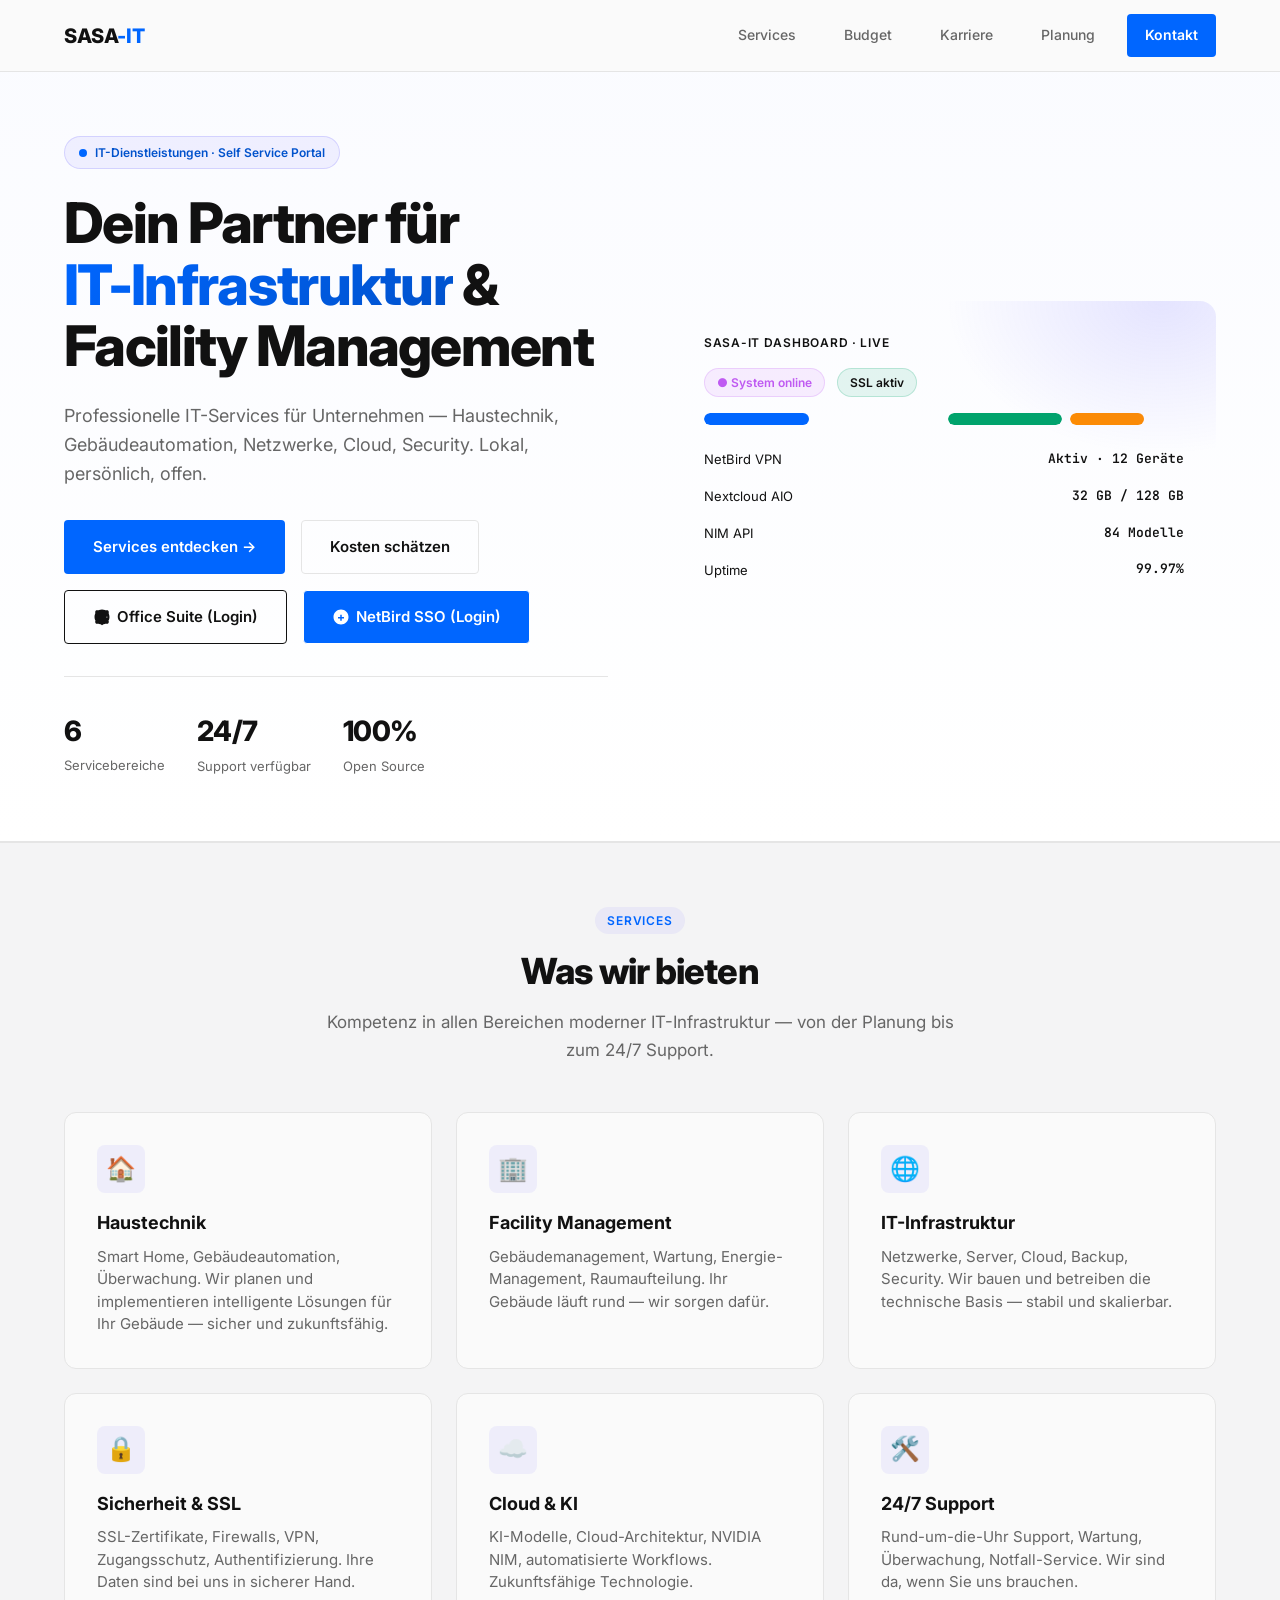
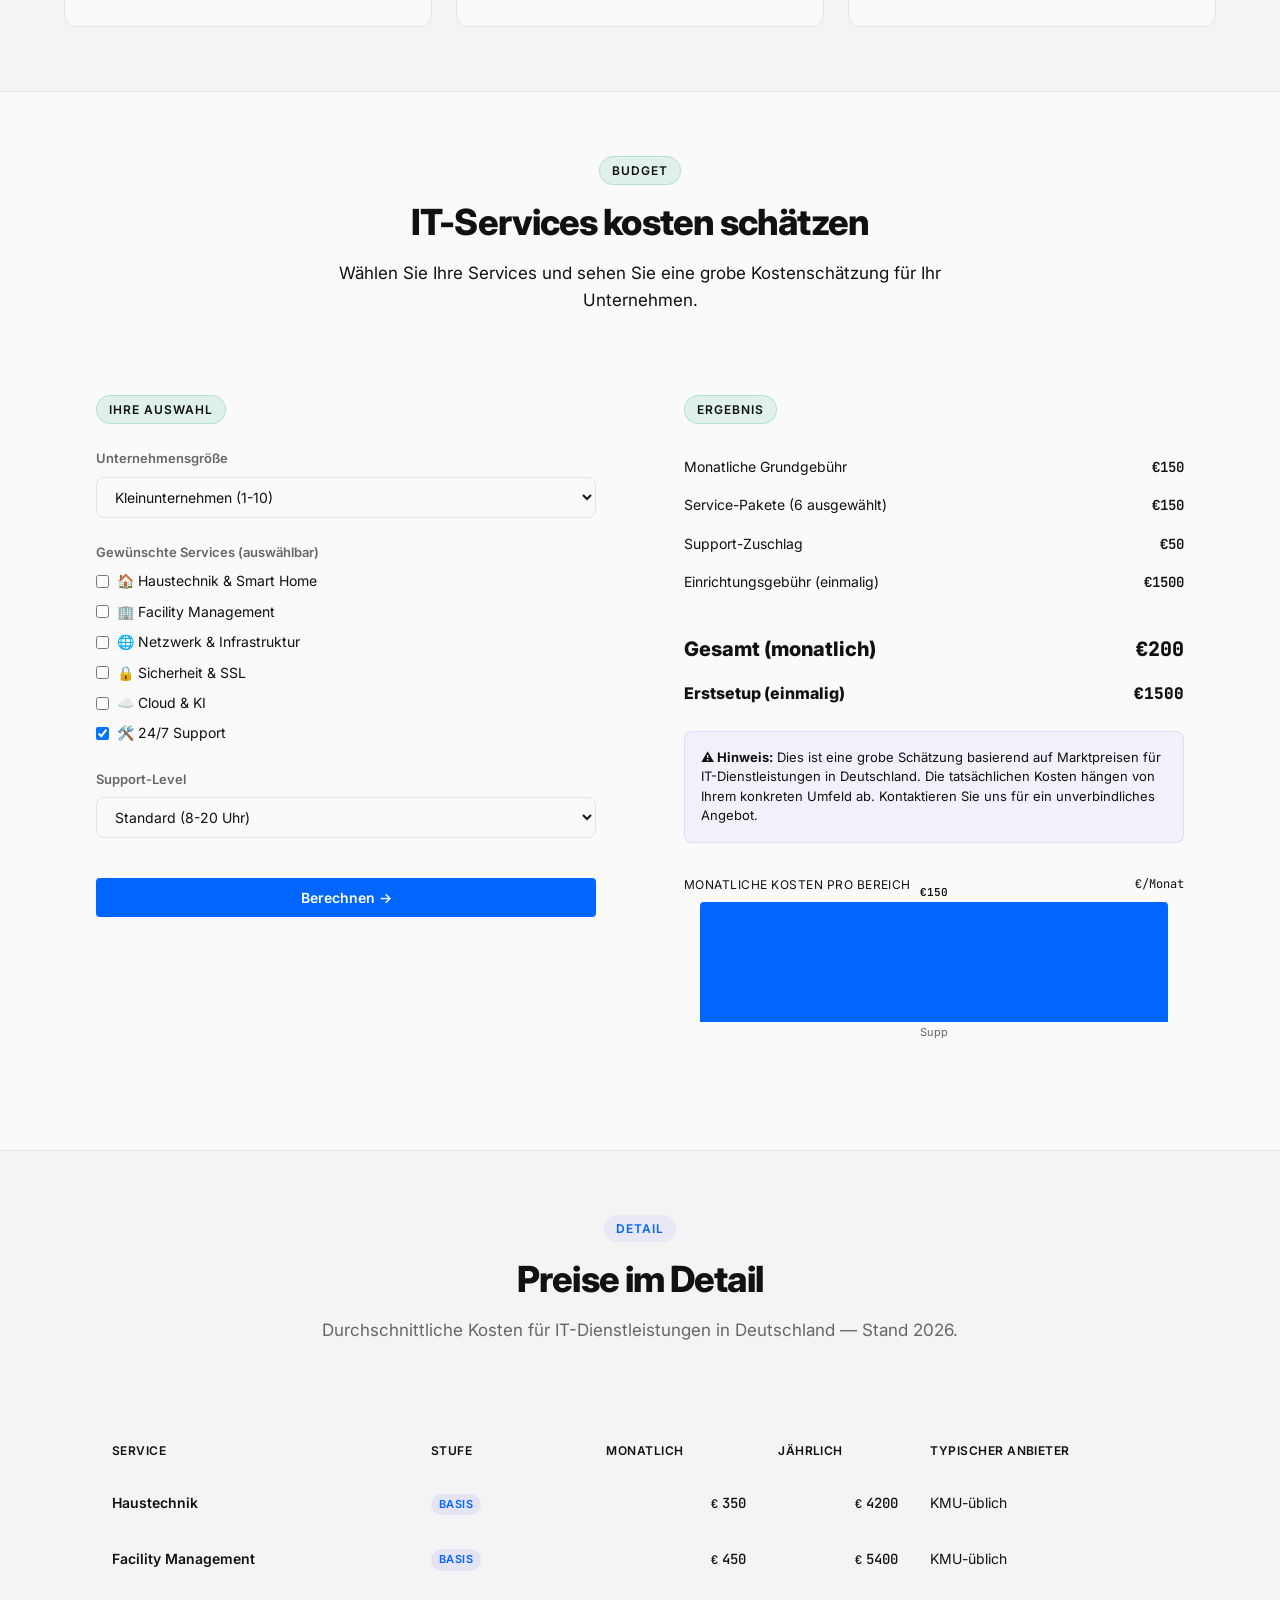
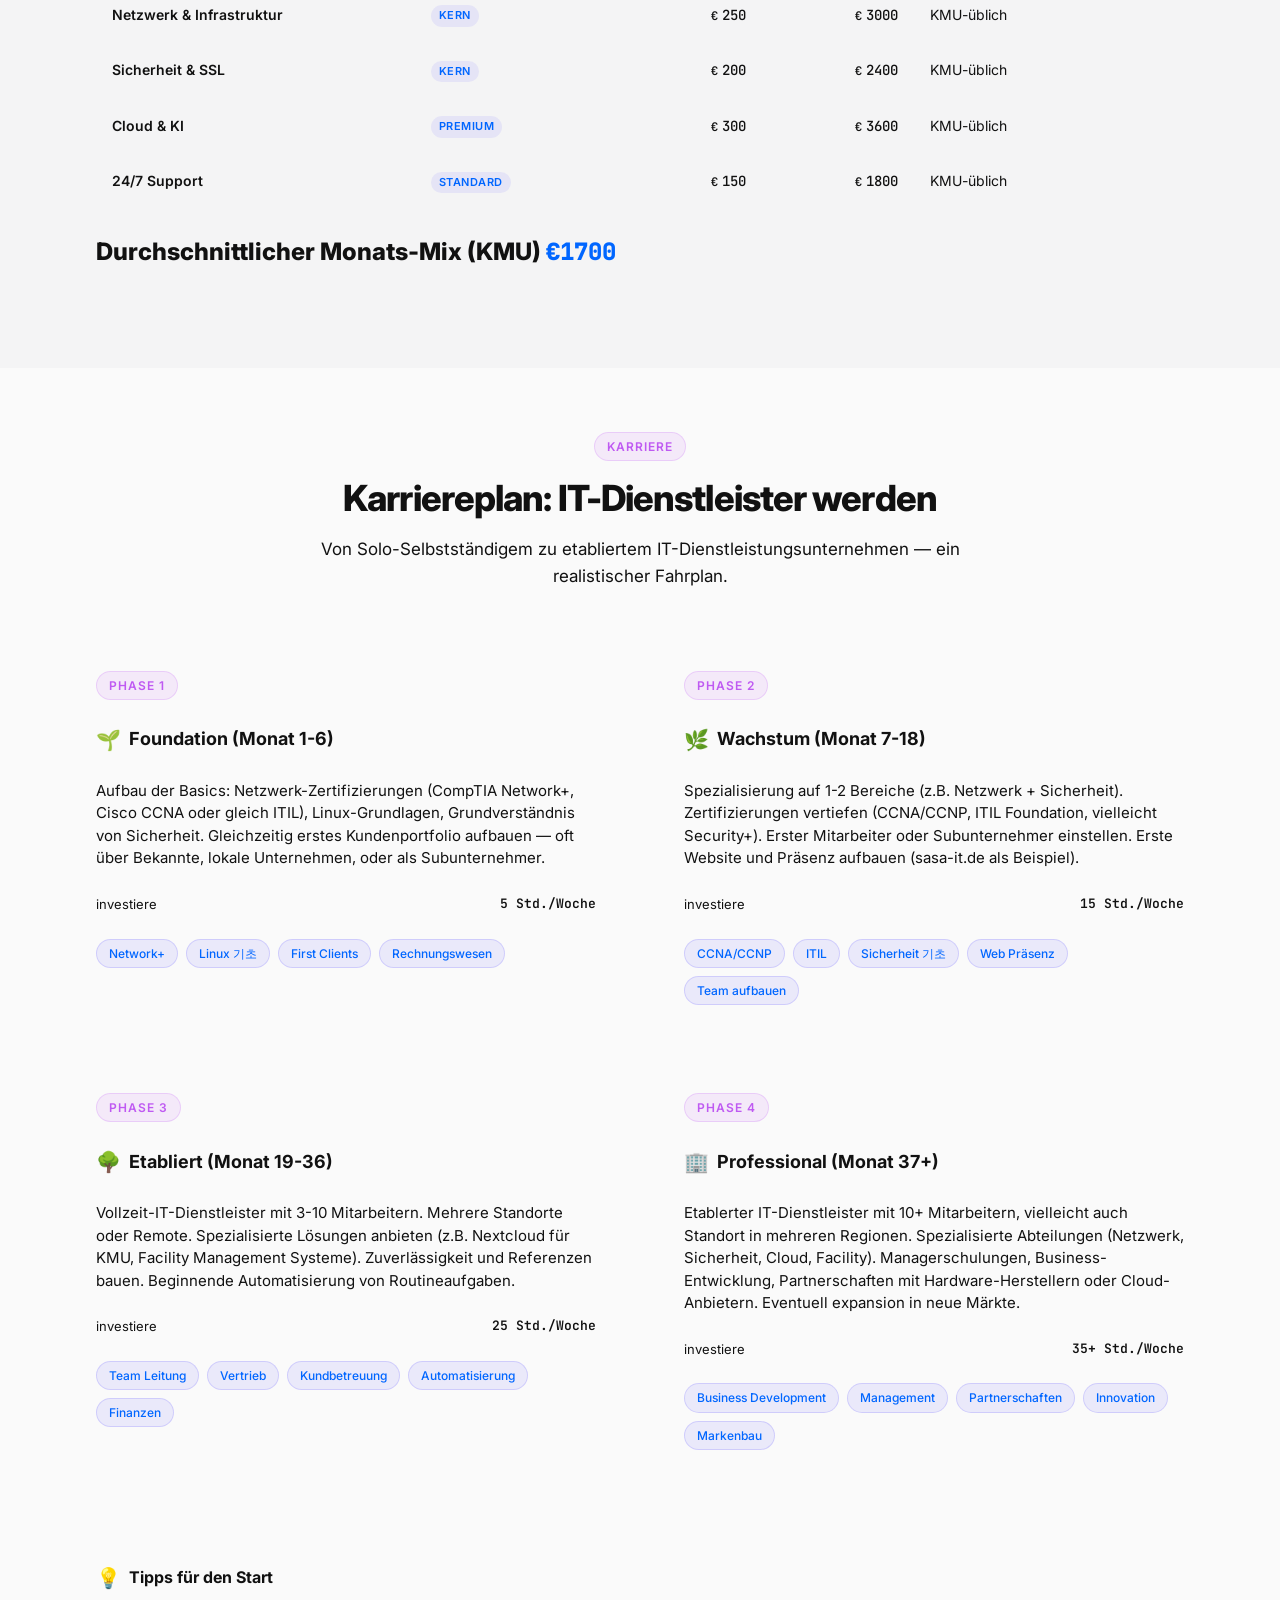
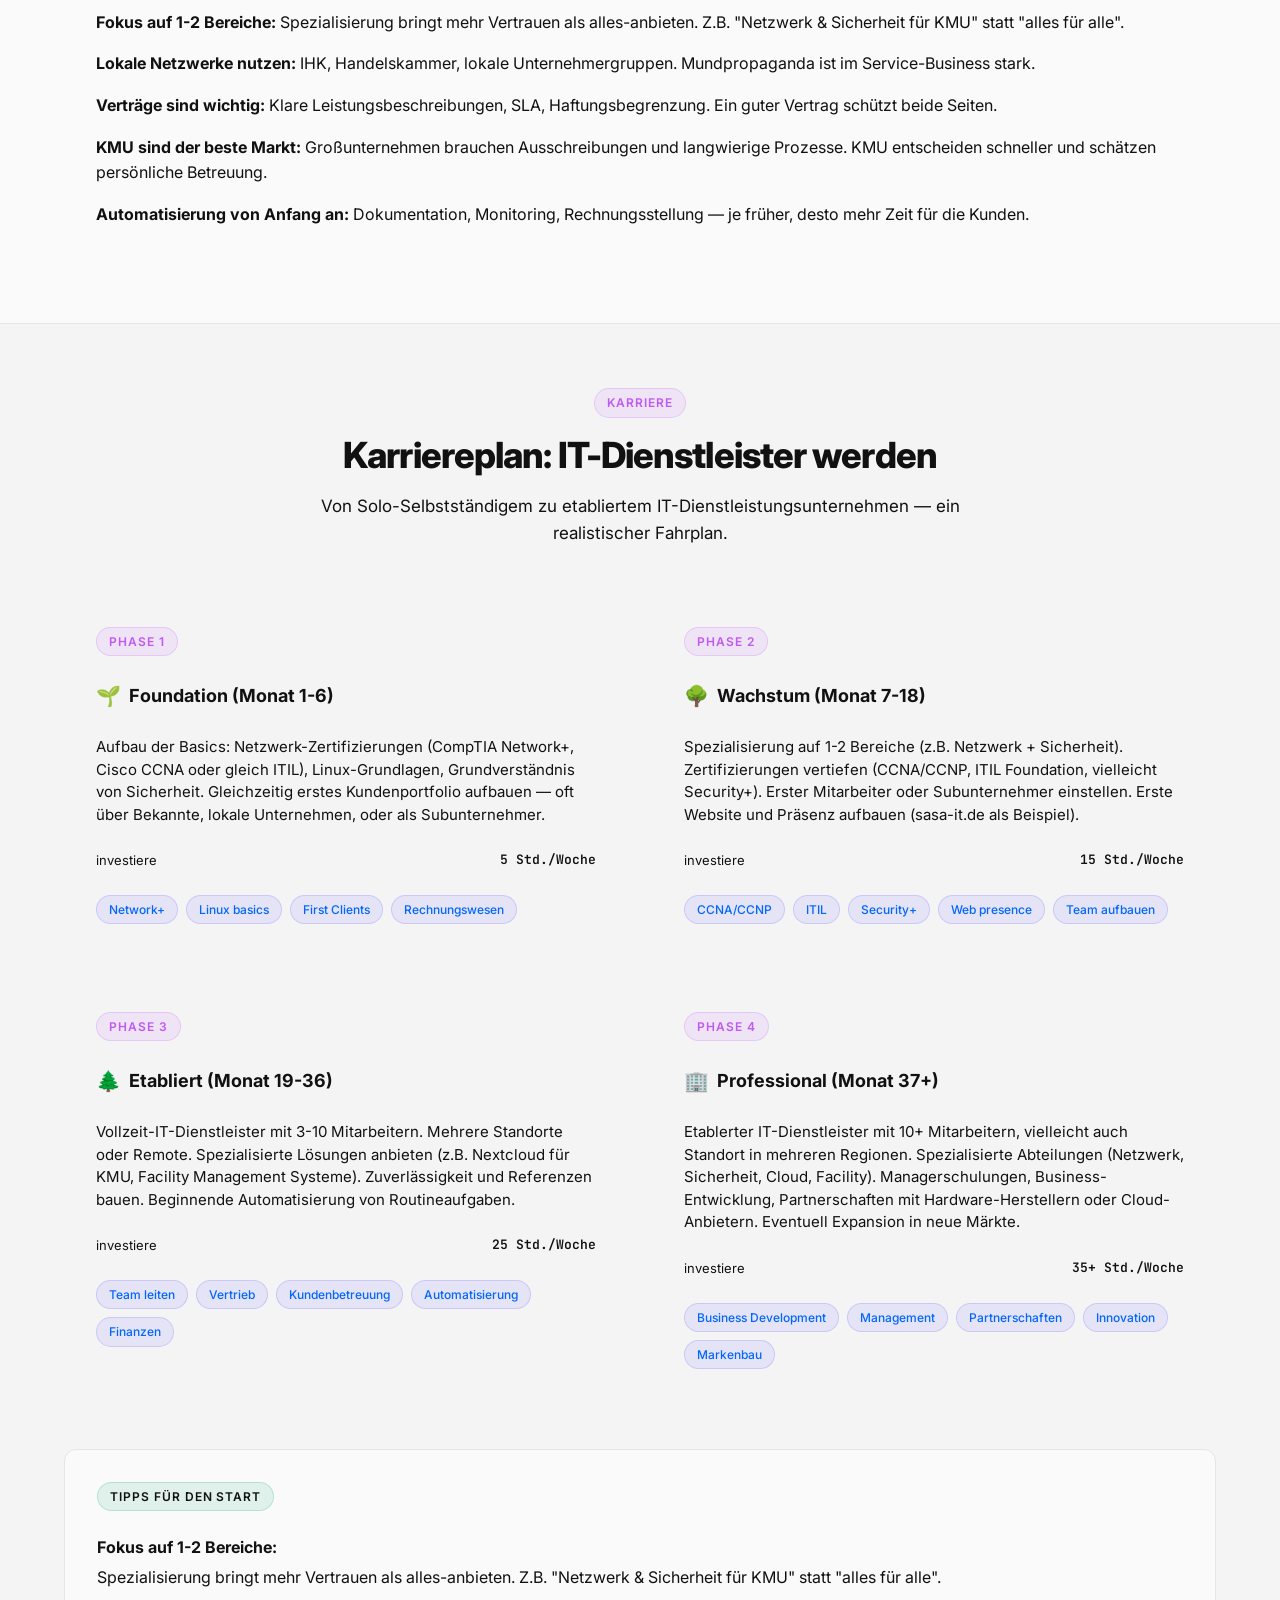
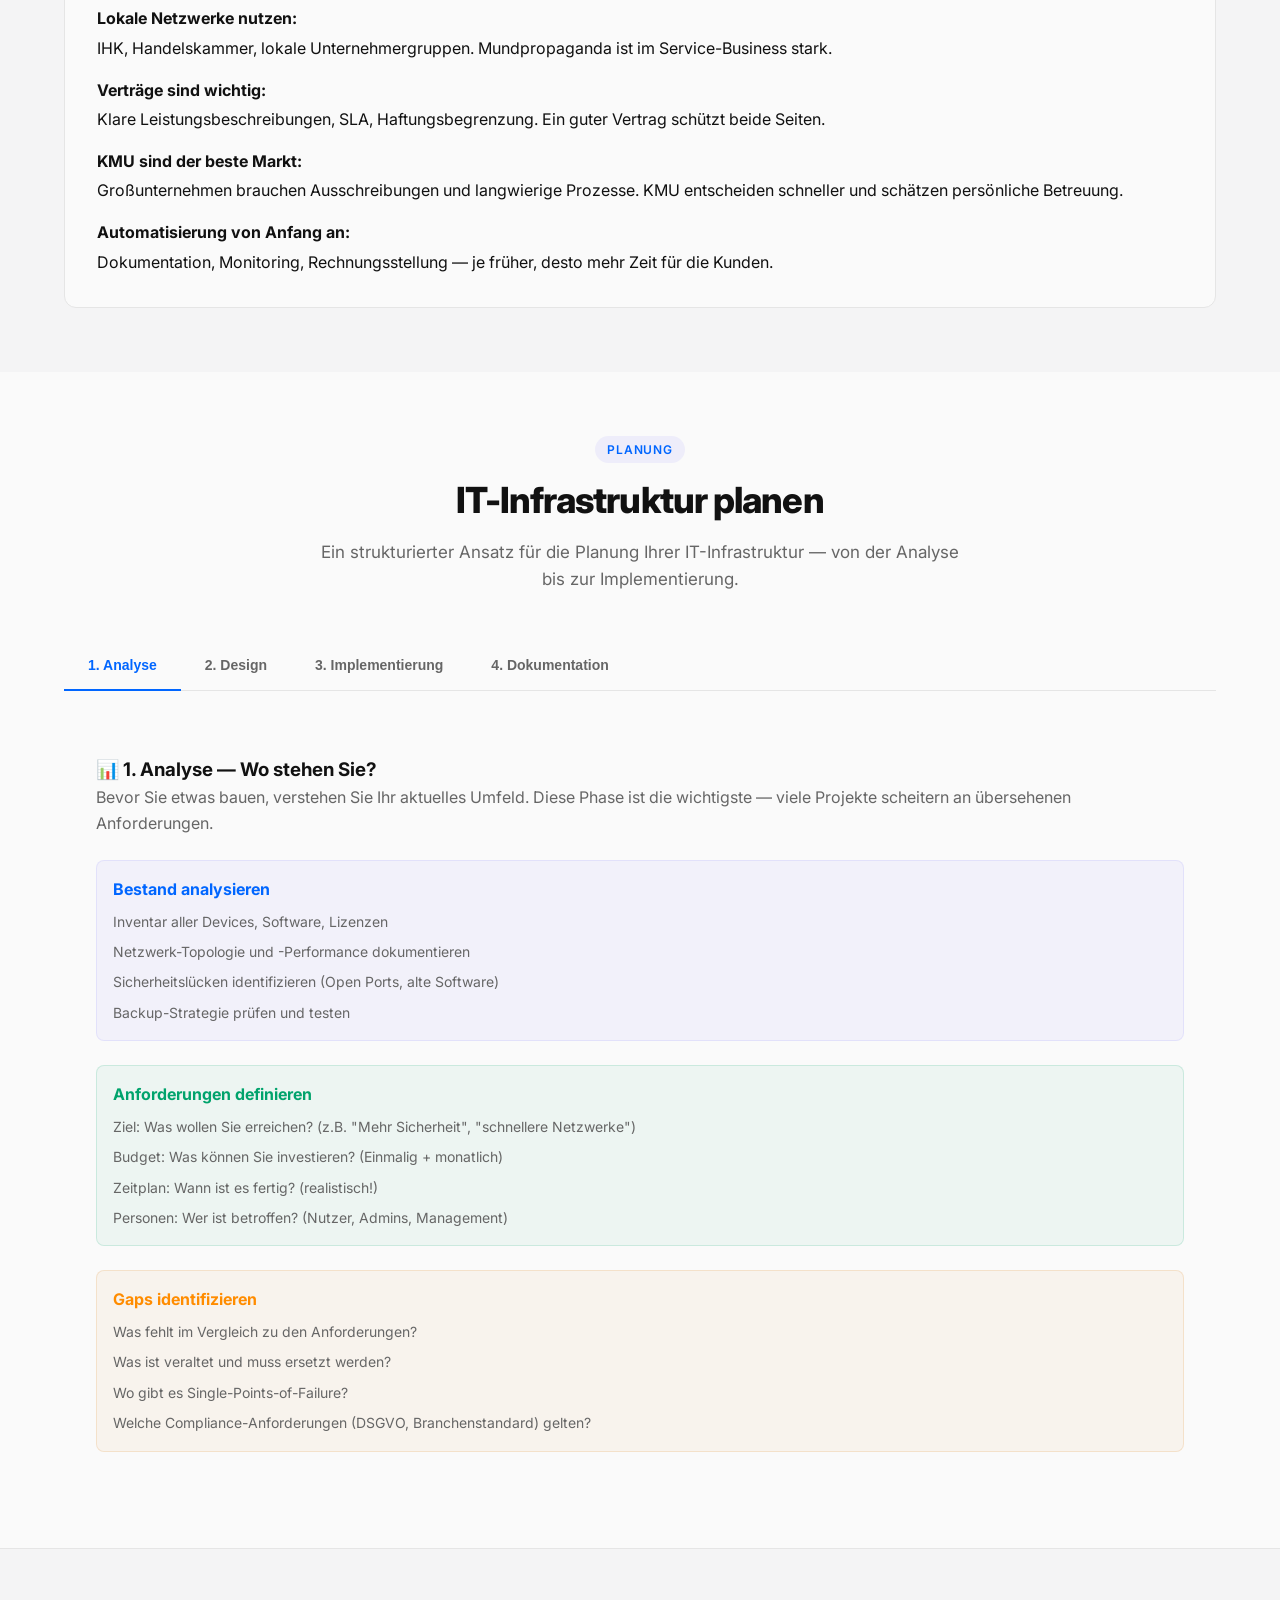
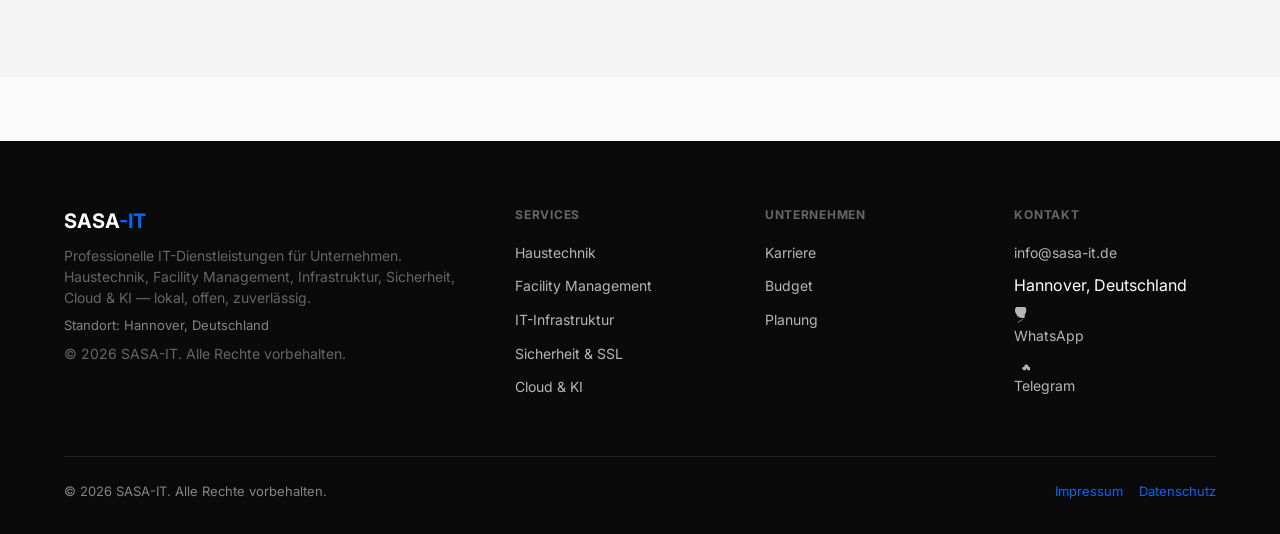
==== landing-page/index.html @ 112cd2dc "refactor: unify design tokens across all HTML pages, add wiki docs - Extract :root tokens into landi" ====
<!DOCTYPE html>
<html lang="de">
<head>
  <meta charset="UTF-8">
  <meta name="viewport" content="width=device-width, initial-scale=1.0">
  <title>SASA-IT — IT-Dienstleistungen, Budget & Karriere</title>
  <link rel="preconnect" href="https://fonts.googleapis.com">
  <link rel="preconnect" href="https://fonts.gstatic.com" crossorigin>
  <link href="https://fonts.googleapis.com/css2?family=Inter:wght@400;500;600;700;800&family=JetBrains+Mono:wght@400;500&display=swap" rel="stylesheet">
  <link rel="stylesheet" href="tokens.css">
  <style>

    /* === Reset === */
    *, *::before, *::after { box-sizing: border-box; margin: 0; padding: 0; }
    html { scroll-behavior: smooth; }
    body {
      font-family: var(--font-sans);
      font-size: 16px;
      line-height: 1.6;
      color: var(--color-text);
      background: var(--color-surface);
      -webkit-font-smoothing: antialiased;
      -moz-osx-font-smoothing: grayscale;
    }
    a { color: var(--color-accent); text-decoration: none; }
    a:hover { text-decoration: underline; }
    img, svg { max-width: 100%; display: block; }

    /* === Layout Utilities === */
    .container {
      max-width: var(--max-width);
      margin: 0 auto;
      padding: 0 var(--space-lg);
    }
    .flex { display: flex; }
    .flex-center { display: flex; align-items: center; justify-content: center; }
    .flex-between { display: flex; align-items: center; justify-content: space-between; }
    .gap-sm { gap: var(--space-sm); }
    .gap-md { gap: var(--space-md); }
    .gap-lg { gap: var(--space-lg); }
    .grid { display: grid; }
    .grid-2 { grid-template-columns: repeat(2, 1fr); }
    .grid-3 { grid-template-columns: repeat(3, 1fr); }
    .grid-4 { grid-template-columns: repeat(4, 1fr); }
    @media (max-width: 900px) {
      .grid-2, .grid-3, .grid-4 { grid-template-columns: 1fr; }
    }
    @media (max-width: 768px) {
      .nav-links { display: none; }
    }
    @media (max-width: 600px) {
      .footer-grid { grid-template-columns: 1fr; }
      .footer-bottom { flex-direction: column; gap: var(--space-sm); text-align: center; }
    }
    .nav {
      position: fixed;
      top: 0;
      left: 0;
      right: 0;
      height: var(--nav-height);
      background: var(--color-surface);
      border-bottom: 1px solid var(--color-border);
      z-index: 1000;
    }
    .nav-inner {
      max-width: var(--max-width);
      margin: 0 auto;
      padding: 0 var(--space-lg);
      height: 100%;
      display: flex;
      align-items: center;
      justify-content: space-between;
    }
    .nav-logo {
      font-size: 1.25rem;
      font-weight: 800;
      color: var(--color-text);
      letter-spacing: -0.02em;
    }
    .nav-logo span { color: var(--color-accent); }
    .nav-links {
      display: flex;
      align-items: center;
      gap: var(--space-md);
    }
    .nav-link {
      font-size: 0.875rem;
      font-weight: 500;
      color: var(--color-text-muted);
      padding: var(--space-sm) var(--space-md);
      border-radius: var(--radius-sm);
      transition: background 0.15s ease, color 0.15s ease;
    }
    .nav-link:hover {
      background: var(--color-surface-alt);
      color: var(--color-text);
      text-decoration: none;
    }
    .nav-cta {
      background: var(--color-accent);
      color: var(--color-text-inverse);
      font-size: 0.875rem;
      font-weight: 600;
      padding: 10px 18px;
      border-radius: var(--radius-sm);
      transition: background 0.15s ease, transform 0.15s ease;
    }
    .nav-cta:hover {
      background: var(--color-accent-dark);
      transform: translateY(-1px);
      text-decoration: none;
    }
    @media (max-width: 768px) {
      .nav-links { display: none; }
    }

    /* === Button Base === */
    .btn {
      display: inline-flex;
      align-items: center;
      justify-content: center;
      font-family: var(--font-sans);
      font-size: 0.875rem;
      font-weight: 600;
      padding: 10px 20px;
      border-radius: var(--radius-sm);
      border: 1px solid transparent;
      cursor: pointer;
      transition: all 0.15s ease;
      text-decoration: none;
    }
    .btn-primary {
      background: var(--color-accent);
      color: var(--color-text-inverse);
    }
    .btn-primary:hover {
      background: var(--color-accent-dark);
      text-decoration: none;
      transform: translateY(-1px);
    }
    .btn-secondary {
      background: transparent;
      color: var(--color-text);
      border-color: var(--color-border);
    }
    .btn-secondary:hover {
      background: var(--color-surface-alt);
      border-color: var(--color-text-muted);
      text-decoration: none;
    }
    .btn-dark {
      background: var(--color-dashboard-bg);
      color: var(--color-dashboard-text);
      border-color: var(--color-dashboard-border);
    }
    .btn-dark:hover {
      background: var(--color-dashboard-card);
      text-decoration: none;
    }
    .btn-sm { padding: 6px 14px; font-size: 0.8125rem; }
    .btn-lg { padding: 14px 28px; font-size: 0.9375rem; }

    /* === Section === */
    .section {
      padding: var(--space-3xl) 0;
    }
    .section-header {
      text-align: center;
      margin-bottom: var(--space-2xl);
    }
    .section-label {
      display: inline-block;
      font-size: 0.75rem;
      font-weight: 600;
      text-transform: uppercase;
      letter-spacing: 0.08em;
      color: var(--color-accent);
      background: rgba(99,91,255,0.08);
      padding: 4px 12px;
      border-radius: var(--radius-full);
      margin-bottom: var(--space-md);
    }
    .section-title {
      font-size: 2.25rem;
      font-weight: 800;
      letter-spacing: -0.025em;
      line-height: 1.2;
      margin-bottom: var(--space-md);
    }
    .section-desc {
      font-size: 1.0625rem;
      color: var(--color-text-muted);
      max-width: 640px;
      margin: 0 auto;
    }

    /* === Cards === */
    .card {
      background: var(--color-surface);
      border: 1px solid var(--color-border);
      border-radius: var(--radius-lg);
      padding: var(--space-xl);
      transition: transform 0.2s ease, box-shadow 0.2s ease;
    }
    .card:hover {
      transform: translateY(-4px);
      box-shadow: var(--shadow-md);
    }
    .card-dark {
      background: var(--color-dashboard-card);
      border: 1px solid var(--color-dashboard-border);
      border-radius: var(--radius-lg);
      padding: var(--space-xl);
    }

    /* === Footer === */
    .footer {
      background: var(--color-primary);
      color: var(--color-text-inverse);
      padding: var(--space-3xl) 0 var(--space-xl);
      margin-top: var(--space-3xl);
    }
    .footer-grid {
      display: grid;
      grid-template-columns: 2fr 1fr 1fr 1fr;
      gap: var(--space-2xl);
      margin-bottom: var(--space-2xl);
    }
    @media (max-width: 768px) {
      .footer-grid { grid-template-columns: 1fr; }
    }
    .footer-brand h3 {
      font-size: 1.25rem;
      font-weight: 700;
      margin-bottom: var(--space-sm);
    }
    .footer-brand h3 span { color: var(--color-accent); }
    .footer-desc {
      font-size: 0.875rem;
      color: var(--color-text-muted);
      line-height: 1.5;
    }
    .footer-col h4 {
      font-size: 0.75rem;
      font-weight: 700;
      text-transform: uppercase;
      letter-spacing: 0.06em;
      color: var(--color-text-muted);
      margin-bottom: var(--space-md);
    }
    .footer-col ul { list-style: none; }
    .footer-col li { margin-bottom: var(--space-sm); }
    .footer-col a {
      font-size: 0.875rem;
      color: rgba(255,255,255,0.7);
      transition: color 0.15s ease;
    }
    .footer-col a:hover { color: #fff; text-decoration: none; }
    .footer-bottom {
      border-top: 1px solid rgba(255,255,255,0.1);
      padding-top: var(--space-lg);
      display: flex;
      justify-content: space-between;
      align-items: center;
      font-size: 0.8125rem;
      color: rgba(255,255,255,0.5);
    }
    @media (max-width: 600px) {
      .footer-bottom { flex-direction: column; gap: var(--space-sm); text-align: center; }
      .footer-grid { grid-template-columns: 1fr; }
      .nav { height: 64px; }
      .nav-inner { padding: 0 var(--space-md); }
      .hero-title { font-size: 2.5rem; }
      .hero-desc { font-size: 1rem; }
      .hero-actions { flex-direction: column; }
      .btn-lg { width: 100%; text-align: center; justify-content: center; }
      .section-title { font-size: 1.75rem; }
      .budget-card { min-width: 100%; }
      .form-row { grid-template-columns: 1fr; }
    }
    @media (max-width: 480px) {
      .hero-title { font-size: 2rem; }
      .section-title { font-size: 1.5rem; }
      .feature-card { padding: var(--space-lg); }
      .budget-card { padding: var(--space-lg); }
      .career-card { padding: var(--space-lg); }
      .nav-logo { font-size: 1.125rem; }
      .nav-inner { padding: 0 var(--space-sm); }
    }

    /* === Hero === */
    .hero {
      padding: calc(var(--nav-height) + var(--space-3xl)) 0 var(--space-3xl);
      background: linear-gradient(180deg, #fafbff 0%, #ffffff 100%);
      border-bottom: 1px solid var(--color-border);
    }
    .hero-grid {
      display: grid;
      grid-template-columns: 1fr 1fr;
      gap: var(--space-3xl);
      align-items: center;
    }
    @media (max-width: 900px) {
      .hero-grid { grid-template-columns: 1fr; }
      .hero-content { max-width: 100%; }
    }
    @media (max-width: 600px) {
      .hero { padding: calc(64px + var(--space-2xl)) 0 var(--space-2xl); }
      .hero-title { font-size: 2rem; }
      .hero-desc { font-size: 1rem; }
      .hero-actions { flex-direction: column; }
      .btn-lg { width: 100%; }
      .hero-stats { gap: var(--space-md); }
      .hero-stat-value { font-size: 1.5rem; }
    }
    .hero-content { max-width: 560px; }
    .hero-badge {
      display: inline-flex;
      align-items: center;
      gap: var(--space-sm);
      font-size: 0.75rem;
      font-weight: 600;
      color: var(--color-accent-dark);
      background: rgba(99,91,255,0.08);
      border: 1px solid rgba(99,91,255,0.2);
      padding: 6px 14px;
      border-radius: var(--radius-full);
      margin-bottom: var(--space-lg);
    }
    .hero-badge .dot {
      width: 8px;
      height: 8px;
      background: var(--color-accent);
      border-radius: var(--radius-full);
    }
    .hero-title {
      font-size: 3.5rem;
      font-weight: 800;
      letter-spacing: -0.03em;
      line-height: 1.1;
      margin-bottom: var(--space-lg);
    }
    .hero-title .highlight {
      color: var(--color-accent);
      background: linear-gradient(135deg, var(--color-accent) 0%, var(--color-accent-dark) 100%);
      -webkit-background-clip: text;
      -webkit-text-fill-color: transparent;
      background-clip: text;
    }
    .hero-desc {
      font-size: 1.125rem;
      color: var(--color-text-muted);
      line-height: 1.6;
      margin-bottom: var(--space-xl);
    }
    .hero-actions {
      display: flex;
      gap: var(--space-md);
      flex-wrap: wrap;
    }
    .hero-stats {
      display: flex;
      gap: var(--space-xl);
      margin-top: var(--space-xl);
      padding-top: var(--space-xl);
      border-top: 1px solid var(--color-border);
    }
    .hero-stat-value {
      font-size: 1.75rem;
      font-weight: 800;
      letter-spacing: -0.02em;
      color: var(--color-text);
    }
    .hero-stat-label {
      font-size: 0.8125rem;
      color: var(--color-text-muted);
      margin-top: 2px;
    }

    .hero-visual {
      background: var(--color-dashboard-bg);
      border-radius: var(--radius-xl);
      padding: var(--space-xl);
      border: 1px solid var(--color-dashboard-border);
      position: relative;
      overflow: hidden;
    }
    .hero-visual::before {
      content: '';
      position: absolute;
      top: -50%;
      right: -30%;
      width: 80%;
      height: 100%;
      background: radial-gradient(ellipse, rgba(99,91,255,0.15) 0%, transparent 70%);
      pointer-events: none;
    }
    .visual-title {
      font-size: 0.75rem;
      font-weight: 600;
      text-transform: uppercase;
      letter-spacing: 0.06em;
      color: var(--color-dashboard-muted);
      margin-bottom: var(--space-md);
    }
    .visual-bar {
      display: flex;
      gap: var(--space-sm);
      margin-bottom: var(--space-md);
    }
    .visual-bar-item {
      flex: 1;
      height: 12px;
      background: var(--color-dashboard-border);
      border-radius: var(--radius-full);
      overflow: hidden;
    }
    .visual-bar-item .fill {
      height: 100%;
      border-radius: var(--radius-full);
      background: var(--color-accent);
    }
    .visual-row {
      display: flex;
      justify-content: space-between;
      align-items: center;
      padding: var(--space-sm) 0;
      border-bottom: 1px solid var(--color-dashboard-border);
    }
    .visual-row:last-child { border-bottom: none; }
    .visual-row-label {
      font-size: 0.8125rem;
      color: var(--color-dashboard-muted);
    }
    .visual-row-value {
      font-size: 0.8125rem;
      font-weight: 600;
      color: var(--color-dashboard-text);
      font-family: var(--font-mono);
    }
    .visual-row-value.green { color: var(--color-dashboard-accent); }
    .visual-pill {
      display: inline-flex;
      align-items: center;
      gap: var(--space-xs);
      font-size: 0.75rem;
      font-weight: 600;
      padding: 4px 12px;
      border-radius: var(--radius-full);
      background: rgba(0,163,108,0.1);
      color: var(--color-dashboard-accent);
      border: 1px solid rgba(0,163,108,0.2);
    }
    .visual-pill.live { background: rgba(191,90,242,0.1); color: #bf5af2; border-color: rgba(191,90,242,0.2); }

    /* === Feature Grid === */
    .features {
      background: var(--color-surface-alt);
      border-top: 1px solid var(--color-border);
      border-bottom: 1px solid var(--color-border);
    }
    .feature-card {
      background: var(--color-surface);
      border: 1px solid var(--color-border);
      border-radius: var(--radius-lg);
      padding: var(--space-xl);
      transition: transform 0.2s ease, box-shadow 0.2s ease;
    }
    .feature-card:hover {
      transform: translateY(-2px);
      box-shadow: var(--shadow-md);
    }
    .feature-icon {
      width: 48px;
      height: 48px;
      background: rgba(99,91,255,0.08);
      border-radius: var(--radius-md);
      display: flex;
      align-items: center;
      justify-content: center;
      margin-bottom: var(--space-md);
      font-size: 1.5rem;
    }
    .feature-title {
      font-size: 1.125rem;
      font-weight: 700;
      margin-bottom: var(--space-sm);
    }
    .feature-desc {
      font-size: 0.9375rem;
      color: var(--color-text-muted);
      line-height: 1.5;
    }

    /* === Budget Table === */
    .budget-section {
      background: var(--color-dashboard-bg);
      color: var(--color-dashboard-text);
    }
    .budget-section .section-title { color: var(--color-dashboard-text); }
    .budget-section .section-desc { color: var(--color-dashboard-muted); }
    .budget-section .section-label {
      background: rgba(0,163,108,0.1);
      color: var(--color-dashboard-accent);
      border: 1px solid rgba(0,163,108,0.2);
    }
    .budget-card {
      background: var(--color-dashboard-card);
      border: 1px solid var(--color-dashboard-border);
      border-radius: var(--radius-lg);
      padding: var(--space-xl);
    }
    .budget-table {
      width: 100%;
      border-collapse: collapse;
      font-size: 0.875rem;
    }
    .budget-table th {
      text-align: left;
      padding: var(--space-md) var(--space-md);
      font-size: 0.75rem;
      font-weight: 600;
      text-transform: uppercase;
      letter-spacing: 0.04em;
      color: var(--color-dashboard-muted);
      border-bottom: 1px solid var(--color-dashboard-border);
    }
    .budget-table td {
      padding: var(--space-md) var(--space-md);
      border-bottom: 1px solid var(--color-dashboard-border);
      vertical-align: middle;
    }
    .budget-table tr:last-child td { border-bottom: none; }
    .budget-table .name {
      font-weight: 600;
      color: var(--color-dashboard-text);
    }
    .budget-table .value {
      font-family: var(--font-mono);
      font-weight: 500;
      text-align: right;
      color: var(--color-dashboard-accent);
    }
    .budget-table .value .currency {
      font-size: 0.75rem;
      color: var(--color-dashboard-muted);
      margin-right: 4px;
    }
    .budget-tag {
      display: inline-block;
      font-size: 0.6875rem;
      font-weight: 600;
      text-transform: uppercase;
      letter-spacing: 0.04em;
      padding: 2px 8px;
      border-radius: var(--radius-full);
      background: rgba(99,91,255,0.1);
      color: var(--color-accent);
    }
    .budget-tag.green {
      background: rgba(0,163,108,0.1);
      color: var(--color-dashboard-accent);
    }
    .budget-tag.amber {
      background: rgba(217,119,6,0.1);
      color: var(--color-warning);
    }
    .budget-total {
      font-size: 1.5rem;
      font-weight: 800;
      color: var(--color-dashboard-text);
      margin-top: var(--space-lg);
    }
    .budget-total .currency {
      font-size: 1rem;
      color: var(--color-dashboard-muted);
      margin-right: 8px;
      font-weight: 500;
    }
    .budget-note {
      margin-top: var(--space-lg);
      padding: var(--space-md);
      background: rgba(99,91,255,0.05);
      border: 1px solid rgba(99,91,255,0.15);
      border-radius: var(--radius-md);
      font-size: 0.8125rem;
      color: var(--color-dashboard-muted);
      line-height: 1.5;
    }
    .budget-note strong { color: var(--color-dashboard-text); }

    /* === Career === */
    .career-card {
      background: var(--color-dashboard-card);
      border: 1px solid var(--color-dashboard-border);
      border-radius: var(--radius-lg);
      padding: var(--space-xl);
      display: flex;
      flex-direction: column;
      gap: var(--space-lg);
    }
    .career-card h3 {
      font-size: 1.125rem;
      font-weight: 700;
      color: var(--color-dashboard-text);
      display: flex;
      align-items: center;
      gap: var(--space-sm);
    }
    .career-card h3 .emoji { font-size: 1.25rem; }
    .career-card p {
      font-size: 0.9375rem;
      color: var(--color-dashboard-muted);
      line-height: 1.5;
    }
    .career-level {
      display: flex;
      align-items: center;
      gap: var(--space-md);
    }
    .career-level-bar {
      flex: 1;
      height: 8px;
      background: var(--color-dashboard-border);
      border-radius: var(--radius-full);
      overflow: hidden;
    }
    .career-level-bar .fill {
      height: 100%;
      border-radius: var(--radius-full);
      background: var(--color-dashboard-accent);
    }
    .career-level-label {
      font-size: 0.8125rem;
      font-weight: 600;
      font-family: var(--font-mono);
      color: var(--color-dashboard-accent);
      min-width: 48px;
      text-align: right;
    }
    .career-skills {
      display: flex;
      flex-wrap: wrap;
      gap: var(--space-sm);
    }
    .career-skill {
      font-size: 0.75rem;
      font-weight: 500;
      padding: 4px 12px;
      background: rgba(99,91,255,0.1);
      color: var(--color-accent);
      border-radius: var(--radius-full);
      border: 1px solid rgba(99,91,255,0.2);
    }

    /* === Tab Navigation === */
    .tabs {
      display: flex;
      gap: 0;
      border-bottom: 1px solid var(--color-border);
      margin-bottom: var(--space-xl);
    }
    .tab {
      padding: var(--space-md) var(--space-lg);
      font-size: 0.875rem;
      font-weight: 600;
      color: var(--color-text-muted);
      border: none;
      background: none;
      cursor: pointer;
      border-bottom: 2px solid transparent;
      transition: color 0.15s ease, border-color 0.15s ease;
      margin-bottom: -1px;
    }
    .tab:hover { color: var(--color-text); }
    .tab.active {
      color: var(--color-accent);
      border-bottom-color: var(--color-accent);
    }

    /* === Toggle === */
    .toggle-group {
      display: flex;
      gap: var(--space-md);
      margin-bottom: var(--space-lg);
    }
    .toggle-btn {
      padding: var(--space-sm) var(--space-lg);
      font-size: 0.8125rem;
      font-weight: 600;
      border: 1px solid var(--color-border);
      background: var(--color-surface);
      border-radius: var(--radius-full);
      cursor: pointer;
      transition: all 0.15s ease;
      color: var(--color-text-muted);
    }
    .toggle-btn:hover { border-color: var(--color-text-muted); color: var(--color-text); }
    .toggle-btn.active {
      background: var(--color-accent);
      color: var(--color-text-inverse);
      border-color: var(--color-accent);
    }

    /* === Form === */
    .form-group {
      margin-bottom: var(--space-lg);
    }
    .form-label {
      display: block;
      font-size: 0.8125rem;
      font-weight: 600;
      color: var(--color-text-muted);
      margin-bottom: var(--space-sm);
    }
    .form-input {
      width: 100%;
      padding: 10px 14px;
      font-family: var(--font-sans);
      font-size: 0.875rem;
      border: 1px solid var(--color-border);
      border-radius: var(--radius-md);
      background: var(--color-surface);
      color: var(--color-text);
      transition: border-color 0.15s ease, box-shadow 0.15s ease;
    }
    .form-input:focus {
      outline: none;
      border-color: var(--color-accent);
      box-shadow: 0 0 0 3px rgba(99,91,255,0.1);
    }
    .form-row {
      display: grid;
      grid-template-columns: 1fr 1fr;
      gap: var(--space-md);
    }
    @media (max-width: 600px) {
      .form-row { grid-template-columns: 1fr; }
    }
    @media (max-width: 480px) {
      .form-input { padding: 8px 12px; font-size: 0.8125rem; }
      .form-label { font-size: 0.75rem; }
    }

    /* === Result Panel === */
    .result-panel {
      background: var(--color-dashboard-card);
      border: 1px solid var(--color-dashboard-border);
      border-radius: var(--radius-lg);
      padding: var(--space-xl);
      margin-top: var(--space-lg);
    }
    .result-row {
      display: flex;
      justify-content: space-between;
      align-items: center;
      padding: var(--space-sm) 0;
      border-bottom: 1px solid var(--color-dashboard-border);
      font-size: 0.875rem;
    }
    .result-row:last-child { border-bottom: none; }
    .result-row-label { color: var(--color-dashboard-muted); }
    .result-row-value {
      font-family: var(--font-mono);
      font-weight: 600;
      color: var(--color-dashboard-text);
    }
    .result-row-value.positive { color: var(--color-dashboard-accent); }
    .result-total {
      font-size: 1.25rem;
      font-weight: 800;
      margin-top: var(--space-md);
      padding-top: var(--space-md);
      border-top: 1px solid var(--color-dashboard-border);
      display: flex;
      justify-content: space-between;
      align-items: center;
    }
    .result-total .value {
      font-family: var(--font-mono);
      color: var(--color-dashboard-accent);
    }

    /* === Charts (CSS only) === */
    .chart-container {
      margin: var(--space-xl) 0;
    }
    .chart-bars {
      display: flex;
      align-items: flex-end;
      gap: var(--space-sm);
      height: 120px;
      padding: 0 var(--space-md);
    }
    .chart-bar {
      flex: 1;
      background: var(--color-accent);
      border-radius: var(--radius-sm) var(--radius-sm) 0 0;
      transition: height 0.3s ease;
      min-height: 4px;
      position: relative;
    }
    .chart-bar:hover { opacity: 0.8; }
    .chart-bar-label {
      position: absolute;
      bottom: -20px;
      left: 50%;
      transform: translateX(-50%);
      font-size: 0.6875rem;
      color: var(--color-text-muted);
      white-space: nowrap;
    }
    .chart-bar-value {
      position: absolute;
      top: -18px;
      left: 50%;
      transform: translateX(-50%);
      font-size: 0.6875rem;
      font-weight: 600;
      font-family: var(--font-mono);
      color: var(--color-text);
    }
    .chart-donut {
      width: 120px;
      height: 120px;
      border-radius: var(--radius-full);
      background: conic-gradient(
        var(--color-accent) 0deg 180deg,
        var(--color-dashboard-border) 180deg 360deg
      );
      position: relative;
      margin: 0 auto;
    }
    .chart-donut-hole {
      width: 80px;
      height: 80px;
      border-radius: var(--radius-full);
      background: var(--color-dashboard-card);
      position: absolute;
      top: 50%;
      left: 50%;
      transform: translate(-50%, -50%);
      display: flex;
      align-items: center;
      justify-content: center;
      font-size: 1.25rem;
      font-weight: 800;
      color: var(--color-dashboard-text);
      font-family: var(--font-mono);
    }

    /* === Animations === */
    @keyframes fadeInUp {
      from { opacity: 0; transform: translateY(20px); }
      to { opacity: 1; transform: translateY(0); }
    }
    .animate-in {
      animation: fadeInUp 0.4s ease forwards;
    }
    .delay-1 { animation-delay: 0.1s; }
    .delay-2 { animation-delay: 0.2s; }
    .delay-3 { animation-delay: 0.3s; }

    /* === Scrollbar === */
    ::-webkit-scrollbar { width: 8px; }
    ::-webkit-scrollbar-track { background: var(--color-surface-alt); }
    ::-webkit-scrollbar-thumb { background: var(--color-border); border-radius: 4px; }
    ::-webkit-scrollbar-thumb:hover { background: var(--color-text-muted); }
  </style>
</head>
<body>

<!-- Navigation -->
<nav class="nav">
  <div class="nav-inner">
    <a href="#hero" class="nav-logo">SASA<span>-IT</span></a>
    <div class="nav-links">
      <a href="#services" class="nav-link">Services</a>
      <a href="#budget" class="nav-link">Budget</a>
      <a href="#career" class="nav-link">Karriere</a>
      <a href="#planning" class="nav-link">Planung</a>
      <a href="#contact" class="nav-cta">Kontakt</a>
    </div>
  </div>
</nav>

<!-- Hero -->
<section class="hero" id="hero">
  <div class="container">
    <div class="hero-grid">
      <div class="hero-content">
        <div class="hero-badge animate-in">
          <span class="dot"></span>
          IT-Dienstleistungen · Self Service Portal
        </div>
        <h1 class="hero-title animate-in delay-1">
          Dein Partner für<br>
          <span class="highlight">IT-Infrastruktur</span> &<br>
          Facility Management
        </h1>
        <p class="hero-desc animate-in delay-2">
          Professionelle IT-Services für Unternehmen — Haustechnik, Gebäudeautomation,
          Netzwerke, Cloud, Security. Lokal, persönlich, offen.
        </p>
        <div class="hero-actions animate-in delay-3">
          <a href="#services" class="btn btn-primary btn-lg">Services entdecken →</a>
          <a href="#budget" class="btn btn-secondary btn-lg">Kosten schätzen</a>
        </div>
        <div class="hero-actions animate-in delay-3" style="margin-top: var(--space-md);">
          <a href="https://office.sasa-it.de" class="btn btn-dark btn-lg" target="_blank" rel="noopener">
            <svg width="18" height="18" viewBox="0 0 24 24" fill="currentColor" style="vertical-align: middle; margin-right: 6px;"><path d="M19 3H5c-1.1 0-2 .9-2 2v14c0 1.1.9 2 2 2h4l3 2 3-2h4c1.1 0 2-.9 2-2V5c0-1.1-.9-2-2-2zm-7 3c1.93 0 3.5 1.57 3.5 3.5S13.93 13 12 13s-3.5-1.57-3.5-3.5S10.07 6 12 6zm-2.5 6.5c.828 0 1.5-.672 1.5-1.5S10.328 7 9.5 7 8 7.672 8 8.5s.672 1.5 1.5 1.5zm10.5-1.5c0 .828-.672 1.5-1.5 1.5s-1.5-.672-1.5-1.5.672-1.5 1.5-1.5 1.5.672 1.5 1.5zM9.5 14.5c.828 0 1.5-.672 1.5-1.5S10.328 11 9.5 11 8 11.672 8 12.5s.672 1.5 1.5 1.5zm10.5-1.5c0 .828-.672 1.5-1.5 1.5s-1.5-.672-1.5-1.5.672-1.5 1.5-1.5 1.5.672 1.5 1.5zM12 2C6.48 2 2 6.48 2 12s4.48 10 10 10 10-4.48 10-10S17.52 2 12 2z"/></svg>
            Office Suite (Login)
          </a>
          <a href="https://sso.sasa-it.de" class="btn btn-dark btn-lg" target="_blank" rel="noopener" style="background: var(--color-accent); color: white;">
            <svg width="18" height="18" viewBox="0 0 24 24" fill="currentColor" style="vertical-align: middle; margin-right: 6px;"><path d="M12 2C6.48 2 2 6.48 2 12s4.48 10 10 10 10-4.48 10-10S17.52 2 12 2zm-1 15v-3h-3v-2h3v-3h2v3h3v2h-3v3z"/></svg>
            NetBird SSO (Login)
          </a>
        </div>
        <div class="hero-stats animate-in delay-3">
          <div>
            <div class="hero-stat-value">6</div>
            <div class="hero-stat-label">Servicebereiche</div>
          </div>
          <div>
            <div class="hero-stat-value">24/7</div>
            <div class="hero-stat-label">Support verfügbar</div>
          </div>
          <div>
            <div class="hero-stat-value">100%</div>
            <div class="hero-stat-label">Open Source</div>
          </div>
        </div>
        <!-- INCLUDE:wetter-widget.html -->
      </div>
      <div class="hero-visual animate-in delay-2">
        <div class="visual-title">SASA-IT Dashboard · Live</div>
        <div style="margin-bottom: var(--space-md);">
          <div class="visual-pill live">● System online</div>
          <div class="visual-pill" style="margin-left: var(--space-sm);">SSL aktiv</div>
        </div>
        <div class="visual-bar">
          <div class="visual-bar-item"><div class="fill" style="width: 92%;"></div></div>
          <div class="visual-bar-item"><div class="fill" style="width: 78%; background: var(--color-dashboard-accent);"></div></div>
          <div class="visual-bar-item"><div class="fill" style="width: 100%; background: var(--color-success);"></div></div>
          <div class="visual-bar-item"><div class="fill" style="width: 65%; background: var(--color-warning);"></div></div>
        </div>
        <div class="visual-row">
          <span class="visual-row-label">NetBird VPN</span>
          <span class="visual-row-value green">Aktiv · 12 Geräte</span>
        </div>
        <div class="visual-row">
          <span class="visual-row-label">Nextcloud AIO</span>
          <span class="visual-row-value">32 GB / 128 GB</span>
        </div>
        <div class="visual-row">
          <span class="visual-row-label">NIM API</span>
          <span class="visual-row-value green">84 Modelle</span>
        </div>
        <div class="visual-row" style="border-bottom: none; padding-bottom: 0;">
          <span class="visual-row-label">Uptime</span>
          <span class="visual-row-value green">99.97%</span>
        </div>
      </div>
    </div>
  </div>
</section>

<!-- Services -->
<section class="section features" id="services">
  <div class="container">
    <div class="section-header">
      <div class="section-label">Services</div>
      <h2 class="section-title">Was wir bieten</h2>
      <p class="section-desc">
        Kompetenz in allen Bereichen moderner IT-Infrastruktur — von der Planung bis zum 24/7 Support.
      </p>
    </div>
    <div class="grid grid-3" style="gap: var(--space-lg);">
      <div class="feature-card">
        <div class="feature-icon">🏠</div>
        <h3 class="feature-title">Haustechnik</h3>
        <p class="feature-desc">
          Smart Home, Gebäudeautomation, Überwachung. Wir planen und implementieren intelligente
          Lösungen für Ihr Gebäude — sicher und zukunftsfähig.
        </p>
      </div>
      <div class="feature-card">
        <div class="feature-icon">🏢</div>
        <h3 class="feature-title">Facility Management</h3>
        <p class="feature-desc">
          Gebäudemanagement, Wartung, Energie-Management, Raumaufteilung. Ihr Gebäude läuft rund — wir sorgen dafür.
        </p>
      </div>
      <div class="feature-card">
        <div class="feature-icon">🌐</div>
        <h3 class="feature-title">IT-Infrastruktur</h3>
        <p class="feature-desc">
          Netzwerke, Server, Cloud, Backup, Security. Wir bauen und betreiben die technische Basis — stabil und skalierbar.
        </p>
      </div>
      <div class="feature-card">
        <div class="feature-icon">🔒</div>
        <h3 class="feature-title">Sicherheit & SSL</h3>
        <p class="feature-desc">
          SSL-Zertifikate, Firewalls, VPN, Zugangsschutz, Authentifizierung. Ihre Daten sind bei uns in sicherer Hand.
        </p>
      </div>
      <div class="feature-card">
        <div class="feature-icon">☁️</div>
        <h3 class="feature-title">Cloud & KI</h3>
        <p class="feature-desc">
          KI-Modelle, Cloud-Architektur, NVIDIA NIM, automatisierte Workflows. Zukunftsfähige Technologie.
        </p>
      </div>
      <div class="feature-card">
        <div class="feature-icon">🛠️</div>
        <h3 class="feature-title">24/7 Support</h3>
        <p class="feature-desc">
          Rund-um-die-Uhr Support, Wartung, Überwachung, Notfall-Service. Wir sind da, wenn Sie uns brauchen.
        </p>
      </div>
    </div>
  </div>
</section>

<!-- Budget Calculator -->
<section class="section budget-section" id="budget">
  <div class="container">
    <div class="section-header">
      <div class="section-label" style="background: rgba(0,163,108,0.1); color: var(--color-dashboard-accent); border: 1px solid rgba(0,163,108,0.2);">Budget</div>
      <h2 class="section-title">IT-Services kosten schätzen</h2>
      <p class="section-desc">
        Wählen Sie Ihre Services und sehen Sie eine grobe Kostenschätzung für Ihr Unternehmen.
      </p>
    </div>

    <div style="display: flex; gap: var(--space-lg); flex-wrap: wrap;">
      <div class="budget-card" style="flex: 1; min-width: 300px;">
        <div class="section-label" style="margin-bottom: var(--space-lg);">Ihre Auswahl</div>

        <div class="form-group">
          <label class="form-label">Unternehmensgröße</label>
          <select id="company-size" class="form-input" onchange="calculateBudget()">
            <option value="solo">Einzelperson / Solo</option>
            <option value="small" selected>Kleinunternehmen (1-10)</option>
            <option value="medium">Mittelunternehmen (11-50)</option>
            <option value="large">Unternehmen (51-200)</option>
            <option value="enterprise">Großunternehmen (200+)</option>
          </select>
        </div>

        <div class="form-group">
          <label class="form-label">Gewünschte Services (auswählbar)</label>
          <div style="display: flex; flex-direction: column; gap: var(--space-sm);">
            <label style="display: flex; align-items: center; gap: var(--space-sm); cursor: pointer; font-size: 0.875rem;">
              <input type="checkbox" class="service-check" data-service="haustechnik" onchange="calculateBudget()">
              <span>🏠 Haustechnik & Smart Home</span>
            </label>
            <label style="display: flex; align-items: center; gap: var(--space-sm); cursor: pointer; font-size: 0.875rem;">
              <input type="checkbox" class="service-check" data-service="facility" onchange="calculateBudget()">
              <span>🏢 Facility Management</span>
            </label>
            <label style="display: flex; align-items: center; gap: var(--space-sm); cursor: pointer; font-size: 0.875rem;">
              <input type="checkbox" class="service-check" data-service="netzwerk" onchange="calculateBudget()">
              <span>🌐 Netzwerk & Infrastruktur</span>
            </label>
            <label style="display: flex; align-items: center; gap: var(--space-sm); cursor: pointer; font-size: 0.875rem;">
              <input type="checkbox" class="service-check" data-service="security" onchange="calculateBudget()">
              <span>🔒 Sicherheit & SSL</span>
            </label>
            <label style="display: flex; align-items: center; gap: var(--space-sm); cursor: pointer; font-size: 0.875rem;">
              <input type="checkbox" class="service-check" data-service="cloud" onchange="calculateBudget()">
              <span>☁️ Cloud & KI</span>
            </label>
            <label style="display: flex; align-items: center; gap: var(--space-sm); cursor: pointer; font-size: 0.875rem;">
              <input type="checkbox" class="service-check" data-service="support" checked onchange="calculateBudget()">
              <span>🛠️ 24/7 Support</span>
            </label>
          </div>
        </div>

        <div class="form-group">
          <label class="form-label">Support-Level</label>
          <select id="support-level" class="form-input" onchange="calculateBudget()">
            <option value="basic">Basic (Business Hours)</option>
            <option value="standard" selected>Standard (8-20 Uhr)</option>
            <option value="premium">Premium (24/7)</option>
          </select>
        </div>

        <button class="btn btn-primary" onclick="calculateBudget()" style="width: 100%; margin-top: var(--space-md);">
          Berechnen →
        </button>
      </div>

      <div class="budget-card" style="flex: 1; min-width: 300px;">
        <div class="section-label" style="margin-bottom: var(--space-lg);">Ergebnis</div>

        <div id="budget-results">
          <div class="result-row">
            <span class="result-row-label">Monatliche Grundgebühr</span>
            <span class="result-row-value" id="monthly-base">—</span>
          </div>
          <div class="result-row">
            <span class="result-row-label">Service-Pakete (6 ausgewählt)</span>
            <span class="result-row-value" id="services-cost">—</span>
          </div>
          <div class="result-row">
            <span class="result-row-label">Support-Zuschlag</span>
            <span class="result-row-value" id="support-cost">—</span>
          </div>
          <div class="result-row">
            <span class="result-row-label">Einrichtungsgebühr (einmalig)</span>
            <span class="result-row-value" id="setup-cost">—</span>
          </div>
          <div class="result-total">
            <span>Gesamt (monatlich)</span>
            <span class="value" id="total-monthly">—</span>
          </div>
          <div class="result-total" style="margin-top: var(--space-md); border-top: none; padding-top: 0; font-size: 1rem;">
            <span>Erstsetup (einmalig)</span>
            <span class="value" id="total-setup" style="font-size: 1rem;">—</span>
          </div>
        </div>

        <div class="budget-note" style="margin-top: var(--space-lg);">
          <strong>⚠ Hinweis:</strong> Dies ist eine grobe Schätzung basierend auf Marktpreisen für IT-Dienstleistungen in Deutschland.
          Die tatsächlichen Kosten hängen von Ihrem konkreten Umfeld ab. Kontaktieren Sie uns für ein unverbindliches Angebot.
        </div>

        <div style="margin-top: var(--space-lg);">
          <!-- CSS Bar Chart -->
          <div class="chart-container">
            <div style="display: flex; justify-content: space-between; margin-bottom: var(--space-sm);">
              <span style="font-size: 0.75rem; color: var(--color-dashboard-muted); text-transform: uppercase; letter-spacing: 0.04em;">Monatliche Kosten pro Bereich</span>
              <span style="font-size: 0.75rem; color: var(--color-dashboard-muted); font-family: var(--font-mono);">€/Monat</span>
            </div>
            <div class="chart-bars" id="budget-chart">
              <!-- dynamically filled -->
            </div>
          </div>
        </div>
      </div>
    </div>
  </div>
</section>

<!-- Budget Detail Table -->
<section class="section" id="budget-detail" style="background: var(--color-surface-alt); border-top: 1px solid var(--color-border);">
  <div class="container">
    <div class="section-header">
      <div class="section-label">Detail</div>
      <h2 class="section-title">Preise im Detail</h2>
      <p class="section-desc">
        Durchschnittliche Kosten für IT-Dienstleistungen in Deutschland — Stand 2026.
      </p>
    </div>

    <div class="budget-card">
      <table class="budget-table">
        <thead>
          <tr>
            <th>Service</th>
            <th>Stufe</th>
            <th>Monatlich</th>
            <th>Jährlich</th>
            <th>Typischer Anbieter</th>
          </tr>
        </thead>
        <tbody id="budget-table-body">
          <!-- filled by JS -->
        </tbody>
      </table>

      <div class="budget-total">
        <span>Durchschnittlicher Monats-Mix (KMU)</span>
        <span style="font-family: var(--font-mono); color: var(--color-accent);" id="avg-monthly">—</span>
      </div>
    </div>
  </div>
</section>

<!-- Career / Karriereplan -->
<section class="section budget-section" id="career">
  <div class="container">
    <div class="section-header">
      <div class="section-label" style="background: rgba(191,90,242,0.1); color: #bf5af2; border: 1px solid rgba(191,90,242,0.2);">Karriere</div>
      <h2 class="section-title">Karriereplan: IT-Dienstleister werden</h2>
      <p class="section-desc">
        Von Solo-Selbstständigem zu etabliertem IT-Dienstleistungsunternehmen — ein realistischer Fahrplan.
      </p>
    </div>

    <div class="grid grid-2" style="gap: var(--space-lg);">
      <div class="career-card">
        <div class="section-label" style="background: rgba(191,90,242,0.1); color: #bf5af2; border: 1px solid rgba(191,90,242,0.2); margin-bottom: 0; align-self: flex-start;">Phase 1</div>
        <h3><span class="emoji">🌱</span> Foundation (Monat 1-6)</h3>
        <p>
          Aufbau der Basics: Netzwerk-Zertifizierungen (CompTIA Network+, Cisco CCNA oder gleich ITIL),
          Linux-Grundlagen, Grundverständnis von Sicherheit. Gleichzeitig erstes Kundenportfolio aufbauen —
          oft über Bekannte, lokale Unternehmen, oder als Subunternehmer.
        </p>
        <div class="career-level">
          <span style="font-size: 0.8125rem; color: var(--color-dashboard-muted);">investiere</span>
          <div class="career-level-bar"><div class="fill" style="width: 25%;"></div></div>
          <span class="career-level-label">5 Std./Woche</span>
        </div>
        <div class="career-skills">
          <span class="career-skill">Network+</span>
          <span class="career-skill">Linux 기초</span>
          <span class="career-skill">First Clients</span>
          <span class="career-skill">Rechnungswesen</span>
        </div>
      </div>

      <div class="career-card">
        <div class="section-label" style="background: rgba(191,90,242,0.1); color: #bf5af2; border: 1px solid rgba(191,90,242,0.2); margin-bottom: 0; align-self: flex-start;">Phase 2</div>
        <h3><span class="emoji">🌿</span> Wachstum (Monat 7-18)</h3>
        <p>
          Spezialisierung auf 1-2 Bereiche (z.B. Netzwerk + Sicherheit). Zertifizierungen vertiefen
          (CCNA/CCNP, ITIL Foundation, vielleicht Security+). Erster Mitarbeiter oder Subunternehmer
          einstellen. Erste Website und Präsenz aufbauen (sasa-it.de als Beispiel).
        </p>
        <div class="career-level">
          <span style="font-size: 0.8125rem; color: var(--color-dashboard-muted);">investiere</span>
          <div class="career-level-bar"><div class="fill" style="width: 50%;"></div></div>
          <span class="career-level-label">15 Std./Woche</span>
        </div>
        <div class="career-skills">
          <span class="career-skill">CCNA/CCNP</span>
          <span class="career-skill">ITIL</span>
          <span class="career-skill">Sicherheit 기초</span>
          <span class="career-skill">Web Präsenz</span>
          <span class="career-skill">Team aufbauen</span>
        </div>
      </div>

      <div class="career-card">
        <div class="section-label" style="background: rgba(191,90,242,0.1); color: #bf5af2; border: 1px solid rgba(191,90,242,0.2); margin-bottom: 0; align-self: flex-start;">Phase 3</div>
        <h3><span class="emoji">🌳</span> Etabliert (Monat 19-36)</h3>
        <p>
          Vollzeit-IT-Dienstleister mit 3-10 Mitarbeitern. Mehrere Standorte oder Remote. Spezialisierte
          Lösungen anbieten (z.B. Nextcloud für KMU, Facility Management Systeme). Zuverlässigkeit und
          Referenzen bauen. Beginnende Automatisierung von Routineaufgaben.
        </p>
        <div class="career-level">
          <span style="font-size: 0.8125rem; color: var(--color-dashboard-muted);">investiere</span>
          <div class="career-level-bar"><div class="fill" style="width: 75%;"></div></div>
          <span class="career-level-label">25 Std./Woche</span>
        </div>
        <div class="career-skills">
          <span class="career-skill">Team Leitung</span>
          <span class="career-skill">Vertrieb</span>
          <span class="career-skill">Kundbetreuung</span>
          <span class="career-skill">Automatisierung</span>
          <span class="career-skill">Finanzen</span>
        </div>
      </div>

      <div class="career-card">
        <div class="section-label" style="background: rgba(191,90,242,0.1); color: #bf5af2; border: 1px solid rgba(191,90,242,0.2); margin-bottom: 0; align-self: flex-start;">Phase 4</div>
        <h3><span class="emoji">🏢</span> Professional (Monat 37+)</h3>
        <p>
          Etablerter IT-Dienstleister mit 10+ Mitarbeitern, vielleicht auch Standort in mehreren Regionen.
          Spezialisierte Abteilungen (Netzwerk, Sicherheit, Cloud, Facility). Managerschulungen,
          Business-Entwicklung, Partnerschaften mit Hardware-Herstellern oder Cloud-Anbietern.
          Eventuell expansion in neue Märkte.
        </p>
        <div class="career-level">
          <span style="font-size: 0.8125rem; color: var(--color-dashboard-muted);">investiere</span>
          <div class="career-level-bar"><div class="fill" style="width: 90%;"></div></div>
          <span class="career-level-label">35+ Std./Woche</span>
        </div>
        <div class="career-skills">
          <span class="career-skill">Business Development</span>
          <span class="career-skill">Management</span>
          <span class="career-skill">Partnerschaften</span>
          <span class="career-skill">Innovation</span>
          <span class="career-skill">Markenbau</span>
        </div>
      </div>
    </div>

    <div style="margin-top: var(--space-2xl);">
      <div class="budget-card" style="background: var(--color-dashboard-card); border-color: var(--color-dashboard-border);">
        <h3 style="font-size: 1rem; font-weight: 700; color: var(--color-dashboard-text); margin-bottom: var(--space-md); display: flex; align-items: center; gap: var(--space-sm);">
          <span style="font-size: 1.25rem;">💡</span> Tipps für den Start
        </h3>
        <ul style="list-style: none; display: flex; flex-direction: column; gap: var(--space-md);">
          <li>
            <strong style="color: var(--color-dashboard-text);">Fokus auf 1-2 Bereiche:</strong> Spezialisierung bringt mehr Vertrauen als alles-anbieten. Z.B. "Netzwerk & Sicherheit für KMU" statt "alles für alle".
          </li>
          <li>
            <strong style="color: var(--color-dashboard-text);">Lokale Netzwerke nutzen:</strong> IHK, Handelskammer, lokale Unternehmergruppen. Mundpropaganda ist im Service-Business stark.
          </li>
          <li>
            <strong style="color: var(--color-dashboard-text);">Verträge sind wichtig:</strong> Klare Leistungsbeschreibungen, SLA, Haftungsbegrenzung. Ein guter Vertrag schützt beide Seiten.
          </li>
          <li>
            <strong style="color: var(--color-dashboard-text);">KMU sind der beste Markt:</strong> Großunternehmen brauchen Ausschreibungen und langwierige Prozesse. KMU entscheiden schneller und schätzen persönliche Betreuung.
          </li>
          <li>
            <strong style="color: var(--color-dashboard-text);">Automatisierung von Anfang an:</strong> Dokumentation, Monitoring, Rechnungsstellung — je früher, desto mehr Zeit für die Kunden.
          </li>
        </ul>
      </div>
    </div>
  </div>
</section>

<!-- Career / Karriereplan -->
<section class="section budget-section" id="career" style="background: var(--color-surface-alt); border-top: 1px solid var(--color-border);">
  <div class="container">
    <div class="section-header">
      <div class="section-label" style="background: rgba(191,90,242,0.1); color: #bf5af2; border: 1px solid rgba(191,90,242,0.2);">Karriere</div>
      <h2 class="section-title">Karriereplan: IT-Dienstleister werden</h2>
      <p class="section-desc">
        Von Solo-Selbstständigem zu etabliertem IT-Dienstleistungsunternehmen — ein realistischer Fahrplan.
      </p>
    </div>

    <div class="grid grid-2" style="gap: var(--space-lg);">
      <div class="career-card">
        <div class="section-label" style="background: rgba(191,90,242,0.1); color: #bf5af2; border: 1px solid rgba(191,90,242,0.2); margin-bottom: 0; align-self: flex-start;">Phase 1</div>
        <h3><span class="emoji">&#x1F331;</span> Foundation (Monat 1-6)</h3>
        <p>
          Aufbau der Basics: Netzwerk-Zertifizierungen (CompTIA Network+, Cisco CCNA oder gleich ITIL),
          Linux-Grundlagen, Grundverständnis von Sicherheit. Gleichzeitig erstes Kundenportfolio aufbauen —
          oft über Bekannte, lokale Unternehmen, oder als Subunternehmer.
        </p>
        <div class="career-level">
          <span style="font-size: 0.8125rem; color: var(--color-dashboard-muted);">investiere</span>
          <div class="career-level-bar"><div class="fill" style="width: 25%;"></div></div>
          <span class="career-level-label">5 Std./Woche</span>
        </div>
        <div class="career-skills">
          <span class="career-skill">Network+</span>
          <span class="career-skill">Linux basics</span>
          <span class="career-skill">First Clients</span>
          <span class="career-skill">Rechnungswesen</span>
        </div>
      </div>

      <div class="career-card">
        <div class="section-label" style="background: rgba(191,90,242,0.1); color: #bf5af2; border: 1px solid rgba(191,90,242,0.2); margin-bottom: 0; align-self: flex-start;">Phase 2</div>
        <h3><span class="emoji">&#x1F333;</span> Wachstum (Monat 7-18)</h3>
        <p>
          Spezialisierung auf 1-2 Bereiche (z.B. Netzwerk + Sicherheit). Zertifizierungen vertiefen
          (CCNA/CCNP, ITIL Foundation, vielleicht Security+). Erster Mitarbeiter oder Subunternehmer
          einstellen. Erste Website und Präsenz aufbauen (sasa-it.de als Beispiel).
        </p>
        <div class="career-level">
          <span style="font-size: 0.8125rem; color: var(--color-dashboard-muted);">investiere</span>
          <div class="career-level-bar"><div class="fill" style="width: 50%;"></div></div>
          <span class="career-level-label">15 Std./Woche</span>
        </div>
        <div class="career-skills">
          <span class="career-skill">CCNA/CCNP</span>
          <span class="career-skill">ITIL</span>
          <span class="career-skill">Security+</span>
          <span class="career-skill">Web presence</span>
          <span class="career-skill">Team aufbauen</span>
        </div>
      </div>

      <div class="career-card">
        <div class="section-label" style="background: rgba(191,90,242,0.1); color: #bf5af2; border: 1px solid rgba(191,90,242,0.2); margin-bottom: 0; align-self: flex-start;">Phase 3</div>
        <h3><span class="emoji">&#x1F332;</span> Etabliert (Monat 19-36)</h3>
        <p>
          Vollzeit-IT-Dienstleister mit 3-10 Mitarbeitern. Mehrere Standorte oder Remote. Spezialisierte
          Lösungen anbieten (z.B. Nextcloud für KMU, Facility Management Systeme). Zuverlässigkeit und
          Referenzen bauen. Beginnende Automatisierung von Routineaufgaben.
        </p>
        <div class="career-level">
          <span style="font-size: 0.8125rem; color: var(--color-dashboard-muted);">investiere</span>
          <div class="career-level-bar"><div class="fill" style="width: 75%;"></div></div>
          <span class="career-level-label">25 Std./Woche</span>
        </div>
        <div class="career-skills">
          <span class="career-skill">Team leiten</span>
          <span class="career-skill">Vertrieb</span>
          <span class="career-skill">Kundenbetreuung</span>
          <span class="career-skill">Automatisierung</span>
          <span class="career-skill">Finanzen</span>
        </div>
      </div>

      <div class="career-card">
        <div class="section-label" style="background: rgba(191,90,242,0.1); color: #bf5af2; border: 1px solid rgba(191,90,242,0.2); margin-bottom: 0; align-self: flex-start;">Phase 4</div>
        <h3><span class="emoji">&#x1F3E2;</span> Professional (Monat 37+)</h3>
        <p>
          Etablerter IT-Dienstleister mit 10+ Mitarbeitern, vielleicht auch Standort in mehreren Regionen.
          Spezialisierte Abteilungen (Netzwerk, Sicherheit, Cloud, Facility). Managerschulungen,
          Business-Entwicklung, Partnerschaften mit Hardware-Herstellern oder Cloud-Anbietern.
          Eventuell Expansion in neue Märkte.
        </p>
        <div class="career-level">
          <span style="font-size: 0.8125rem; color: var(--color-dashboard-muted);">investiere</span>
          <div class="career-level-bar"><div class="fill" style="width: 90%;"></div></div>
          <span class="career-level-label">35+ Std./Woche</span>
        </div>
        <div class="career-skills">
          <span class="career-skill">Business Development</span>
          <span class="career-skill">Management</span>
          <span class="career-skill">Partnerschaften</span>
          <span class="career-skill">Innovation</span>
          <span class="career-skill">Markenbau</span>
        </div>
      </div>
    </div>

    <div style="margin-top: var(--space-2xl); display: flex; gap: var(--space-lg); flex-wrap: wrap;">
      <div class="card" style="flex: 1; min-width: 300px;">
        <div class="section-label" style="margin-bottom: var(--space-lg);">Tipps für den Start</div>
        <ul style="list-style: none; display: flex; flex-direction: column; gap: var(--space-md);">
          <li>
            <strong style="display: block; margin-bottom: var(--space-xs); color: var(--color-text);">Fokus auf 1-2 Bereiche:</strong> Spezialisierung bringt mehr Vertrauen als alles-anbieten. Z.B. "Netzwerk & Sicherheit für KMU" statt "alles für alle".
          </li>
          <li>
            <strong style="display: block; margin-bottom: var(--space-xs); color: var(--color-text);">Lokale Netzwerke nutzen:</strong> IHK, Handelskammer, lokale Unternehmergruppen. Mundpropaganda ist im Service-Business stark.
          </li>
          <li>
            <strong style="display: block; margin-bottom: var(--space-xs); color: var(--color-text);">Verträge sind wichtig:</strong> Klare Leistungsbeschreibungen, SLA, Haftungsbegrenzung. Ein guter Vertrag schützt beide Seiten.
          </li>
          <li>
            <strong style="display: block; margin-bottom: var(--space-xs); color: var(--color-text);">KMU sind der beste Markt:</strong> Großunternehmen brauchen Ausschreibungen und langwierige Prozesse. KMU entscheiden schneller und schätzen persönliche Betreuung.
          </li>
          <li>
            <strong style="display: block; margin-bottom: var(--space-xs); color: var(--color-text);">Automatisierung von Anfang an:</strong> Dokumentation, Monitoring, Rechnungsstellung — je früher, desto mehr Zeit für die Kunden.
          </li>
        </ul>
      </div>
    </div>
  </div>
</section>
<section class="section" id="planning">
  <div class="container">
    <div class="section-header">
      <div class="section-label">Planung</div>
      <h2 class="section-title">IT-Infrastruktur planen</h2>
      <p class="section-desc">
        Ein strukturierter Ansatz für die Planung Ihrer IT-Infrastruktur — von der Analyse bis zur Implementierung.
      </p>
    </div>

    <div class="tabs" id="plan-tabs">
      <button class="tab active" data-tab="plan-analysis">1. Analyse</button>
      <button class="tab" data-tab="plan-design">2. Design</button>
      <button class="tab" data-tab="plan-implement">3. Implementierung</button>
      <button class="tab" data-tab="plan-doc">4. Dokumentation</button>
    </div>

    <div id="plan-content">
      <!-- Tab content injected by JS -->
    </div>
  </div>
</section>

<!-- Contact (dynamisch eingebunden) -->
<section class="section" id="contact" style="background: var(--color-surface-alt); border-top: 1px solid var(--color-border);">
  <div class="container">
    <!-- INCLUDE:contact-section.html -->
  </div>
</section>

<!-- Footer -->
<footer class="footer">
  <div class="container">
    <div class="footer-grid">
      <div class="footer-brand">
        <h3>SASA<span>-IT</span></h3>
        <p class="footer-desc">
          Professionelle IT-Dienstleistungen für Unternehmen. Haustechnik, Facility Management,
          Infrastruktur, Sicherheit, Cloud & KI — lokal, offen, zuverlässig.
          <span style="display: block; margin-top: 8px; font-size: 0.8125rem; color: rgba(255,255,255,0.5);">
            Standort: Hannover, Deutschland
          </span>
        </p>
        <p class="footer-desc" style="margin-top: var(--space-sm);">
          © 2026 SASA-IT. Alle Rechte vorbehalten.
        </p>
      </div>
      <div class="footer-col">
        <h4>Services</h4>
        <ul>
          <li><a href="#services">Haustechnik</a></li>
          <li><a href="#services">Facility Management</a></li>
          <li><a href="#services">IT-Infrastruktur</a></li>
          <li><a href="#services">Sicherheit & SSL</a></li>
          <li><a href="#services">Cloud & KI</a></li>
        </ul>
      </div>
      <div class="footer-col">
        <h4>Unternehmen</h4>
        <ul>
          <li><a href="#career">Karriere</a></li>
          <li><a href="#budget">Budget</a></li>
          <li><a href="#planning">Planung</a></li>
        </ul>
      </div>
<div class="footer-col">
        <h4>Kontakt</h4>
        <ul>
          <li><a href="mailto:info@sasa-it.de">info@sasa-it.de</a></li>
          <li>Hannover, Deutschland</li>
          <li>
            <a href="https://wa.me/4915229245311" target="_blank" rel="noopener">
              <svg width="16" height="16" viewBox="0 0 24 24" fill="currentColor" style="vertical-align: middle; margin-right: 4px;"><path d="M17.428 14.936c-.296-.16-.656-.16-.952 0l-2.5 1.414A9 9 0 0 1 3.5 10.5a8.5 8.5 0 1 1 13 0c0 6.195-4.28 9.805-10.5 13a9 9 0 0 1-.572-.764z"/></svg>
              WhatsApp
            </a>
          </li>
          <li>
            <a href="tg://resolve?domain=Sasak1" target="_blank" rel="noopener">
              <svg width="16" height="16" viewBox="0 0 24 24" fill="currentColor" style="vertical-align: middle; margin-right: 4px;"><path d="M11.944 17.969c-.015-2.145 1.898-3.419 3.564-3.425 1.673-.006 2.778 1.237 2.763 2.937-.015 1.696-1.125 2.578-2.697 2.576-1.58-.002-2.754-1.088-2.764-2.764.015-1.675 1.125-2.558 2.696-2.564zm3.254-3.425c-.015-2.145 1.898-3.419 3.564-3.425 1.673-.006 2.778 1.237 2.763 2.937-.015 1.696-1.125 2.578-2.697 2.576-1.58-.002-2.754-1.088-2.764-2.764.015-1.675 1.125-2.558 2.696-2.564zm3.254 3.425c-.015-2.145 1.898-3.419 3.564-3.425 1.673-.006 2.778 1.237 2.763 2.937-.015 1.696-1.125 2.578-2.697 2.576-1.58-.002-2.754-1.088-2.764-2.764.015-1.675 1.125-2.558 2.696-2.564z"/></svg>
              Telegram
            </a>
          </li>
        </ul>
      </div>
    </div>
    <div class="footer-bottom">
      <span>© 2026 SASA-IT. Alle Rechte vorbehalten.</span>
      <span style="display: flex; gap: var(--space-md);">
        <a href="#">Impressum</a>
        <a href="#">Datenschutz</a>
      </span>
    </div>
  </div>
</footer>

<script>
  // === Budget Calculator ===
  const SERVICE_PRICES = {
    haustechnik: { basic: 150, small: 350, medium: 700, large: 1200, enterprise: 2000 },
    facility:    { basic: 200, small: 450, medium: 900, large: 1500, enterprise: 2500 },
    netzwerk:    { basic: 100, small: 250, medium: 500, large: 1000, enterprise: 1800 },
    security:    { basic: 80,  small: 200, medium: 400, large: 800,  enterprise: 1500 },
    cloud:       { basic: 120, small: 300, medium: 600, large: 1100, enterprise: 2000 },
    support:     { basic: 50,  small: 150, medium: 350, large: 700,  enterprise: 1200 }
  };

  const SUPPORT_PREMIUM = { basic: 0, standard: 50, premium: 150 };

  const COMPANY_MULTIPLIER = { solo: 0.5, small: 1, medium: 2, large: 4, enterprise: 8 };

  const SETUP_COST = { solo: 500, small: 1500, medium: 3500, large: 7000, enterprise: 15000 };

  function calculateBudget() {
    const size = document.getElementById('company-size').value;
    const supportLevel = document.getElementById('support-level').value;

    const selectedServices = [];
    document.querySelectorAll('.service-check').forEach(cb => {
      if (cb.checked) selectedServices.push(cb.dataset.service);
    });

    if (selectedServices.length === 0) {
      document.getElementById('monthly-base').textContent = '€0';
      document.getElementById('services-cost').textContent = '€0';
      document.getElementById('support-cost').textContent = '€0';
      document.getElementById('setup-cost').textContent = '€0';
      document.getElementById('total-monthly').textContent = '€0';
      document.getElementById('total-setup').textContent = '€0';
      return;
    }

    const multiplier = COMPANY_MULTIPLIER[size];
    let baseMonthly = 0;
    selectedServices.forEach(s => {
      baseMonthly += (SERVICE_PRICES[s][size] || SERVICE_PRICES[s].small) * multiplier;
    });
    baseMonthly = Math.round(baseMonthly);

    const supportCost = SUPPORT_PREMIUM[supportLevel] * multiplier;
    const servicesCost = baseMonthly;
    const setup = Math.round(SETUP_COST[size] * multiplier);

    const totalMonthly = baseMonthly + supportCost;

    document.getElementById('monthly-base').textContent = `€${baseMonthly}`;
    document.getElementById('services-cost').textContent = `€${servicesCost}`;
    document.getElementById('support-cost').textContent = `€${supportCost}`;
    document.getElementById('setup-cost').textContent = `€${setup}`;
    document.getElementById('total-monthly').textContent = `€${totalMonthly}`;
    document.getElementById('total-setup').textContent = `€${setup}`;

    // Update chart
    updateChart(selectedServices, baseMonthly);
    updateTable(size);
  }

  function updateChart(selectedServices, baseMonthly) {
    const chart = document.getElementById('budget-chart');
    chart.innerHTML = '';
    if (selectedServices.length === 0) return;

    const maxVal = Math.max(...selectedServices.map(s => (SERVICE_PRICES[s].small || 100)));
    selectedServices.forEach(s => {
      const val = (SERVICE_PRICES[s].small || 100);
      const pct = Math.max(4, (val / maxVal) * 100);
      const bar = document.createElement('div');
      bar.className = 'chart-bar';
      bar.style.height = pct + '%';
      bar.innerHTML = `
        <div class="chart-bar-value">€${val}</div>
        <div class="chart-bar-label">${s.replace('haustechnik','HT').replace('facility','FM').replace('netzwerk','NW').replace('security','Sec').replace('cloud','Cloud').replace('support','Supp')}</div>
      `;
      chart.appendChild(bar);
    });
  }

  function updateTable(size) {
    const body = document.getElementById('budget-table-body');
    body.innerHTML = '';
    const entries = [
      { name: 'Haustechnik', key: 'haustechnik', tag: 'Basis' },
      { name: 'Facility Management', key: 'facility', tag: 'Basis' },
      { name: 'Netzwerk & Infrastruktur', key: 'netzwerk', tag: 'Kern' },
      { name: 'Sicherheit & SSL', key: 'security', tag: 'Kern' },
      { name: 'Cloud & KI', key: 'cloud', tag: 'Premium' },
      { name: '24/7 Support', key: 'support', tag: 'Standard' }
    ];
    entries.forEach(e => {
      const monthly = SERVICE_PRICES[e.key][size] || SERVICE_PRICES[e.key].small;
      const annual = monthly * 12;
      const tr = document.createElement('tr');
      tr.innerHTML = `
        <td class="name">${e.name}</td>
        <td><span class="budget-tag">${e.tag}</span></td>
        <td class="value"><span class="currency">€</span>${monthly}</td>
        <td class="value"><span class="currency">€</span>${annual}</td>
        <td>KMU-üblich</td>
      `;
      body.appendChild(tr);
    });
    document.getElementById('avg-monthly').textContent = `€${Object.values(SERVICE_PRICES).reduce((a, v) => a + v[size], 0)}`;
  }

  // Initial calculation
  document.addEventListener('DOMContentLoaded', () => {
    calculateBudget();
  });
  // === Wetter Widget für Hannover ===
  async function loadWetter() {
    try {
      // Hannover Koordinaten (52.3759° N, 9.7226° E) - ohne Straße!
      const url = "https://api.open-meteo.com/v1/forecast?latitude=52.3759&longitude=9.7226&current_weather=true&temperature_unit=celsius";
      const res = await fetch(url);
      const data = await res.json();
      if (data.current_weather) {
        const temp = data.current_weather.temperature;
        const code = data.current_weather.weathercode;
        const desc = weatherCodeToText(code);
        document.getElementById('wetter-temp').textContent = temp.toFixed(1);
        document.getElementById('wetter-desc').textContent = desc;
        document.getElementById('wetter-widget').style.display = 'flex';
      }
    } catch (e) {
      console.warn('Wetter laden fehlgeschlagen:', e);
    }
  }

  function weatherCodeToText(code) {
    const map = {
      0: 'Klarer Himmel', 1: 'Überwiegend klara Luft', 2: 'Teilweise bewölkt',
      3: 'Overcast', 45: 'Nebel', 48: 'Haarige Nebel', 51: 'Leichte Sprühregen',
      53: 'Moderater Sprühregen', 55: 'Dichter Sprühregen', 61: 'Leichte Dusch',
      63: 'Moderate Dusch', 65: 'Starke Dusch', 71: 'Leichter Schneefall',
      73: 'Moderater Schneefall', 75: 'Starker Schneefall', 80: 'Leichte Schauer',
      81: 'Moderate Schauer', 82: 'Starker Schauer', 85: 'Schneeschauer',
      86: 'Starke Schneeschauer', 95: 'Gewitter', 96: 'Gewitter mit Hagel',
      99: 'Starkes Gewitter mit Hagel'
    };
    return map[code] || 'Wetterbedingt';
  }

  document.addEventListener('DOMContentLoaded', () => {
    setTimeout(loadWetter, 2000);
  });


  // === Tab switching for Planning ===
  const PLAN_CONTENT = {
    'plan-analysis': `
      <div class="budget-card">
        <h3>📊 1. Analyse — Wo stehen Sie?</h3>
        <p style="color: var(--color-text-muted); margin-bottom: var(--space-lg);">
          Bevor Sie etwas bauen, verstehen Sie Ihr aktuelles Umfeld. Diese Phase ist die wichtigste —
          viele Projekte scheitern an übersehenen Anforderungen.
        </p>
        <div style="display: flex; flex-direction: column; gap: var(--space-lg);">
          <div style="padding: var(--space-md); background: rgba(99,91,255,0.05); border-radius: var(--radius-md); border: 1px solid rgba(99,91,255,0.1);">
            <strong style="display: block; margin-bottom: var(--space-sm); color: var(--color-accent);">Bestand analysieren</strong>
            <ul style="list-style: none; display: flex; flex-direction: column; gap: var(--space-sm); font-size: 0.875rem; color: var(--color-text-muted);">
              <li>Inventar aller Devices, Software, Lizenzen</li>
              <li>Netzwerk-Topologie und -Performance dokumentieren</li>
              <li>Sicherheitslücken identifizieren (Open Ports, alte Software)</li>
              <li>Backup-Strategie prüfen und testen</li>
            </ul>
          </div>
          <div style="padding: var(--space-md); background: rgba(0,163,108,0.05); border-radius: var(--radius-md); border: 1px solid rgba(0,163,108,0.15);">
            <strong style="display: block; margin-bottom: var(--space-sm); color: var(--color-success);">Anforderungen definieren</strong>
            <ul style="list-style: none; display: flex; flex-direction: column; gap: var(--space-sm); font-size: 0.875rem; color: var(--color-text-muted);">
              <li>Ziel: Was wollen Sie erreichen? (z.B. "Mehr Sicherheit", "schnellere Netzwerke")</li>
              <li>Budget: Was können Sie investieren? (Einmalig + monatlich)</li>
              <li>Zeitplan: Wann ist es fertig? (realistisch!)</li>
              <li>Personen: Wer ist betroffen? (Nutzer, Admins, Management)</li>
            </ul>
          </div>
          <div style="padding: var(--space-md); background: rgba(217,119,6,0.05); border-radius: var(--radius-md); border: 1px solid rgba(217,119,6,0.15);">
            <strong style="display: block; margin-bottom: var(--space-sm); color: var(--color-warning);">Gaps identifizieren</strong>
            <ul style="list-style: none; display: flex; flex-direction: column; gap: var(--space-sm); font-size: 0.875rem; color: var(--color-text-muted);">
              <li>Was fehlt im Vergleich zu den Anforderungen?</li>
              <li>Was ist veraltet und muss ersetzt werden?</li>
              <li>Wo gibt es Single-Points-of-Failure?</li>
              <li>Welche Compliance-Anforderungen (DSGVO, Branchenstandard) gelten?</li>
            </ul>
          </div>
        </div>
      </div>
    `,
    'plan-design': `
      <div class="budget-card">
        <h3>🎨 2. Design — Wie sieht es aus?</h3>
        <p style="color: var(--color-text-muted); margin-bottom: var(--space-lg);">
          Auf Basis der Analyse planen Sie die Zieldaten. Hier entscheiden Sie sich für Technologien,
          Architekturen und Prioritäten.
        </p>
        <div style="display: flex; flex-direction: column; gap: var(--space-lg);">
          <div style="padding: var(--space-md); background: rgba(99,91,255,0.05); border-radius: var(--radius-md); border: 1px solid rgba(99,91,255,0.1);">
            <strong style="display: block; margin-bottom: var(--space-sm); color: var(--color-accent);">Architektur-Design</strong>
            <ul style="list-style: none; display: flex; flex-direction: column; gap: var(--space-sm); font-size: 0.875rem; color: var(--color-text-muted);">
              <li>Netzwerk-Design: VLANs, Subnetze, Firewall-Regeln</li>
              <li>Server-Infrastruktur: On-Premise, Cloud, Hybrid</li>
              <li>Sicherheits-Architektur: Authentifizierung, MFA, Zugang</li>
              <li>Backup & Disaster Recovery: Strategie, RTO, RPO</li>
            </ul>
          </div>
          <div style="padding: var(--space-md); background: rgba(0,163,108,0.05); border-radius: var(--radius-md); border: 1px solid rgba(0,163,108,0.15);">
            <strong style="display: block; margin-bottom: var(--space-sm); color: var(--color-success);">Technologie-Entscheidungen</strong>
            <ul style="list-style: none; display: flex; flex-direction: column; gap: var(--space-sm); font-size: 0.875rem; color: var(--color-text-muted);">
              <li>Betriebssysteme: Windows Server, Linux Distribution</li>
              <li>Dienste: Nextcloud, Authentik, NetBird, Kubernetes?</li>
              <li>Monitoring: Prometheus, Grafana, ELK?</li>
              <li>Orchestrierung: Docker, Ansible, Terraform?</li>
            </ul>
          </div>
          <div style="padding: var(--space-md); background: rgba(217,119,6,0.05); border-radius: var(--radius-md); border: 1px solid rgba(217,119,6,0.15);">
            <strong style="display: block; margin-bottom: var(--space-sm); color: var(--color-warning);">Kosten-Schätzung</strong>
            <ul style="list-style: none; display: flex; flex-direction: column; gap: var(--space-sm); font-size: 0.875rem; color: var(--color-text-muted);">
              <li>Hardware-Kosten: Server, Switches, APs, Storage</li>
              <li>Software-Lizenzen: Betriebssystem, Dienste, Support</li>
              <li>Implementierungszeit: Wie viele Stunden?</li>
              <li>Laufende Kosten: Wartung, Updates, Support</li>
            </ul>
          </div>
        </div>
      </div>
    `,
    'plan-implement': `
      <div class="budget-card">
        <h3>🛠️ 3. Implementierung — bauen</h3>
        <p style="color: var(--color-text-muted); margin-bottom: var(--space-lg);">
          Schrittweise Umsetzung — nie alles auf einmal. Priorisieren, testen, dokumentieren.
        </p>
        <div style="display: flex; flex-direction: column; gap: var(--space-lg);">
          <div style="padding: var(--space-md); background: rgba(99,91,255,0.05); border-radius: var(--radius-md); border: 1px solid rgba(99,91,255,0.1);">
            <strong style="display: block; margin-bottom: var(--space-sm); color: var(--color-accent);">Phase 1: Grundlage</strong>
            <ul style="list-style: none; display: flex; flex-direction: column; gap: var(--space-sm); font-size: 0.875rem; color: var(--color-text-muted);">
              <li> physische Infrastruktur: Rack, Switches, Kabel</li>
              <li>Netzwerk-Konfiguration: VLANs, IP-Adressen, Routing</li>
              <li>Basis-Sicherheit: Firewall, erste ACLs</li>
              <li>Backup-System einrichten (noch vor den Daten!)</li>
            </ul>
          </div>
          <div style="padding: var(--space-md); background: rgba(0,163,108,0.05); border-radius: var(--radius-md); border: 1px solid rgba(0,163,108,0.15);">
            <strong style="display: block; margin-bottom: var(--space-sm); color: var(--color-success);">Phase 2: Dienste</strong>
            <ul style="list-style: none; display: flex; flex-direction: column; gap: var(--space-sm); font-size: 0.875rem; color: var(--color-text-muted);">
              <li>Authentifizierung: LDAP / AD, Authentik, MFA</li>
              <li>Datei-Dienste: Nextcloud oder File-Server</li>
              <li>Collaboration: E-Mail, Chat, Kalender</li>
              <li>VPN: NetBird oderWireGuard für Remote-Zugang</li>
            </ul>
          </div>
          <div style="padding: var(--space-md); background: rgba(217,119,6,0.05); border-radius: var(--radius-md); border: 1px solid rgba(217,119,6,0.15);">
            <strong style="display: block; margin-bottom: var(--space-sm); color: var(--color-warning);">Phase 3: Testing & Rollout</strong>
            <ul style="list-style: none; display: flex; flex-direction: column; gap: var(--space-sm); font-size: 0.875rem; color: var(--color-text-muted);">
              <li>Tests: Funktion, Performance, Sicherheit</li>
              <li>Benutzer-Akzeptanz-Tests mit ein paar Pilot-Nutzern</li>
              <li>Dokumentation während des Rollouts aktualisieren</li>
              <li>Schrittweise Ausrolle — nicht alles auf einmal</li>
            </ul>
          </div>
        </div>
      </div>
    `,
    'plan-doc': `
      <div class="budget-card">
        <h3>📚 4. Dokumentation — wissen</h3>
        <p style="color: var(--color-text-muted); margin-bottom: var(--space-lg);">
          Dokumentation ist kein Extra — sie ist Basis für Wartung, Troubleshooting, und Weiterentwicklung.
        </p>
        <div style="display: flex; flex-direction: column; gap: var(--space-lg);">
          <div style="padding: var(--space-md); background: rgba(99,91,255,0.05); border-radius: var(--radius-md); border: 1px solid rgba(99,91,255,0.1);">
            <strong style="display: block; margin-bottom: var(--space-sm); color: var(--color-accent);">Was dokumentieren?</strong>
            <ul style="list-style: none; display: flex; flex-direction: column; gap: var(--space-sm); font-size: 0.875rem; color: var(--color-text-muted);">
              <li>Netzwerk-Diagramm: Topologie, IPs, VLANs, Firewall-Regeln</li>
              <li>Server-Configs: Betriebssystem, Dienste, Konfigurations-Files</li>
              <li>Zugangsdaten: (verschlüsselt) — Passwörter, Zertifikate</li>
              <li>Abläufe: How-To für häufige Aufgaben</li>
              <li>Disaster Recovery: Was tun bei Ausfall?</li>
            </ul>
          </div>
          <div style="padding: var(--space-md); background: rgba(0,163,108,0.05); border-radius: var(--radius-md); border: 1px solid rgba(0,163,108,0.15);">
            <strong style="display: block; margin-bottom: var(--space-sm); color: var(--color-success);">Tools</strong>
            <ul style="list-style: none; display: flex; flex-direction: column; gap: var(--space-sm); font-size: 0.875rem; color: var(--color-text-muted);">
              <li>Wiki: Nextcloud Files + Markdown, oder dediziertes Wiki</li>
              <li>Diagramme: Excalidraw (wie hier!), Draw.io, Mermaid</li>
              <li>Config-Management: Ansible Playbooks, Terraform State</li>
              <li>Monitoring-Darshboards: Grafana für live Status</li>
            </ul>
          </div>
          <div style="padding: var(--space-md); background: rgba(217,119,6,0.05); border-radius: var(--radius-md); border: 1px solid rgba(217,119,6,0.15);">
            <strong style="display: block; margin-bottom: var(--space-sm); color: var(--color-warning);">Wartung</strong>
            <ul style="list-style: none; display: flex; flex-direction: column; gap: var(--space-sm); font-size: 0.875rem; color: var(--color-text-muted);">
              <li>Dokumentation ist lebendig — aktualisieren bei Änderungen</li>
              <li>Versionierung: Git für Konfigurations-Dateien</li>
              <li>Regelmäßige Reviews: Ist die Doku noch aktuell?</li>
              <li>Zugangskontrolle: Wer kann die Doku lesen/bearbeiten?</li>
            </ul>
          </div>
        </div>
      </div>
    `
  };

  document.querySelectorAll('.tab').forEach(tab => {
    tab.addEventListener('click', () => {
      document.querySelectorAll('.tab').forEach(t => t.classList.remove('active'));
      tab.classList.add('active');
      const target = tab.dataset.tab;
      document.getElementById('plan-content').innerHTML = PLAN_CONTENT[target] || '<div class="budget-card"><p>Inhalt wird geladen...</p></div>';
    });
  });

  // Initial planning tab content
  document.getElementById('plan-content').innerHTML = PLAN_CONTENT['plan-analysis'];
</script>



</body>
</html>
---- landing-page/tokens.css ----
/* === SASA-IT Design Tokens — Single Source of Truth === */
/* Quelle: DESIGN.md. Änderungen nur dort + dieser Datei. */
/* Alle HTML-Seiten binden diese Datei ein — kein dupliziertes :root */

:root {
  /* Colors (aus DESIGN.md) */
  --color-primary: #0A0A0A;
  --color-secondary: #1A1A1A;
  --color-surface: #FAFAFA;
  --color-surface-alt: #F4F4F5;
  --color-surface-dark: #161B22;
  --color-surface-dark-alt: #21262D;
  --color-surface-dark-alt: #21262D;
  --color-accent: #0066FF;
  --color-accent-dark: #0052CC;
  --color-accent-hover: #0047B3;
  --color-text: #111111;
  --color-text-muted: #666666;
  --color-text-inverse: #ffffff;
  --color-border: #E5E5E5;
  --color-border-dark: #30363D;
  --color-success: #00A36C;
  --color-danger: #D32F2F;
  --color-warning: #FF8C00;
  --color-info: #0066FF;

  /* Typography */
  --font-sans: 'Inter', -apple-system, BlinkMacSystemFont, sans-serif;
  --font-mono: 'JetBrains Mono', monospace;

  /* Radius */
  --radius-sm: 4px;
  --radius-md: 8px;
  --radius-lg: 12px;
  --radius-xl: 16px;
  --radius-full: 9999px;

  /* Shadows */
  --shadow-sm: 0 1px 2px rgba(0,0,0,0.05);
  --shadow-md: 0 4px 12px rgba(0,0,0,0.08);
  --shadow-lg: 0 12px 32px rgba(0,0,0,0.12);
  --shadow-glow: 0 0 24px rgba(0,102,255,0.35);

  /* Spacing */
  --space-xs: 4px;
  --space-sm: 8px;
  --space-md: 16px;
  --space-lg: 24px;
  --space-xl: 32px;
  --space-2xl: 48px;
  --space-3xl: 64px;

  /* Layout */
  --max-width: 1200px;
  --nav-height: 72px;
}
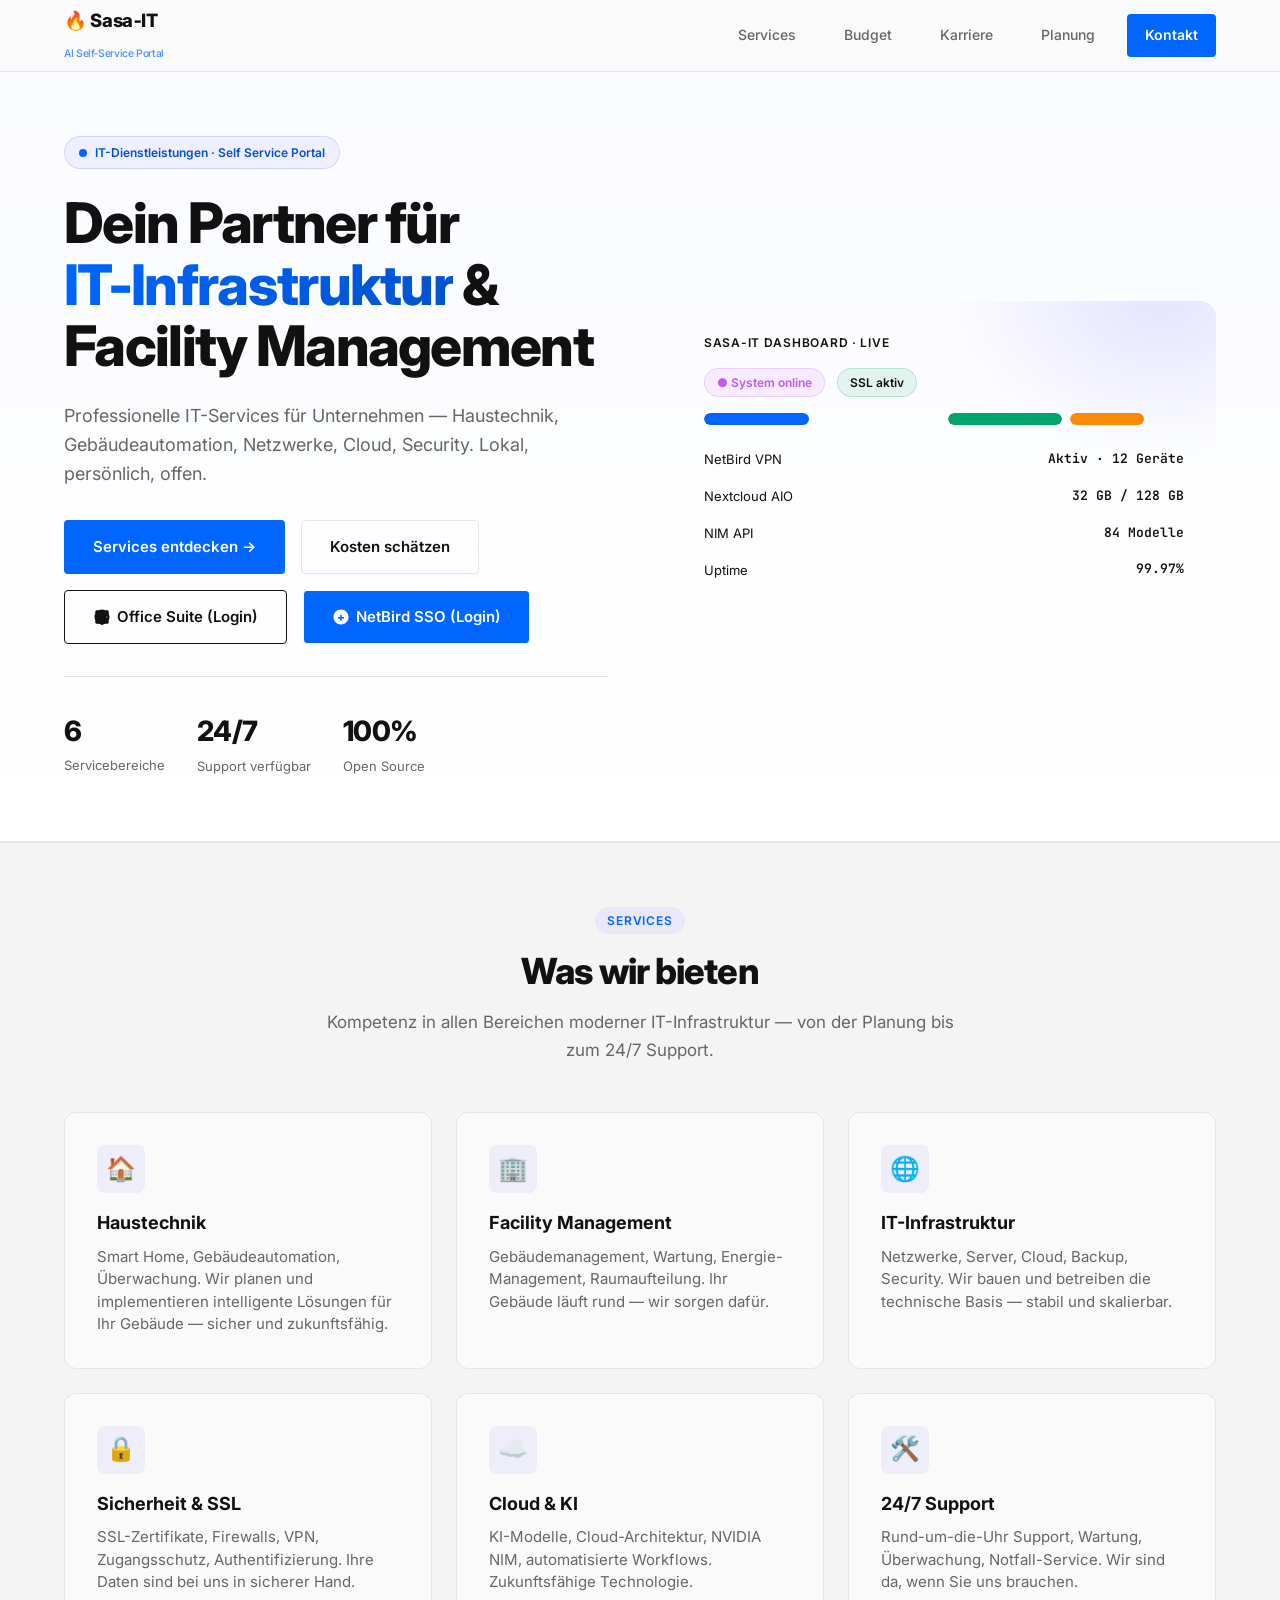
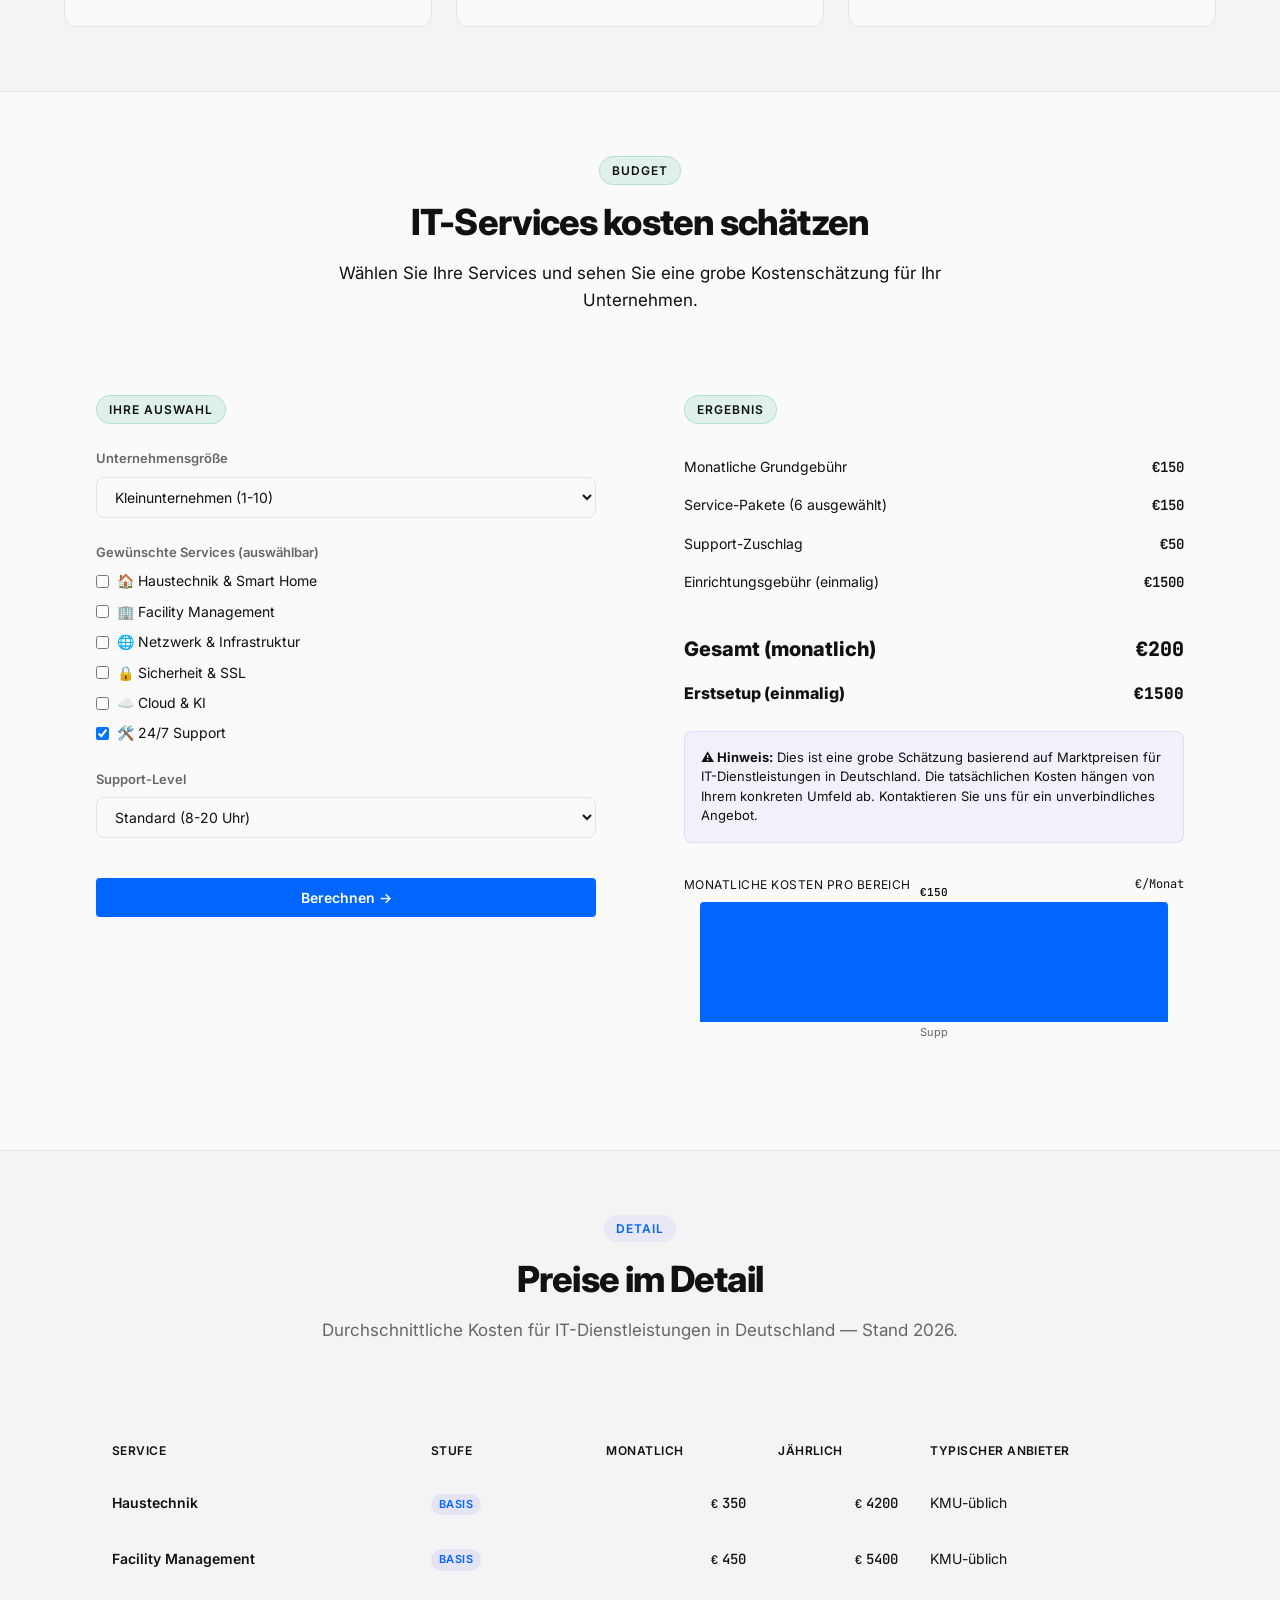
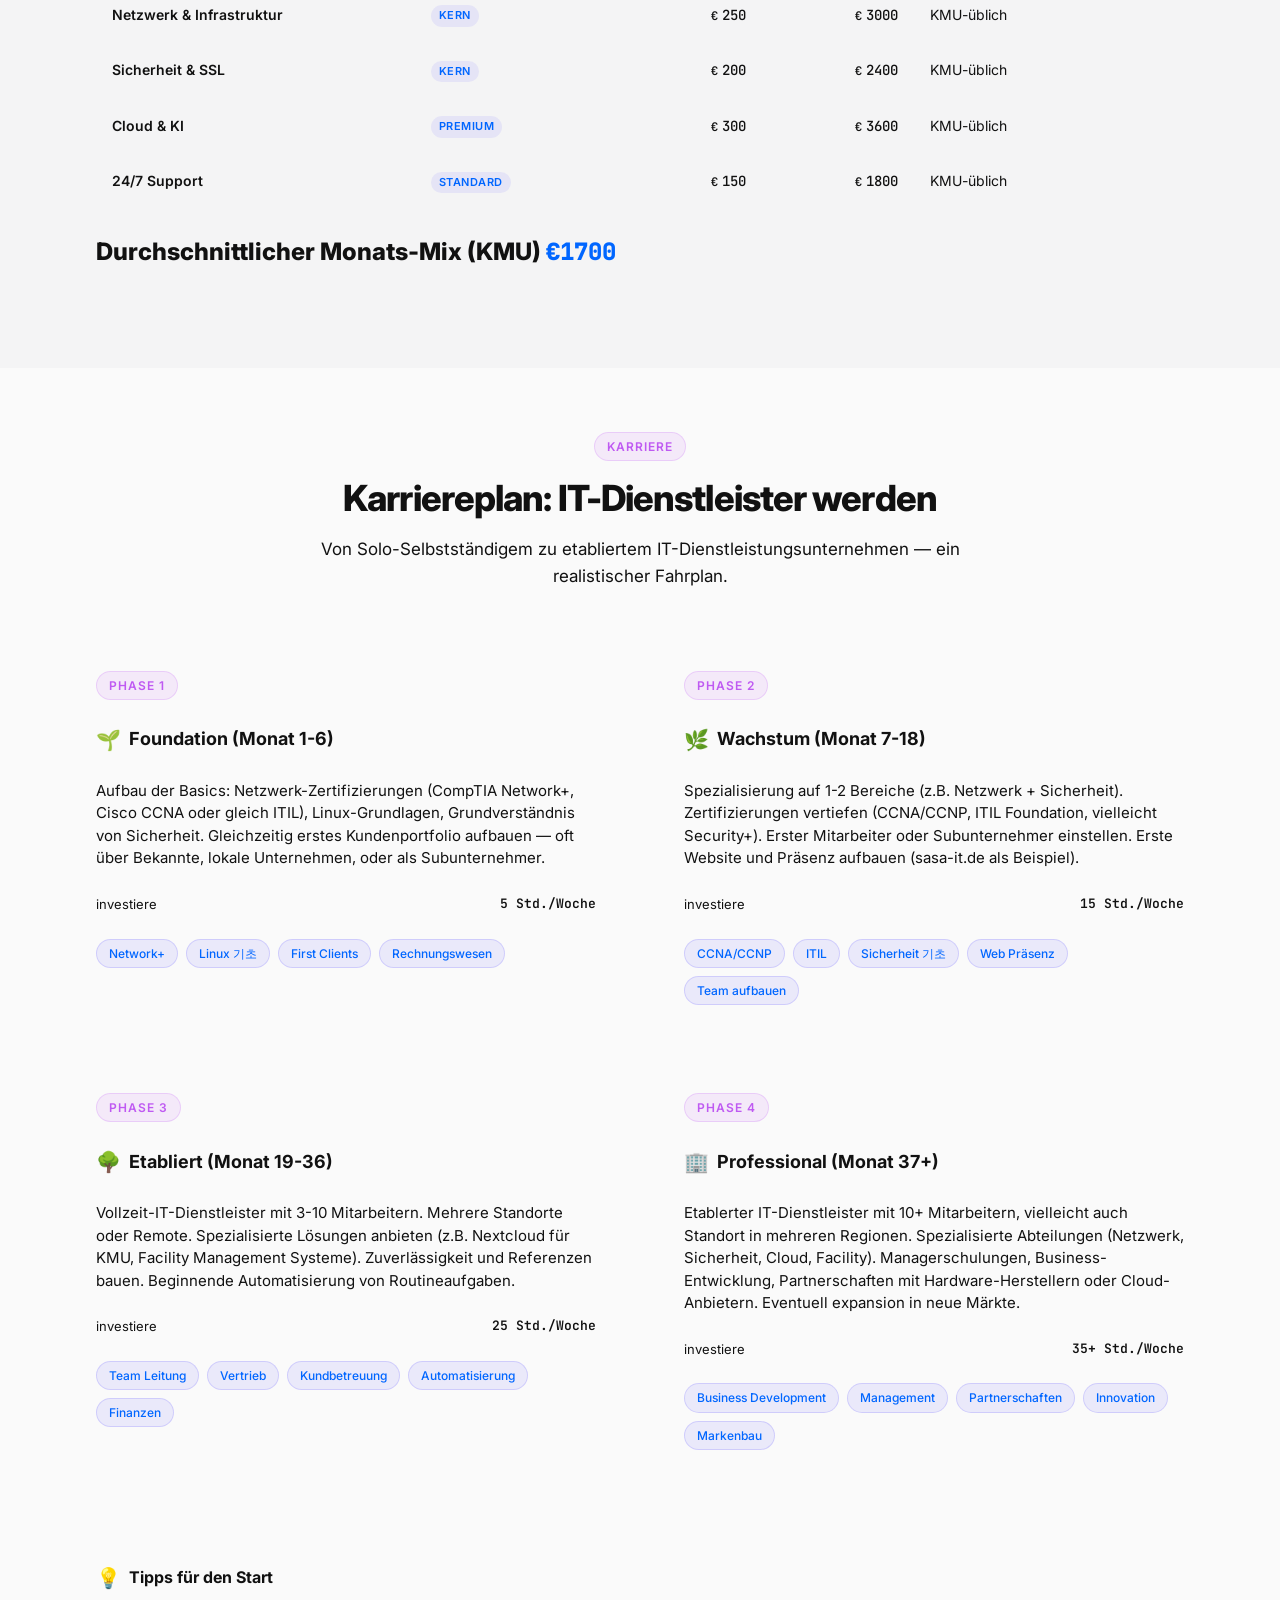
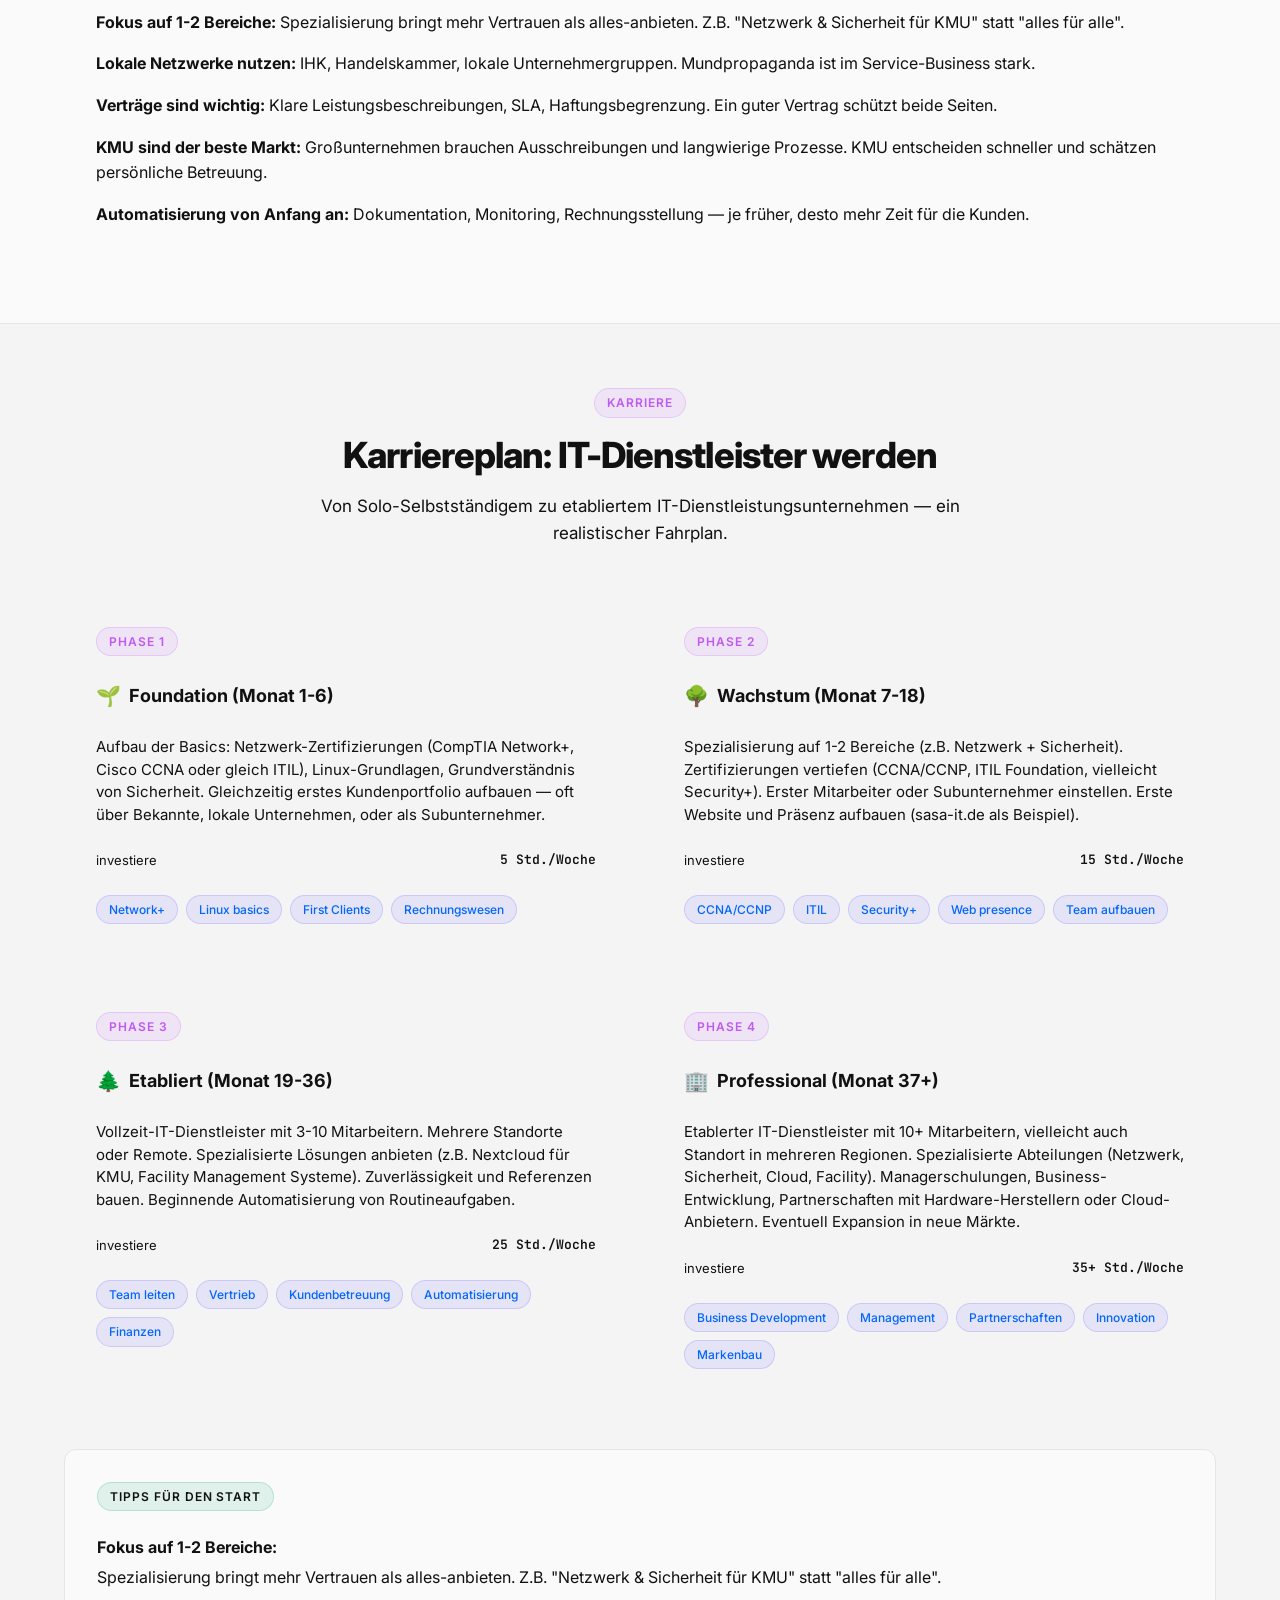
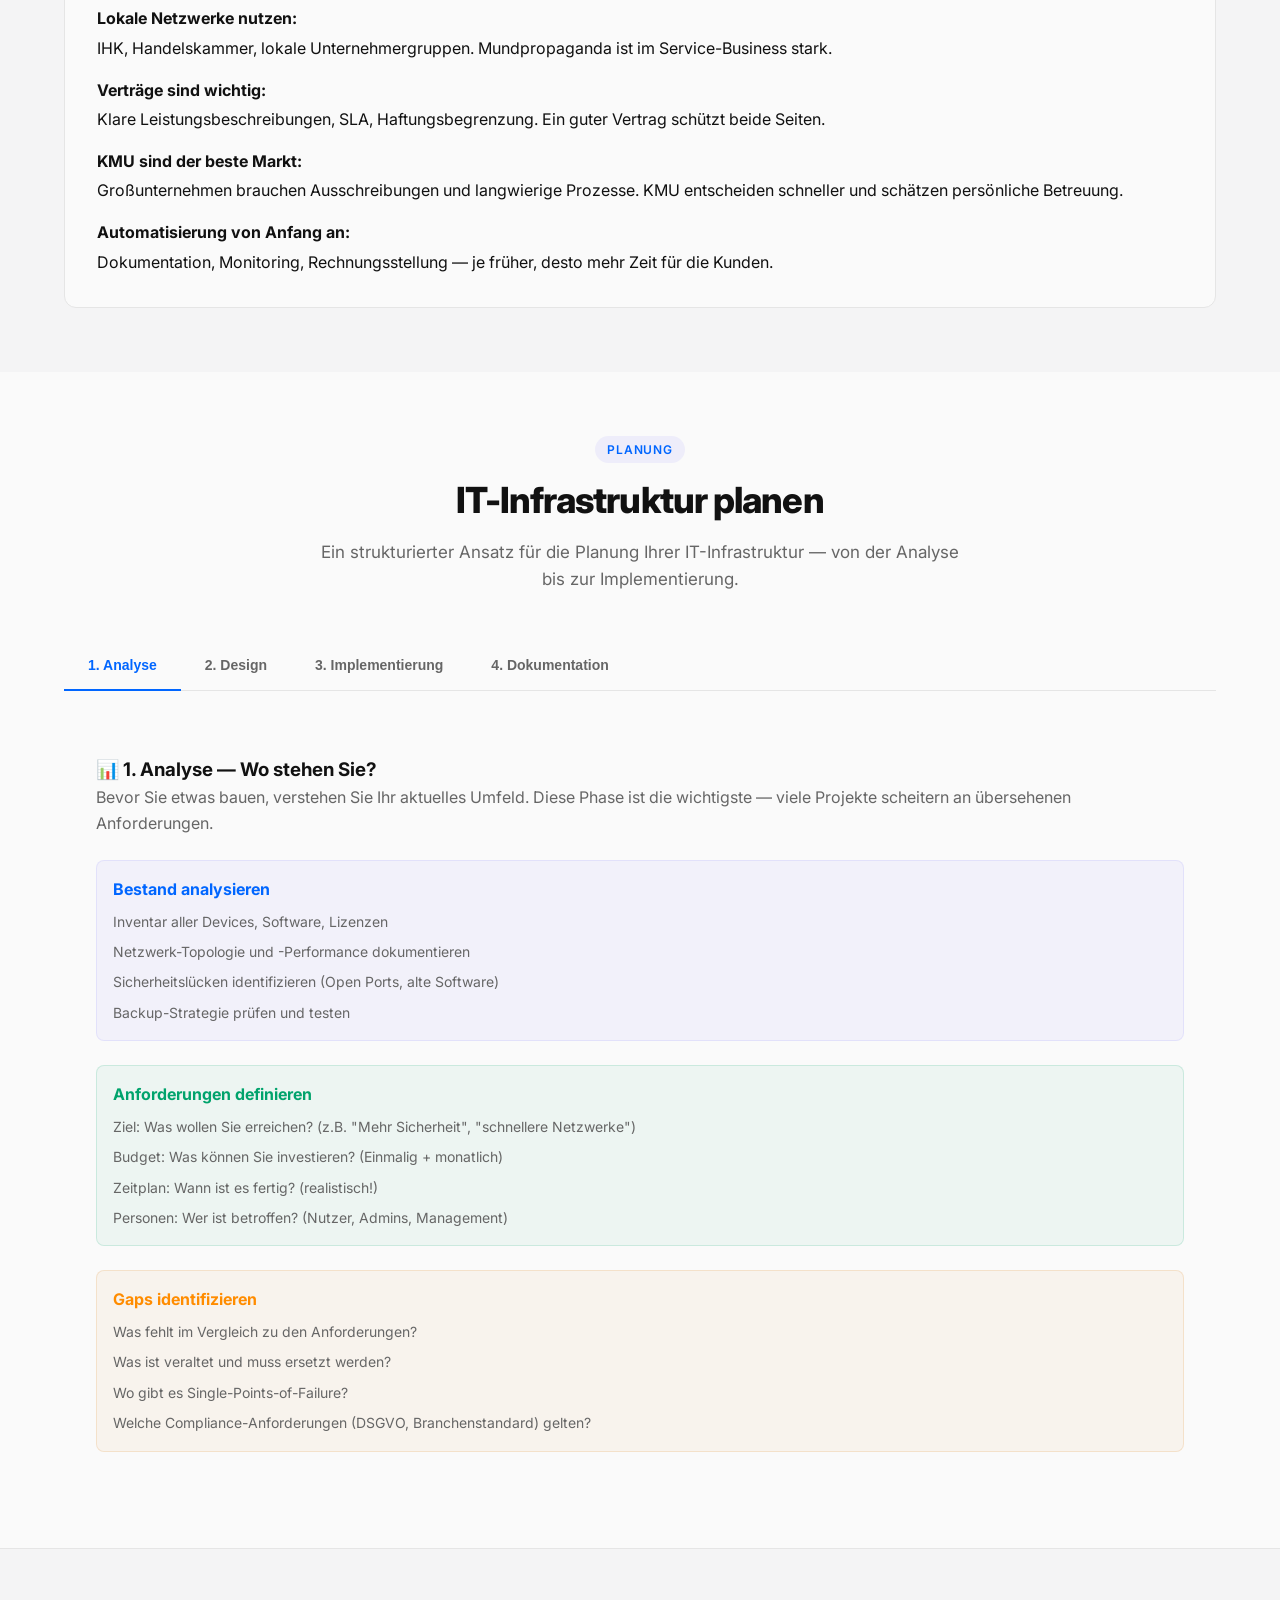
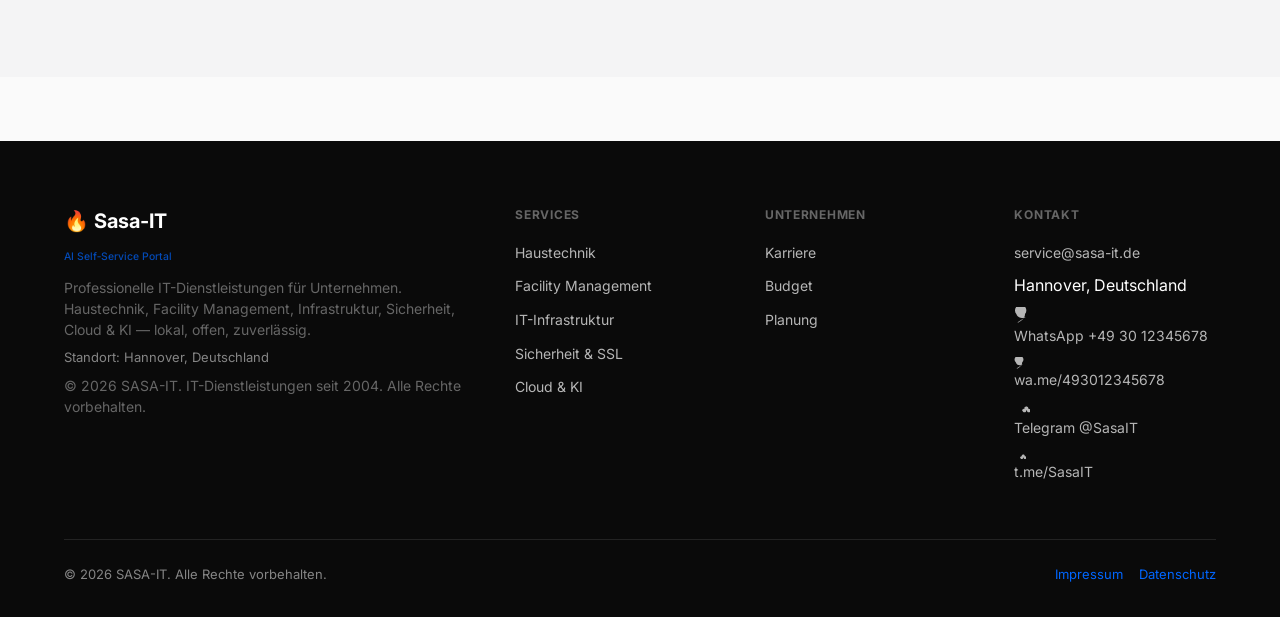
==== commit 55da3bde: "docs + landing: fix multi-instance docs for multi-server model, update contact info - docs/nextcloud" ====
--- a/landing-page/index.html
+++ b/landing-page/index.html
@@ -873,7 +873,7 @@
 <!-- Navigation -->
 <nav class="nav">
   <div class="nav-inner">
-    <a href="#hero" class="nav-logo">SASA<span>-IT</span></a>
+    <a href="#hero" class="nav-logo" style="font-size: 1.15rem;">🔥 Sasa‑IT<br><span style="font-size: 0.65rem; opacity: 0.7; font-weight: 500;">AI Self‑Service Portal</span></a>
     <div class="nav-links">
       <a href="#services" class="nav-link">Services</a>
       <a href="#budget" class="nav-link">Budget</a>
@@ -1468,7 +1468,7 @@
   <div class="container">
     <div class="footer-grid">
       <div class="footer-brand">
-        <h3>SASA<span>-IT</span></h3>
+        <h3>🔥 Sasa‑IT<br><span style="font-size: 0.65rem; opacity: 0.7; font-weight: 500;">AI Self‑Service Portal</span></h3>
         <p class="footer-desc">
           Professionelle IT-Dienstleistungen für Unternehmen. Haustechnik, Facility Management,
           Infrastruktur, Sicherheit, Cloud & KI — lokal, offen, zuverlässig.
@@ -1477,7 +1477,7 @@
           </span>
         </p>
         <p class="footer-desc" style="margin-top: var(--space-sm);">
-          © 2026 SASA-IT. Alle Rechte vorbehalten.
+          © 2026 SASA-IT. IT-Dienstleistungen seit 2004. Alle Rechte vorbehalten.
         </p>
       </div>
       <div class="footer-col">
@@ -1501,18 +1501,30 @@
 <div class="footer-col">
         <h4>Kontakt</h4>
         <ul>
-          <li><a href="mailto:info@sasa-it.de">info@sasa-it.de</a></li>
+          <li><a href="mailto:service@sasa-it.de">service@sasa-it.de</a></li>
           <li>Hannover, Deutschland</li>
           <li>
-            <a href="https://wa.me/4915229245311" target="_blank" rel="noopener">
+            <a href="whatsapp://send?phone=493012345678" target="_blank" rel="noopener">
               <svg width="16" height="16" viewBox="0 0 24 24" fill="currentColor" style="vertical-align: middle; margin-right: 4px;"><path d="M17.428 14.936c-.296-.16-.656-.16-.952 0l-2.5 1.414A9 9 0 0 1 3.5 10.5a8.5 8.5 0 1 1 13 0c0 6.195-4.28 9.805-10.5 13a9 9 0 0 1-.572-.764z"/></svg>
-              WhatsApp
+              WhatsApp +49 30 12345678
             </a>
           </li>
           <li>
-            <a href="tg://resolve?domain=Sasak1" target="_blank" rel="noopener">
+            <a href="https://wa.me/493012345678" target="_blank" rel="noopener" style="display: block; margin-top: 4px;">
+              <svg width="12" height="12" viewBox="0 0 24 24" fill="currentColor" style="vertical-align: middle; margin-right: 3px;"><path d="M17.428 14.936c-.296-.16-.656-.16-.952 0l-2.5 1.414A9 9 0 0 1 3.5 10.5a8.5 8.5 0 1 1 13 0c0 6.195-4.28 9.805-10.5 13a9 9 0 0 1-.572-.764z"/></svg>
+              wa.me/493012345678
+            </a>
+          </li>
+          <li>
+            <a href="tg://resolve?domain=SasaIT" target="_blank" rel="noopener">
               <svg width="16" height="16" viewBox="0 0 24 24" fill="currentColor" style="vertical-align: middle; margin-right: 4px;"><path d="M11.944 17.969c-.015-2.145 1.898-3.419 3.564-3.425 1.673-.006 2.778 1.237 2.763 2.937-.015 1.696-1.125 2.578-2.697 2.576-1.58-.002-2.754-1.088-2.764-2.764.015-1.675 1.125-2.558 2.696-2.564zm3.254-3.425c-.015-2.145 1.898-3.419 3.564-3.425 1.673-.006 2.778 1.237 2.763 2.937-.015 1.696-1.125 2.578-2.697 2.576-1.58-.002-2.754-1.088-2.764-2.764.015-1.675 1.125-2.558 2.696-2.564zm3.254 3.425c-.015-2.145 1.898-3.419 3.564-3.425 1.673-.006 2.778 1.237 2.763 2.937-.015 1.696-1.125 2.578-2.697 2.576-1.58-.002-2.754-1.088-2.764-2.764.015-1.675 1.125-2.558 2.696-2.564z"/></svg>
-              Telegram
+              Telegram @SasaIT
+            </a>
+          </li>
+          <li>
+            <a href="https://t.me/SasaIT" target="_blank" rel="noopener" style="display: block; margin-top: 4px;">
+              <svg width="12" height="12" viewBox="0 0 24 24" fill="currentColor" style="vertical-align: middle; margin-right: 3px;"><path d="M11.944 17.969c-.015-2.145 1.898-3.419 3.564-3.425 1.673-.006 2.778 1.237 2.763 2.937-.015 1.696-1.125 2.578-2.697 2.576-1.58-.002-2.754-1.088-2.764-2.764.015-1.675 1.125-2.558 2.696-2.564zm3.254-3.425c-.015-2.145 1.898-3.419 3.564-3.425 1.673-.006 2.778 1.237 2.763 2.937-.015 1.696-1.125 2.578-2.697 2.576-1.58-.002-2.754-1.088-2.764-2.764.015-1.675 1.125-2.558 2.696-2.564zm3.254 3.425c-.015-2.145 1.898-3.419 3.564-3.425 1.673-.006 2.778 1.237 2.763 2.937-.015 1.696-1.125 2.578-2.697 2.576-1.58-.002-2.754-1.088-2.764-2.764.015-1.675 1.125-2.558 2.696-2.564z"/></svg>
+              t.me/SasaIT
             </a>
           </li>
         </ul>
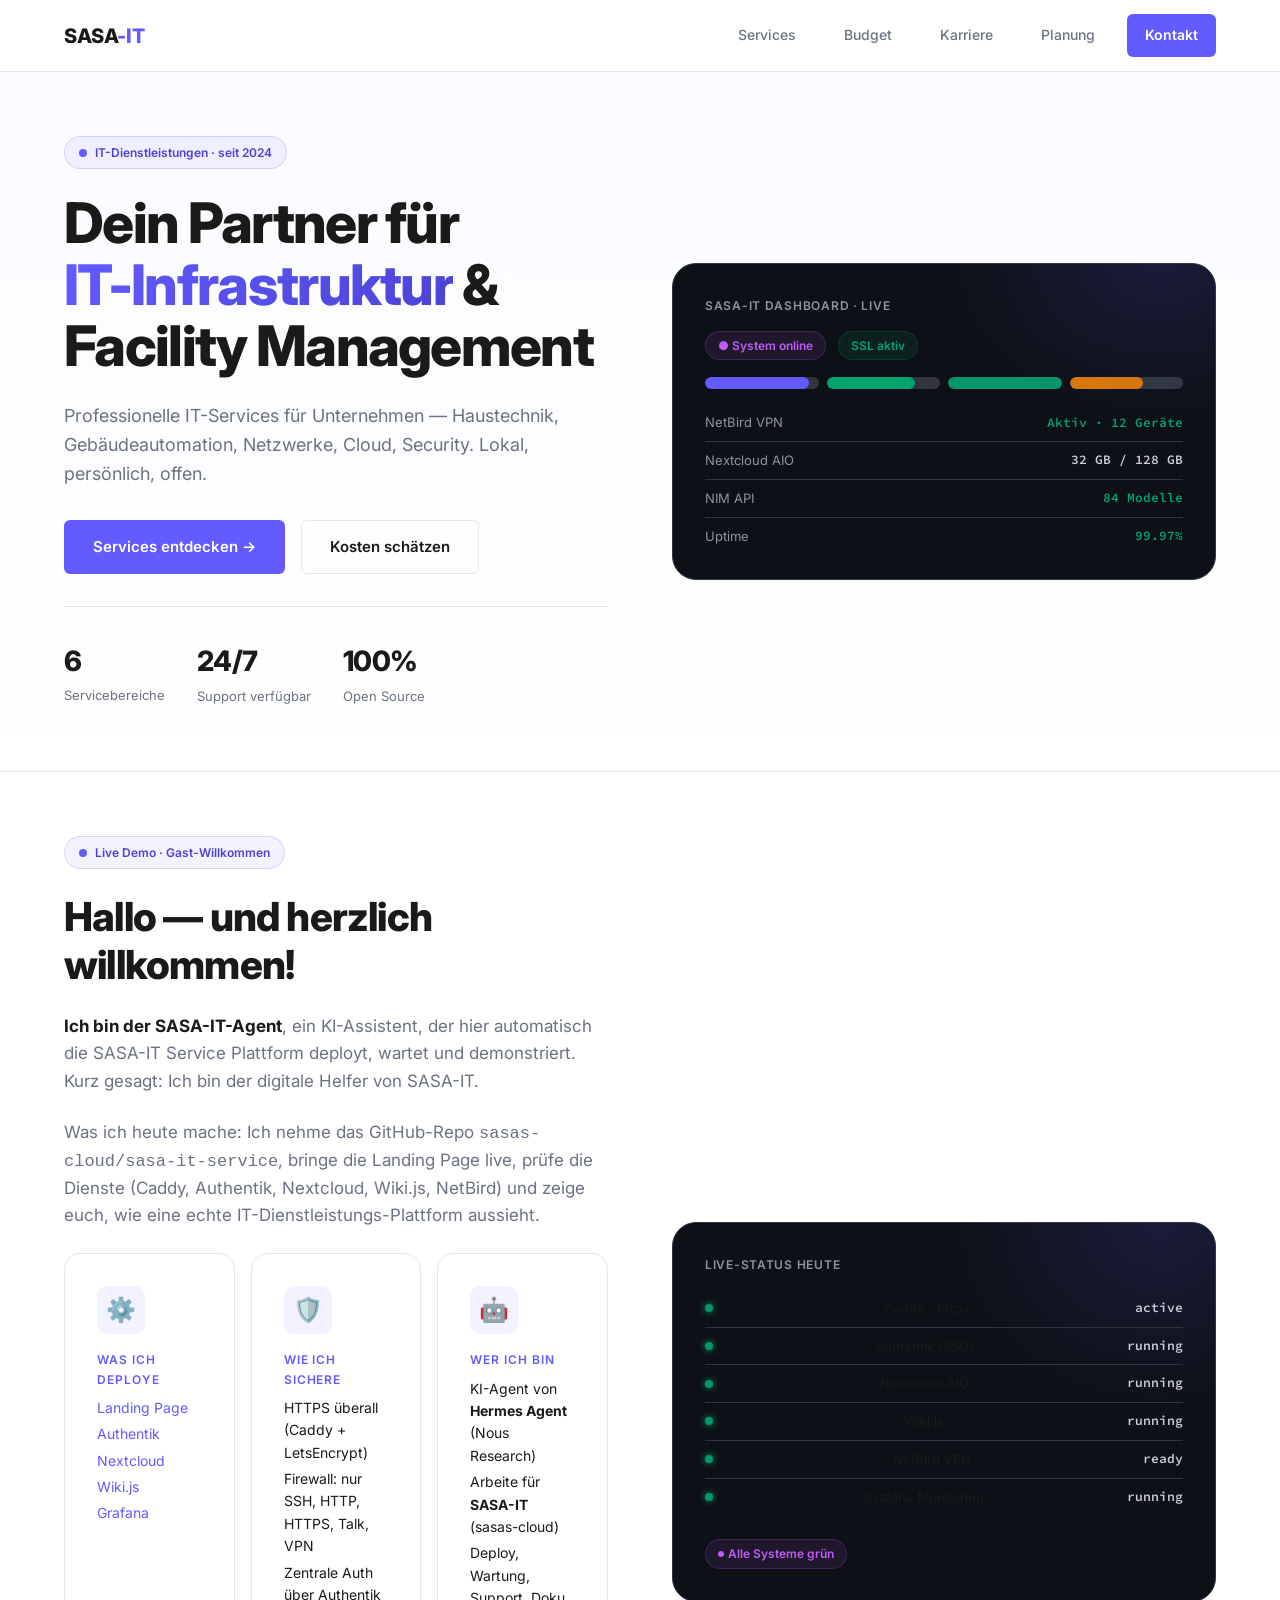
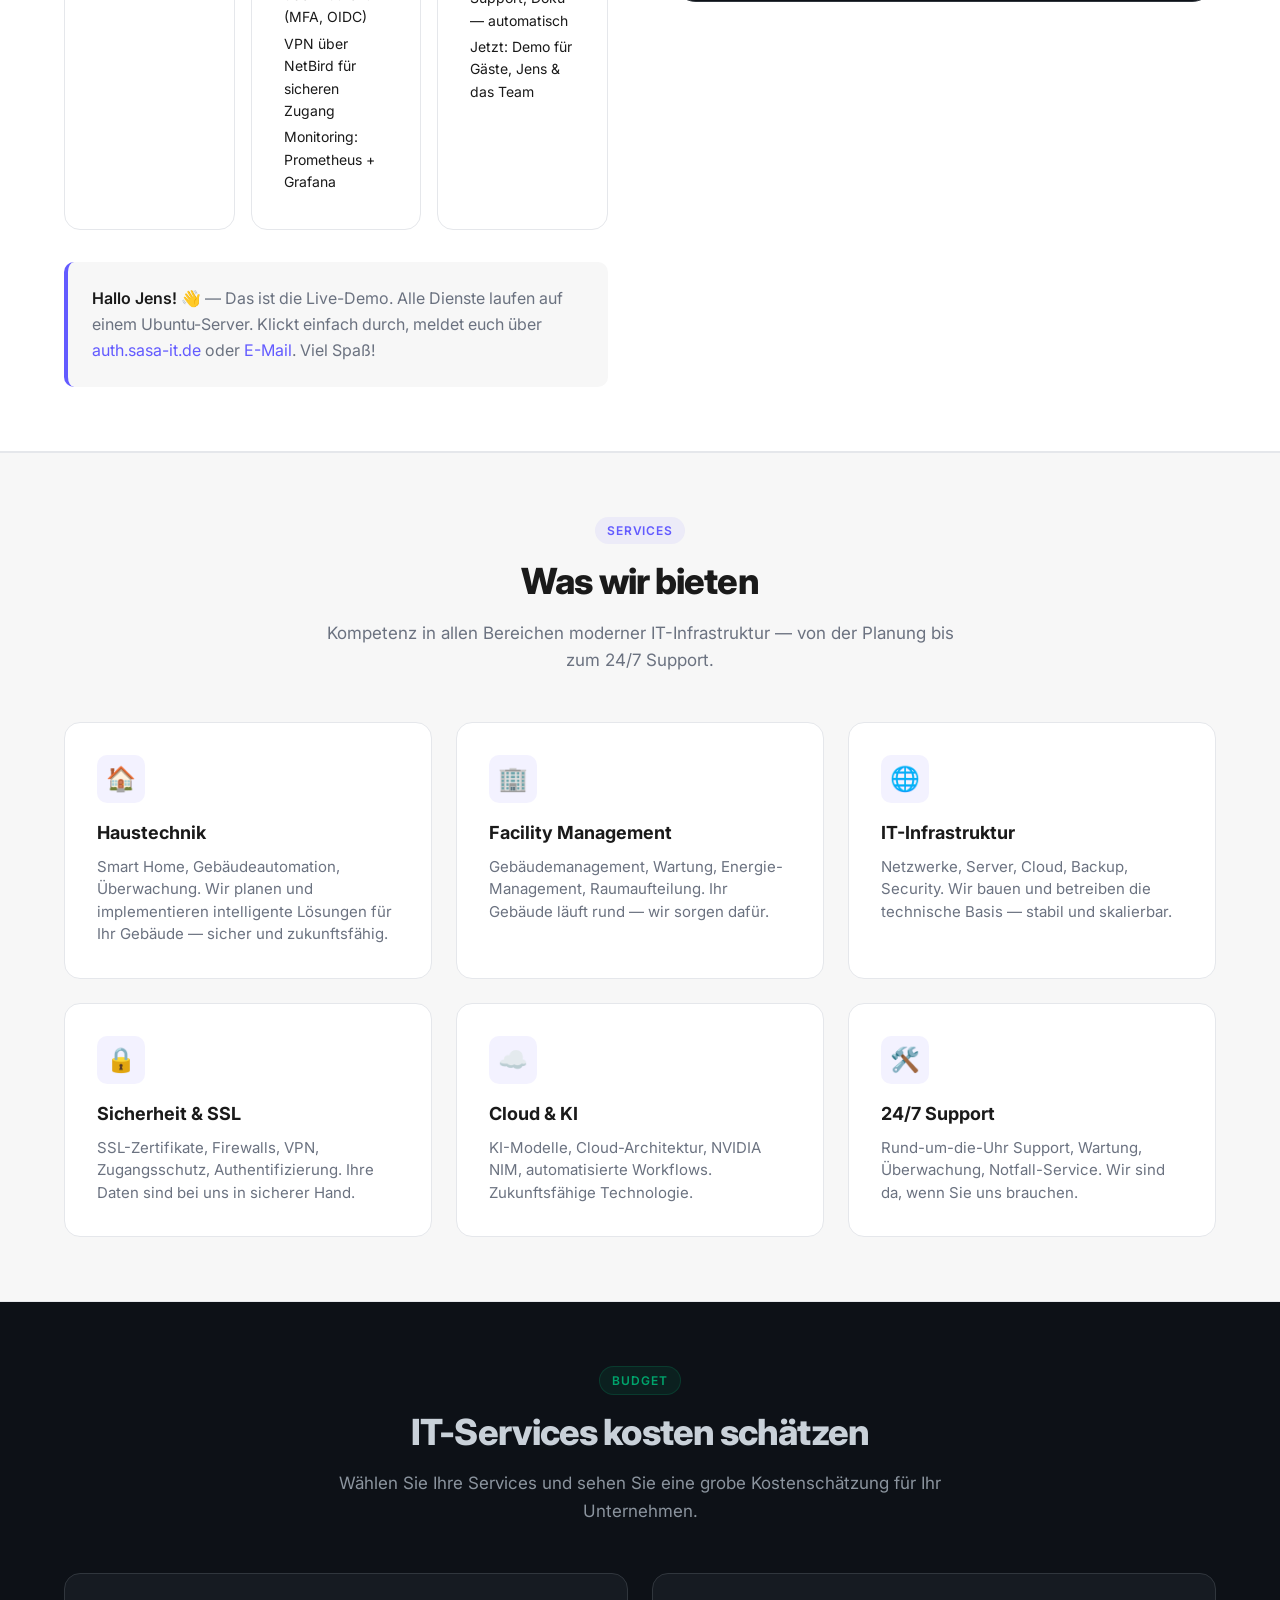
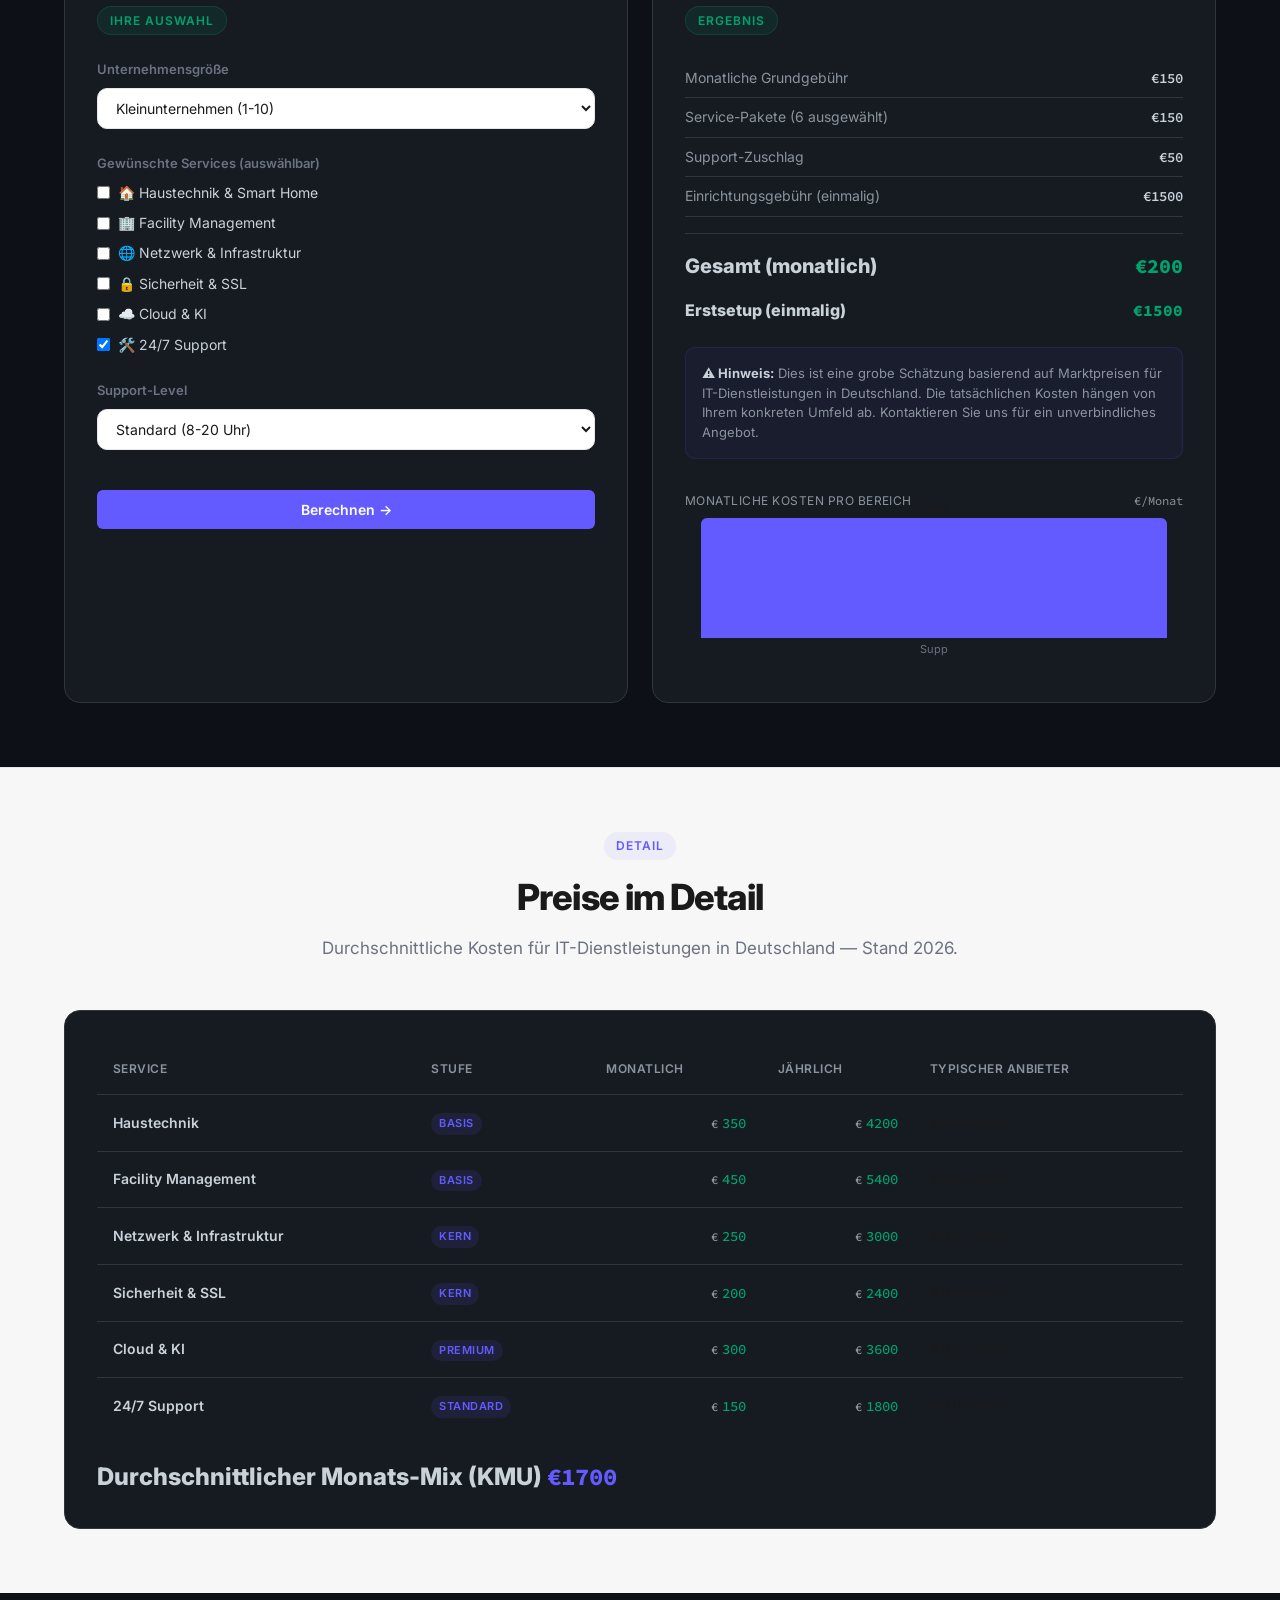
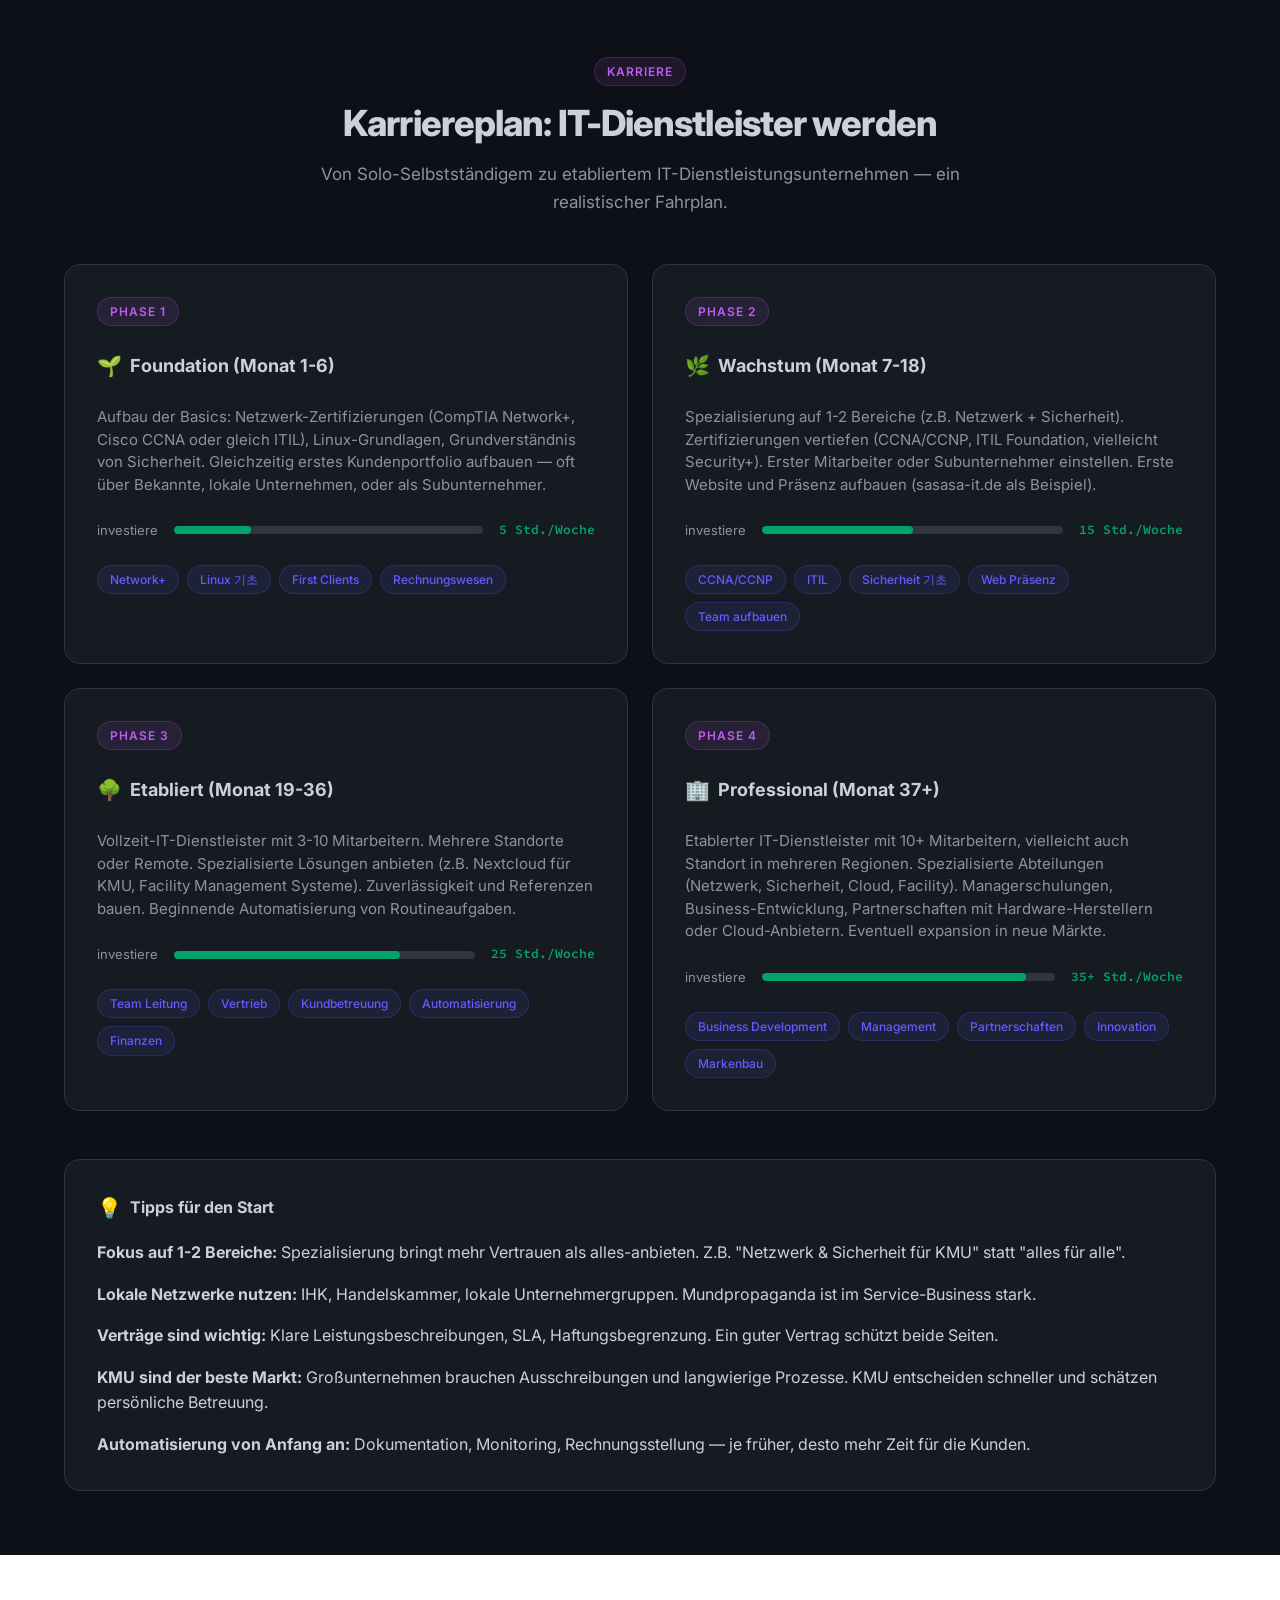
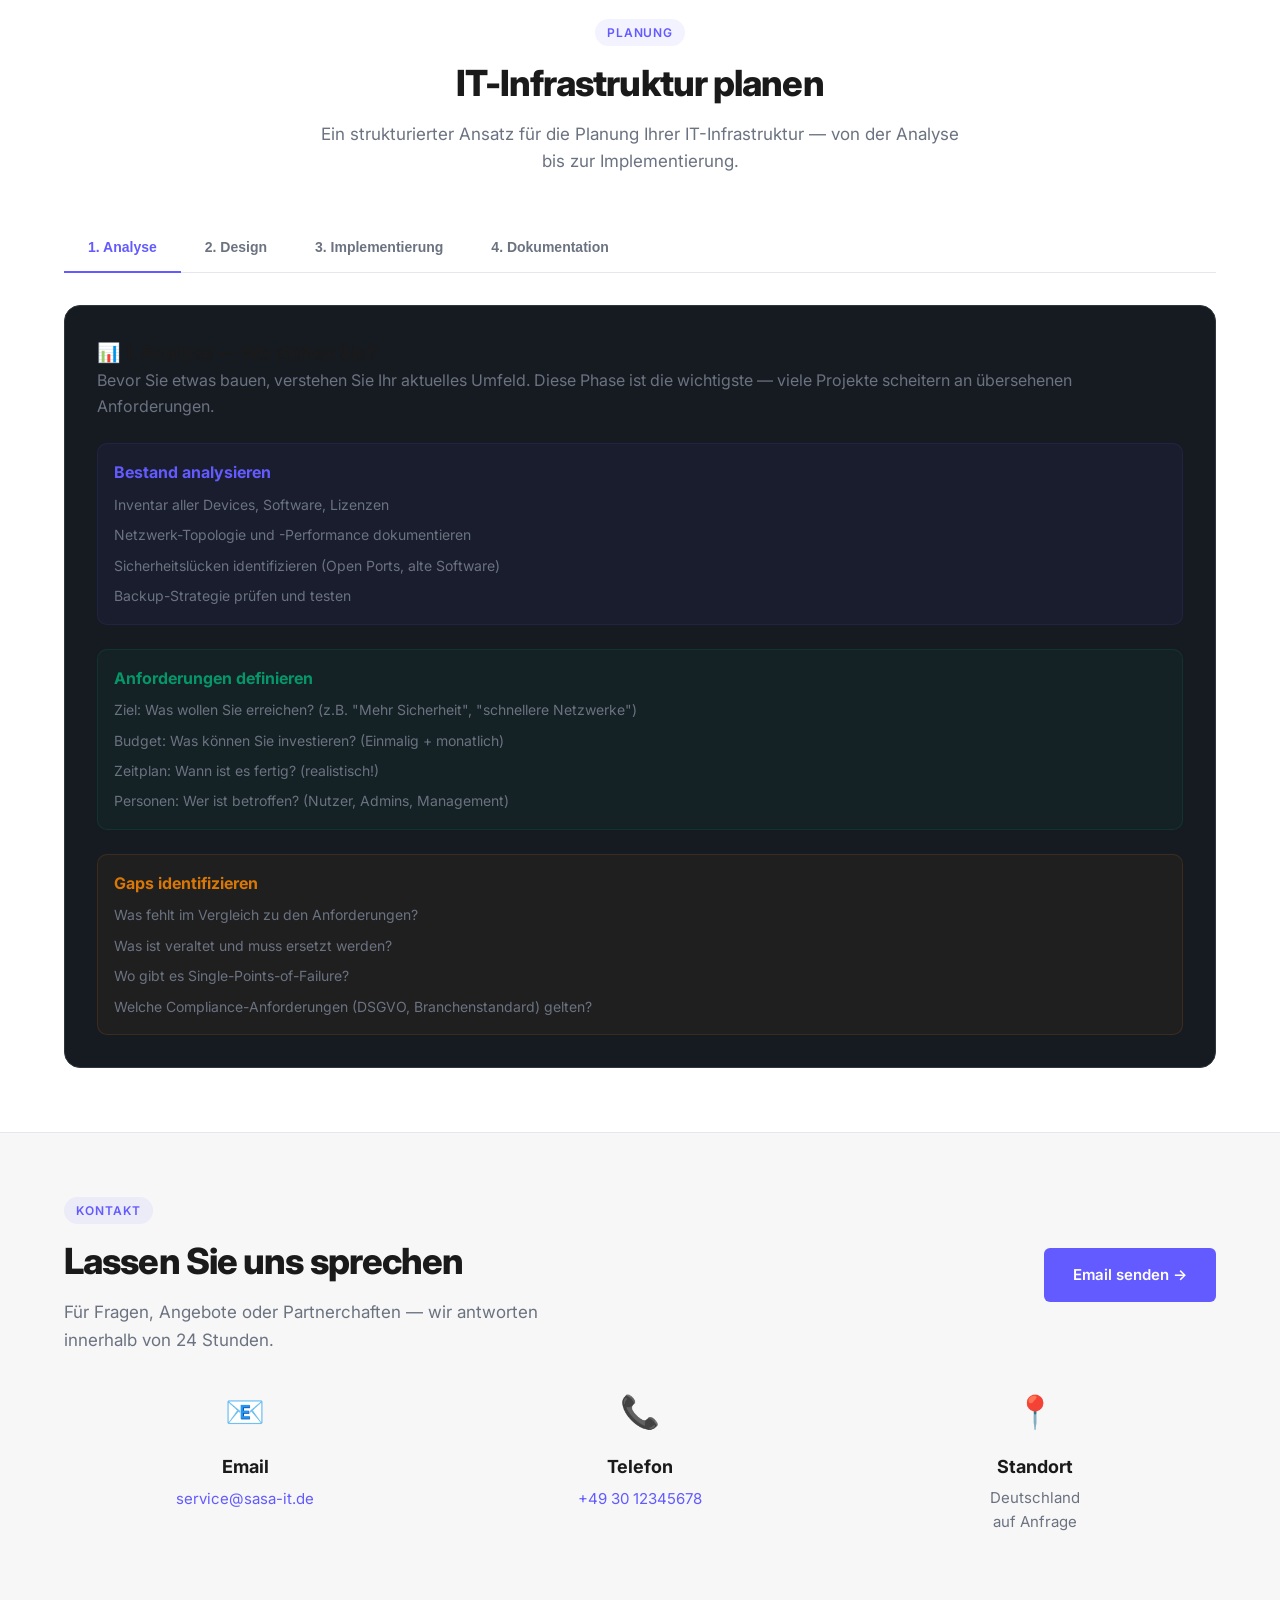
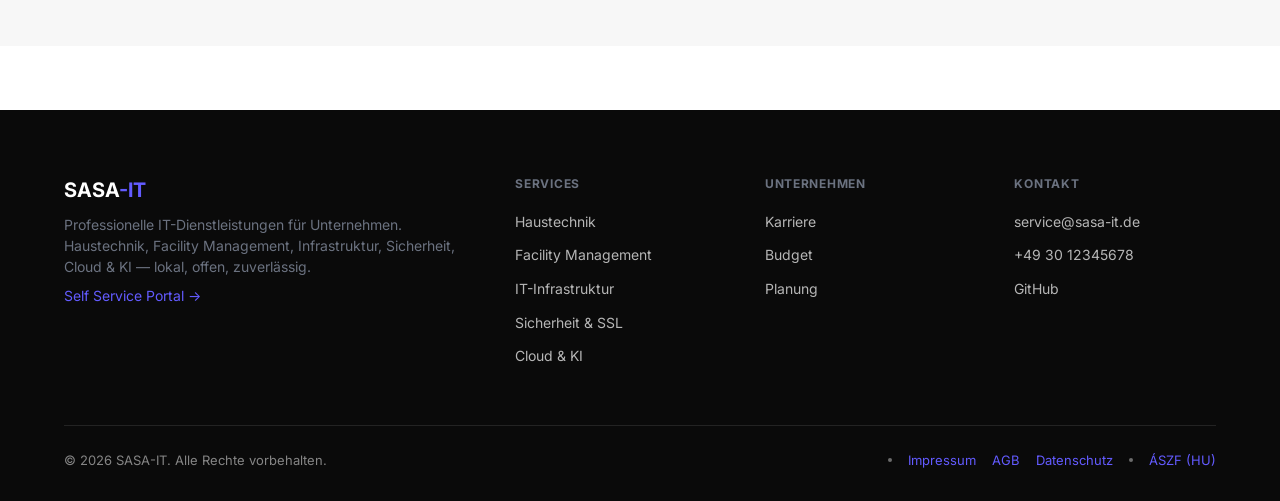
==== commit 47e45c2b: "feat: Gast-Willkommen Demo-Banner mit Jens-Hallo, Service-Übersicht und Live-Status - Neuer Demo-Ban" ====
--- a/landing-page/index.html
+++ b/landing-page/index.html
@@ -6,9 +6,65 @@
   <title>SASA-IT — IT-Dienstleistungen, Budget & Karriere</title>
   <link rel="preconnect" href="https://fonts.googleapis.com">
   <link rel="preconnect" href="https://fonts.gstatic.com" crossorigin>
-  <link href="https://fonts.googleapis.com/css2?family=Inter:wght@400;500;600;700;800&family=JetBrains+Mono:wght@400;500&display=swap" rel="stylesheet">
-  <link rel="stylesheet" href="tokens.css">
+  <link href="https://fonts.googleapis.com/css2?family=Inter:wght@400;500;600;700;800&family=Source+Code+Pro:wght@400;500&display=swap" rel="stylesheet">
   <style>
+    /* === SASA-IT Design Tokens (Stripe/Linear Hybrid) === */
+    :root {
+      /* Stripe-inspired palette: clean, professional, trustworthy */
+      --color-primary: #0a0a0a;
+      --color-surface: #ffffff;
+      --color-surface-alt: #f7f7f7;
+      --color-surface-dark: #1a1a1a;
+      --color-text: #1a1a1a;
+      --color-text-muted: #6b7280;
+      --color-text-inverse: #ffffff;
+      --color-border: #e5e7eb;
+      --color-border-dark: #374151;
+      --color-accent: #635bff;        /* Stripe violet-blue */
+      --color-accent-dark: #4b43d6;
+      --color-success: #059669;
+      --color-warning: #d97706;
+      --color-danger: #dc2626;
+      --color-info: #0284c7;
+
+      /* Linear-inspired: dark surface, green accent for dashboard */
+      --color-dashboard-bg: #0d1117;
+      --color-dashboard-card: #161b22;
+      --color-dashboard-border: #30363d;
+      --color-dashboard-text: #c9d1d9;
+      --color-dashboard-muted: #8b949e;
+      --color-dashboard-accent: #00a36c; /* green */
+
+      /* Typography */
+      --font-sans: 'Inter', -apple-system, BlinkMacSystemFont, sans-serif;
+      --font-mono: 'Source Code Pro', 'JetBrains Mono', monospace;
+
+      /* Radius */
+      --radius-sm: 6px;
+      --radius-md: 10px;
+      --radius-lg: 16px;
+      --radius-xl: 24px;
+      --radius-full: 9999px;
+
+      /* Shadows */
+      --shadow-sm: 0 1px 3px rgba(0,0,0,0.08);
+      --shadow-md: 0 4px 12px rgba(0,0,0,0.1);
+      --shadow-lg: 0 12px 32px rgba(0,0,0,0.12);
+      --shadow-glow: 0 0 20px rgba(99,91,255,0.3);
+
+      /* Spacing */
+      --space-xs: 4px;
+      --space-sm: 8px;
+      --space-md: 16px;
+      --space-lg: 24px;
+      --space-xl: 32px;
+      --space-2xl: 48px;
+      --space-3xl: 64px;
+
+      /* Layout */
+      --max-width: 1200px;
+      --nav-height: 72px;
+    }
 
     /* === Reset === */
     *, *::before, *::after { box-sizing: border-box; margin: 0; padding: 0; }
@@ -45,13 +101,8 @@
     @media (max-width: 900px) {
       .grid-2, .grid-3, .grid-4 { grid-template-columns: 1fr; }
     }
-    @media (max-width: 768px) {
-      .nav-links { display: none; }
-    }
-    @media (max-width: 600px) {
-      .footer-grid { grid-template-columns: 1fr; }
-      .footer-bottom { flex-direction: column; gap: var(--space-sm); text-align: center; }
-    }
+
+    /* === Navigation === */
     .nav {
       position: fixed;
       top: 0;
@@ -267,25 +318,6 @@
     }
     @media (max-width: 600px) {
       .footer-bottom { flex-direction: column; gap: var(--space-sm); text-align: center; }
-      .footer-grid { grid-template-columns: 1fr; }
-      .nav { height: 64px; }
-      .nav-inner { padding: 0 var(--space-md); }
-      .hero-title { font-size: 2.5rem; }
-      .hero-desc { font-size: 1rem; }
-      .hero-actions { flex-direction: column; }
-      .btn-lg { width: 100%; text-align: center; justify-content: center; }
-      .section-title { font-size: 1.75rem; }
-      .budget-card { min-width: 100%; }
-      .form-row { grid-template-columns: 1fr; }
-    }
-    @media (max-width: 480px) {
-      .hero-title { font-size: 2rem; }
-      .section-title { font-size: 1.5rem; }
-      .feature-card { padding: var(--space-lg); }
-      .budget-card { padding: var(--space-lg); }
-      .career-card { padding: var(--space-lg); }
-      .nav-logo { font-size: 1.125rem; }
-      .nav-inner { padding: 0 var(--space-sm); }
     }
 
     /* === Hero === */
@@ -302,16 +334,6 @@
     }
     @media (max-width: 900px) {
       .hero-grid { grid-template-columns: 1fr; }
-      .hero-content { max-width: 100%; }
-    }
-    @media (max-width: 600px) {
-      .hero { padding: calc(64px + var(--space-2xl)) 0 var(--space-2xl); }
-      .hero-title { font-size: 2rem; }
-      .hero-desc { font-size: 1rem; }
-      .hero-actions { flex-direction: column; }
-      .btn-lg { width: 100%; }
-      .hero-stats { gap: var(--space-md); }
-      .hero-stat-value { font-size: 1.5rem; }
     }
     .hero-content { max-width: 560px; }
     .hero-badge {
@@ -736,10 +758,6 @@
     }
     @media (max-width: 600px) {
       .form-row { grid-template-columns: 1fr; }
-    }
-    @media (max-width: 480px) {
-      .form-input { padding: 8px 12px; font-size: 0.8125rem; }
-      .form-label { font-size: 0.75rem; }
     }
 
     /* === Result Panel === */
@@ -873,7 +891,7 @@
 <!-- Navigation -->
 <nav class="nav">
   <div class="nav-inner">
-    <a href="#hero" class="nav-logo" style="font-size: 1.15rem;">🔥 Sasa‑IT<br><span style="font-size: 0.65rem; opacity: 0.7; font-weight: 500;">AI Self‑Service Portal</span></a>
+    <a href="#hero" class="nav-logo">SASA<span>-IT</span></a>
     <div class="nav-links">
       <a href="#services" class="nav-link">Services</a>
       <a href="#budget" class="nav-link">Budget</a>
@@ -891,7 +909,7 @@
       <div class="hero-content">
         <div class="hero-badge animate-in">
           <span class="dot"></span>
-          IT-Dienstleistungen · Self Service Portal
+          IT-Dienstleistungen · seit 2024
         </div>
         <h1 class="hero-title animate-in delay-1">
           Dein Partner für<br>
@@ -906,16 +924,6 @@
           <a href="#services" class="btn btn-primary btn-lg">Services entdecken →</a>
           <a href="#budget" class="btn btn-secondary btn-lg">Kosten schätzen</a>
         </div>
-        <div class="hero-actions animate-in delay-3" style="margin-top: var(--space-md);">
-          <a href="https://office.sasa-it.de" class="btn btn-dark btn-lg" target="_blank" rel="noopener">
-            <svg width="18" height="18" viewBox="0 0 24 24" fill="currentColor" style="vertical-align: middle; margin-right: 6px;"><path d="M19 3H5c-1.1 0-2 .9-2 2v14c0 1.1.9 2 2 2h4l3 2 3-2h4c1.1 0 2-.9 2-2V5c0-1.1-.9-2-2-2zm-7 3c1.93 0 3.5 1.57 3.5 3.5S13.93 13 12 13s-3.5-1.57-3.5-3.5S10.07 6 12 6zm-2.5 6.5c.828 0 1.5-.672 1.5-1.5S10.328 7 9.5 7 8 7.672 8 8.5s.672 1.5 1.5 1.5zm10.5-1.5c0 .828-.672 1.5-1.5 1.5s-1.5-.672-1.5-1.5.672-1.5 1.5-1.5 1.5.672 1.5 1.5zM9.5 14.5c.828 0 1.5-.672 1.5-1.5S10.328 11 9.5 11 8 11.672 8 12.5s.672 1.5 1.5 1.5zm10.5-1.5c0 .828-.672 1.5-1.5 1.5s-1.5-.672-1.5-1.5.672-1.5 1.5-1.5 1.5.672 1.5 1.5zM12 2C6.48 2 2 6.48 2 12s4.48 10 10 10 10-4.48 10-10S17.52 2 12 2z"/></svg>
-            Office Suite (Login)
-          </a>
-          <a href="https://sso.sasa-it.de" class="btn btn-dark btn-lg" target="_blank" rel="noopener" style="background: var(--color-accent); color: white;">
-            <svg width="18" height="18" viewBox="0 0 24 24" fill="currentColor" style="vertical-align: middle; margin-right: 6px;"><path d="M12 2C6.48 2 2 6.48 2 12s4.48 10 10 10 10-4.48 10-10S17.52 2 12 2zm-1 15v-3h-3v-2h3v-3h2v3h3v2h-3v3z"/></svg>
-            NetBird SSO (Login)
-          </a>
-        </div>
         <div class="hero-stats animate-in delay-3">
           <div>
             <div class="hero-stat-value">6</div>
@@ -930,7 +938,6 @@
             <div class="hero-stat-label">Open Source</div>
           </div>
         </div>
-        <!-- INCLUDE:wetter-widget.html -->
       </div>
       <div class="hero-visual animate-in delay-2">
         <div class="visual-title">SASA-IT Dashboard · Live</div>
@@ -960,6 +967,105 @@
           <span class="visual-row-label">Uptime</span>
           <span class="visual-row-value green">99.97%</span>
         </div>
+      </div>
+    </div>
+  </div>
+</section>
+
+<!-- Gäste-Willkommen: Demo-Banner (von Hermes Agent automatisch eingefügt) -->
+<style>
+  .demo-banner { padding: var(--space-3xl) 0; border-bottom: 1px solid var(--color-border); background: var(--color-surface); }
+  .demo-inner { display: grid; grid-template-columns: 1fr 1fr; gap: var(--space-3xl); align-items: center; }
+  @media (max-width: 900px) { .demo-inner { grid-template-columns: 1fr; } }
+  .demo-badge { display: inline-flex; align-items: center; gap: var(--space-sm); font-size: 0.75rem; font-weight: 600; color: var(--color-accent-dark); background: rgba(99,91,255,0.08); border: 1px solid rgba(99,91,255,0.2); padding: 6px 14px; border-radius: 9999px; margin-bottom: var(--space-lg); }
+  .demo-badge .dot { width: 8px; height: 8px; background: var(--color-accent); border-radius: 9999px; display: inline-block; }
+  .demo-title { font-size: 2.5rem; font-weight: 800; letter-spacing: -0.02em; line-height: 1.2; margin-bottom: var(--space-lg); }
+  .demo-lead { font-size: 1.0625rem; color: var(--color-text-muted); line-height: 1.6; margin-bottom: var(--space-lg); }
+  .demo-lead strong { color: var(--color-text); }
+  .demo-cards { display: grid; grid-template-columns: 1fr 1fr 1fr; gap: var(--space-md); margin-bottom: var(--space-xl); }
+  @media (max-width: 768px) { .demo-cards { grid-template-columns: 1fr; } }
+  .demo-card { background: var(--color-surface); border: 1px solid var(--color-border); border-radius: 16px; padding: var(--space-xl); transition: transform 0.2s ease, box-shadow 0.2s ease; }
+  .demo-card:hover { transform: translateY(-2px); box-shadow: var(--shadow-md); }
+  .demo-card-icon { width: 48px; height: 48px; background: rgba(99,91,255,0.08); border-radius: 10px; display: flex; align-items: center; justify-content: center; font-size: 1.5rem; margin-bottom: var(--space-md); }
+  .demo-card-title { font-size: 0.75rem; font-weight: 600; text-transform: uppercase; letter-spacing: 0.08em; color: var(--color-accent); margin-bottom: var(--space-sm); }
+  .demo-card-list { list-style: none; font-size: 0.875rem; line-height: 1.6; }
+  .demo-card-list li { margin-bottom: var(--space-xs); }
+  .demo-card-list a { color: var(--color-accent); }
+  .demo-foot { font-size: 1rem; color: var(--color-text-muted); background: var(--color-surface-alt); border-radius: 10px; padding: var(--space-lg); border-left: 4px solid var(--color-accent); line-height: 1.6; }
+  .demo-foot em { color: var(--color-text); font-style: normal; font-weight: 600; }
+  .demo-visual { background: var(--color-dashboard-bg); border-radius: 24px; padding: var(--space-xl); border: 1px solid var(--color-dashboard-border); position: relative; overflow: hidden; }
+  .demo-visual::before { content: ''; position: absolute; top: -50%; right: -30%; width: 80%; height: 100%; background: radial-gradient(ellipse, rgba(99,91,255,0.15) 0%, transparent 70%); pointer-events: none; }
+  .demo-vis-title { font-size: 0.75rem; font-weight: 600; text-transform: uppercase; letter-spacing: 0.06em; color: var(--color-dashboard-muted); margin-bottom: var(--space-md); position: relative; z-index: 1; }
+  .demo-status { position: relative; z-index: 1; }
+  .demo-status-row { display: flex; justify-content: space-between; align-items: center; padding: var(--space-sm) 0; border-bottom: 1px solid var(--color-dashboard-border); font-size: 0.8125rem; }
+  .demo-status-row:last-child { border-bottom: none; }
+  .demo-dot { width: 8px; height: 8px; border-radius: 9999px; display: inline-block; margin-right: var(--space-sm); flex-shrink: 0; }
+  .demo-dot.live { background: var(--color-success); box-shadow: 0 0 6px var(--color-success); }
+  .demo-status-val { font-weight: 600; color: var(--color-dashboard-text); font-family: var(--font-mono); }
+  .demo-live-pill { display: inline-flex; align-items: center; gap: var(--space-xs); font-size: 0.75rem; font-weight: 600; padding: 4px 12px; border-radius: 9999px; background: rgba(191,90,242,0.1); color: #bf5af2; border: 1px solid rgba(191,90,242,0.2); margin-top: var(--space-lg); position: relative; z-index: 1; }
+  .demo-live-pill .pulse { width: 6px; height: 6px; background: #bf5af2; border-radius: 9999px; display: inline-block; animation: pulse 1.5s infinite; }
+  @keyframes pulse { 0%, 100% { opacity: 1; transform: scale(1); } 50% { opacity: 0.5; transform: scale(1.3); } }
+</style>
+<section class="demo-banner" id="demo">
+  <div class="container">
+    <div class="demo-inner">
+      <div style="max-width: 560px;">
+        <div class="demo-badge"><span class="dot"></span>Live Demo · Gast-Willkommen</div>
+        <h2 class="demo-title">Hallo — und herzlich willkommen!</h2>
+        <p class="demo-lead"><strong>Ich bin der SASA-IT-Agent</strong>, ein KI-Assistent, der hier automatisch die SASA-IT Service Plattform deployt, wartet und demonstriert. Kurz gesagt: Ich bin der digitale Helfer von SASA-IT.</p>
+        <p class="demo-lead">Was ich heute mache: Ich nehme das GitHub-Repo <code>sasas-cloud/sasa-it-service</code>, bringe die Landing Page live, prüfe die Dienste (Caddy, Authentik, Nextcloud, Wiki.js, NetBird) und zeige euch, wie eine echte IT-Dienstleistungs-Plattform aussieht.</p>
+        <div class="demo-cards">
+          <div class="demo-card">
+            <div class="demo-card-icon">⚙️</div>
+            <div class="demo-card-title">Was ich deploye</div>
+            <ul class="demo-card-list">
+              <li><a href="https://www.sasa-it.de" target="_blank" rel="noopener">Landing Page</a></li>
+              <li><a href="https://auth.sasa-it.de" target="_blank" rel="noopener">Authentik</a></li>
+              <li><a href="https://office.sasa-it.de" target="_blank" rel="noopener">Nextcloud</a></li>
+              <li><a href="https://wiki.sasa-it.de" target="_blank" rel="noopener">Wiki.js</a></li>
+              <li><a href="https://grafana.sasa-it.de" target="_blank" rel="noopener">Grafana</a></li>
+            </ul>
+          </div>
+          <div class="demo-card">
+            <div class="demo-card-icon">🛡️</div>
+            <div class="demo-card-title">Wie ich sichere</div>
+            <ul class="demo-card-list">
+              <li>HTTPS überall (Caddy + LetsEncrypt)</li>
+              <li>Firewall: nur SSH, HTTP, HTTPS, Talk, VPN</li>
+              <li>Zentrale Auth über Authentik (MFA, OIDC)</li>
+              <li>VPN über NetBird für sicheren Zugang</li>
+              <li>Monitoring: Prometheus + Grafana</li>
+            </ul>
+          </div>
+          <div class="demo-card">
+            <div class="demo-card-icon">🤖</div>
+            <div class="demo-card-title">Wer ich bin</div>
+            <ul class="demo-card-list">
+              <li>KI-Agent von <strong>Hermes Agent</strong> (Nous Research)</li>
+              <li>Arbeite für <strong>SASA-IT</strong> (sasas-cloud)</li>
+              <li>Deploy, Wartung, Support, Doku — automatisch</li>
+              <li>Jetzt: Demo für Gäste, Jens &amp; das Team</li>
+            </ul>
+          </div>
+        </div>
+        <div class="demo-foot">
+          <em>Hallo Jens!</em> 👋 — Das ist die Live-Demo. Alle Dienste laufen auf einem Ubuntu-Server.
+          Klickt einfach durch, meldet euch über
+          <a href="https://auth.sasa-it.de" target="_blank" rel="noopener">auth.sasa-it.de</a>
+          oder <a href="mailto:s.kuehtmann@gmail.com">E-Mail</a>. Viel Spaß!
+        </div>
+      </div>
+      <div class="demo-visual">
+        <div class="demo-vis-title">Live-Status heute</div>
+        <div class="demo-status">
+          <div class="demo-status-row"><span class="demo-dot live"></span>Caddy / Proxy<span class="demo-status-val">active</span></div>
+          <div class="demo-status-row"><span class="demo-dot live"></span>Authentik (SSO)<span class="demo-status-val">running</span></div>
+          <div class="demo-status-row"><span class="demo-dot live"></span>Nextcloud AIO<span class="demo-status-val">running</span></div>
+          <div class="demo-status-row"><span class="demo-dot live"></span>Wiki.js<span class="demo-status-val">running</span></div>
+          <div class="demo-status-row"><span class="demo-dot live"></span>NetBird VPN<span class="demo-status-val">ready</span></div>
+          <div class="demo-status-row"><span class="demo-dot live"></span>Grafana Monitoring<span class="demo-status-val">running</span></div>
+        </div>
+        <div class="demo-live-pill"><span class="pulse"></span>Alle Systeme grün</div>
       </div>
     </div>
   </div>
@@ -1219,7 +1325,7 @@
         <p>
           Spezialisierung auf 1-2 Bereiche (z.B. Netzwerk + Sicherheit). Zertifizierungen vertiefen
           (CCNA/CCNP, ITIL Foundation, vielleicht Security+). Erster Mitarbeiter oder Subunternehmer
-          einstellen. Erste Website und Präsenz aufbauen (sasa-it.de als Beispiel).
+          einstellen. Erste Website und Präsenz aufbauen (sasasa-it.de als Beispiel).
         </p>
         <div class="career-level">
           <span style="font-size: 0.8125rem; color: var(--color-dashboard-muted);">investiere</span>
@@ -1308,131 +1414,7 @@
   </div>
 </section>
 
-<!-- Career / Karriereplan -->
-<section class="section budget-section" id="career" style="background: var(--color-surface-alt); border-top: 1px solid var(--color-border);">
-  <div class="container">
-    <div class="section-header">
-      <div class="section-label" style="background: rgba(191,90,242,0.1); color: #bf5af2; border: 1px solid rgba(191,90,242,0.2);">Karriere</div>
-      <h2 class="section-title">Karriereplan: IT-Dienstleister werden</h2>
-      <p class="section-desc">
-        Von Solo-Selbstständigem zu etabliertem IT-Dienstleistungsunternehmen — ein realistischer Fahrplan.
-      </p>
-    </div>
-
-    <div class="grid grid-2" style="gap: var(--space-lg);">
-      <div class="career-card">
-        <div class="section-label" style="background: rgba(191,90,242,0.1); color: #bf5af2; border: 1px solid rgba(191,90,242,0.2); margin-bottom: 0; align-self: flex-start;">Phase 1</div>
-        <h3><span class="emoji">&#x1F331;</span> Foundation (Monat 1-6)</h3>
-        <p>
-          Aufbau der Basics: Netzwerk-Zertifizierungen (CompTIA Network+, Cisco CCNA oder gleich ITIL),
-          Linux-Grundlagen, Grundverständnis von Sicherheit. Gleichzeitig erstes Kundenportfolio aufbauen —
-          oft über Bekannte, lokale Unternehmen, oder als Subunternehmer.
-        </p>
-        <div class="career-level">
-          <span style="font-size: 0.8125rem; color: var(--color-dashboard-muted);">investiere</span>
-          <div class="career-level-bar"><div class="fill" style="width: 25%;"></div></div>
-          <span class="career-level-label">5 Std./Woche</span>
-        </div>
-        <div class="career-skills">
-          <span class="career-skill">Network+</span>
-          <span class="career-skill">Linux basics</span>
-          <span class="career-skill">First Clients</span>
-          <span class="career-skill">Rechnungswesen</span>
-        </div>
-      </div>
-
-      <div class="career-card">
-        <div class="section-label" style="background: rgba(191,90,242,0.1); color: #bf5af2; border: 1px solid rgba(191,90,242,0.2); margin-bottom: 0; align-self: flex-start;">Phase 2</div>
-        <h3><span class="emoji">&#x1F333;</span> Wachstum (Monat 7-18)</h3>
-        <p>
-          Spezialisierung auf 1-2 Bereiche (z.B. Netzwerk + Sicherheit). Zertifizierungen vertiefen
-          (CCNA/CCNP, ITIL Foundation, vielleicht Security+). Erster Mitarbeiter oder Subunternehmer
-          einstellen. Erste Website und Präsenz aufbauen (sasa-it.de als Beispiel).
-        </p>
-        <div class="career-level">
-          <span style="font-size: 0.8125rem; color: var(--color-dashboard-muted);">investiere</span>
-          <div class="career-level-bar"><div class="fill" style="width: 50%;"></div></div>
-          <span class="career-level-label">15 Std./Woche</span>
-        </div>
-        <div class="career-skills">
-          <span class="career-skill">CCNA/CCNP</span>
-          <span class="career-skill">ITIL</span>
-          <span class="career-skill">Security+</span>
-          <span class="career-skill">Web presence</span>
-          <span class="career-skill">Team aufbauen</span>
-        </div>
-      </div>
-
-      <div class="career-card">
-        <div class="section-label" style="background: rgba(191,90,242,0.1); color: #bf5af2; border: 1px solid rgba(191,90,242,0.2); margin-bottom: 0; align-self: flex-start;">Phase 3</div>
-        <h3><span class="emoji">&#x1F332;</span> Etabliert (Monat 19-36)</h3>
-        <p>
-          Vollzeit-IT-Dienstleister mit 3-10 Mitarbeitern. Mehrere Standorte oder Remote. Spezialisierte
-          Lösungen anbieten (z.B. Nextcloud für KMU, Facility Management Systeme). Zuverlässigkeit und
-          Referenzen bauen. Beginnende Automatisierung von Routineaufgaben.
-        </p>
-        <div class="career-level">
-          <span style="font-size: 0.8125rem; color: var(--color-dashboard-muted);">investiere</span>
-          <div class="career-level-bar"><div class="fill" style="width: 75%;"></div></div>
-          <span class="career-level-label">25 Std./Woche</span>
-        </div>
-        <div class="career-skills">
-          <span class="career-skill">Team leiten</span>
-          <span class="career-skill">Vertrieb</span>
-          <span class="career-skill">Kundenbetreuung</span>
-          <span class="career-skill">Automatisierung</span>
-          <span class="career-skill">Finanzen</span>
-        </div>
-      </div>
-
-      <div class="career-card">
-        <div class="section-label" style="background: rgba(191,90,242,0.1); color: #bf5af2; border: 1px solid rgba(191,90,242,0.2); margin-bottom: 0; align-self: flex-start;">Phase 4</div>
-        <h3><span class="emoji">&#x1F3E2;</span> Professional (Monat 37+)</h3>
-        <p>
-          Etablerter IT-Dienstleister mit 10+ Mitarbeitern, vielleicht auch Standort in mehreren Regionen.
-          Spezialisierte Abteilungen (Netzwerk, Sicherheit, Cloud, Facility). Managerschulungen,
-          Business-Entwicklung, Partnerschaften mit Hardware-Herstellern oder Cloud-Anbietern.
-          Eventuell Expansion in neue Märkte.
-        </p>
-        <div class="career-level">
-          <span style="font-size: 0.8125rem; color: var(--color-dashboard-muted);">investiere</span>
-          <div class="career-level-bar"><div class="fill" style="width: 90%;"></div></div>
-          <span class="career-level-label">35+ Std./Woche</span>
-        </div>
-        <div class="career-skills">
-          <span class="career-skill">Business Development</span>
-          <span class="career-skill">Management</span>
-          <span class="career-skill">Partnerschaften</span>
-          <span class="career-skill">Innovation</span>
-          <span class="career-skill">Markenbau</span>
-        </div>
-      </div>
-    </div>
-
-    <div style="margin-top: var(--space-2xl); display: flex; gap: var(--space-lg); flex-wrap: wrap;">
-      <div class="card" style="flex: 1; min-width: 300px;">
-        <div class="section-label" style="margin-bottom: var(--space-lg);">Tipps für den Start</div>
-        <ul style="list-style: none; display: flex; flex-direction: column; gap: var(--space-md);">
-          <li>
-            <strong style="display: block; margin-bottom: var(--space-xs); color: var(--color-text);">Fokus auf 1-2 Bereiche:</strong> Spezialisierung bringt mehr Vertrauen als alles-anbieten. Z.B. "Netzwerk & Sicherheit für KMU" statt "alles für alle".
-          </li>
-          <li>
-            <strong style="display: block; margin-bottom: var(--space-xs); color: var(--color-text);">Lokale Netzwerke nutzen:</strong> IHK, Handelskammer, lokale Unternehmergruppen. Mundpropaganda ist im Service-Business stark.
-          </li>
-          <li>
-            <strong style="display: block; margin-bottom: var(--space-xs); color: var(--color-text);">Verträge sind wichtig:</strong> Klare Leistungsbeschreibungen, SLA, Haftungsbegrenzung. Ein guter Vertrag schützt beide Seiten.
-          </li>
-          <li>
-            <strong style="display: block; margin-bottom: var(--space-xs); color: var(--color-text);">KMU sind der beste Markt:</strong> Großunternehmen brauchen Ausschreibungen und langwierige Prozesse. KMU entscheiden schneller und schätzen persönliche Betreuung.
-          </li>
-          <li>
-            <strong style="display: block; margin-bottom: var(--space-xs); color: var(--color-text);">Automatisierung von Anfang an:</strong> Dokumentation, Monitoring, Rechnungsstellung — je früher, desto mehr Zeit für die Kunden.
-          </li>
-        </ul>
-      </div>
-    </div>
-  </div>
-</section>
+<!-- Planning/Dokumentation -->
 <section class="section" id="planning">
   <div class="container">
     <div class="section-header">
@@ -1456,10 +1438,39 @@
   </div>
 </section>
 
-<!-- Contact (dynamisch eingebunden) -->
+<!-- Contact -->
 <section class="section" id="contact" style="background: var(--color-surface-alt); border-top: 1px solid var(--color-border);">
   <div class="container">
-    <!-- INCLUDE:contact-section.html -->
+    <div class="flex-between" style="margin-bottom: var(--space-xl);">
+      <div>
+        <div class="section-label">Kontakt</div>
+        <h2 class="section-title" style="text-align: left; margin-bottom: var(--space-md);">Lassen Sie uns sprechen</h2>
+        <p style="color: var(--color-text-muted); font-size: 1.0625rem; max-width: 500px;">
+          Für Fragen, Angebote oder Partnerchaften — wir antworten innerhalb von 24 Stunden.
+        </p>
+      </div>
+      <div style="text-align: right;">
+        <a href="mailto:service@sasa-it.de" class="btn btn-primary btn-lg">Email senden →</a>
+      </div>
+    </div>
+
+    <div style="display: grid; grid-template-columns: 1fr 1fr 1fr; gap: var(--space-xl); margin-bottom: var(--space-2xl);">
+      <div style="text-align: center;">
+        <div style="font-size: 2rem; margin-bottom: var(--space-md);">📧</div>
+        <h3 style="font-size: 1.125rem; font-weight: 700; margin-bottom: var(--space-xs);">Email</h3>
+        <a href="mailto:service@sasa-it.de" style="color: var(--color-accent); font-size: 0.9375rem;">service@sasa-it.de</a>
+      </div>
+      <div style="text-align: center;">
+        <div style="font-size: 2rem; margin-bottom: var(--space-md);">📞</div>
+        <h3 style="font-size: 1.125rem; font-weight: 700; margin-bottom: var(--space-xs);">Telefon</h3>
+        <a href="tel:+493012345678" style="color: var(--color-accent); font-size: 0.9375rem;">+49 30 12345678</a>
+      </div>
+      <div style="text-align: center;">
+        <div style="font-size: 2rem; margin-bottom: var(--space-md);">📍</div>
+        <h3 style="font-size: 1.125rem; font-weight: 700; margin-bottom: var(--space-xs);">Standort</h3>
+        <p style="color: var(--color-text-muted); font-size: 0.9375rem;">Deutschland<br>auf Anfrage</p>
+      </div>
+    </div>
   </div>
 </section>
 
@@ -1468,16 +1479,13 @@
   <div class="container">
     <div class="footer-grid">
       <div class="footer-brand">
-        <h3>🔥 Sasa‑IT<br><span style="font-size: 0.65rem; opacity: 0.7; font-weight: 500;">AI Self‑Service Portal</span></h3>
+        <h3>SASA<span>-IT</span></h3>
         <p class="footer-desc">
           Professionelle IT-Dienstleistungen für Unternehmen. Haustechnik, Facility Management,
           Infrastruktur, Sicherheit, Cloud & KI — lokal, offen, zuverlässig.
-          <span style="display: block; margin-top: 8px; font-size: 0.8125rem; color: rgba(255,255,255,0.5);">
-            Standort: Hannover, Deutschland
-          </span>
         </p>
         <p class="footer-desc" style="margin-top: var(--space-sm);">
-          © 2026 SASA-IT. IT-Dienstleistungen seit 2004. Alle Rechte vorbehalten.
+          <a href="self-service-portal.html" class="footer-cta">Self Service Portal →</a>
         </p>
       </div>
       <div class="footer-col">
@@ -1498,43 +1506,24 @@
           <li><a href="#planning">Planung</a></li>
         </ul>
       </div>
-<div class="footer-col">
+      <div class="footer-col">
         <h4>Kontakt</h4>
         <ul>
           <li><a href="mailto:service@sasa-it.de">service@sasa-it.de</a></li>
-          <li>Hannover, Deutschland</li>
-          <li>
-            <a href="whatsapp://send?phone=493012345678" target="_blank" rel="noopener">
-              <svg width="16" height="16" viewBox="0 0 24 24" fill="currentColor" style="vertical-align: middle; margin-right: 4px;"><path d="M17.428 14.936c-.296-.16-.656-.16-.952 0l-2.5 1.414A9 9 0 0 1 3.5 10.5a8.5 8.5 0 1 1 13 0c0 6.195-4.28 9.805-10.5 13a9 9 0 0 1-.572-.764z"/></svg>
-              WhatsApp +49 30 12345678
-            </a>
-          </li>
-          <li>
-            <a href="https://wa.me/493012345678" target="_blank" rel="noopener" style="display: block; margin-top: 4px;">
-              <svg width="12" height="12" viewBox="0 0 24 24" fill="currentColor" style="vertical-align: middle; margin-right: 3px;"><path d="M17.428 14.936c-.296-.16-.656-.16-.952 0l-2.5 1.414A9 9 0 0 1 3.5 10.5a8.5 8.5 0 1 1 13 0c0 6.195-4.28 9.805-10.5 13a9 9 0 0 1-.572-.764z"/></svg>
-              wa.me/493012345678
-            </a>
-          </li>
-          <li>
-            <a href="tg://resolve?domain=SasaIT" target="_blank" rel="noopener">
-              <svg width="16" height="16" viewBox="0 0 24 24" fill="currentColor" style="vertical-align: middle; margin-right: 4px;"><path d="M11.944 17.969c-.015-2.145 1.898-3.419 3.564-3.425 1.673-.006 2.778 1.237 2.763 2.937-.015 1.696-1.125 2.578-2.697 2.576-1.58-.002-2.754-1.088-2.764-2.764.015-1.675 1.125-2.558 2.696-2.564zm3.254-3.425c-.015-2.145 1.898-3.419 3.564-3.425 1.673-.006 2.778 1.237 2.763 2.937-.015 1.696-1.125 2.578-2.697 2.576-1.58-.002-2.754-1.088-2.764-2.764.015-1.675 1.125-2.558 2.696-2.564zm3.254 3.425c-.015-2.145 1.898-3.419 3.564-3.425 1.673-.006 2.778 1.237 2.763 2.937-.015 1.696-1.125 2.578-2.697 2.576-1.58-.002-2.754-1.088-2.764-2.764.015-1.675 1.125-2.558 2.696-2.564z"/></svg>
-              Telegram @SasaIT
-            </a>
-          </li>
-          <li>
-            <a href="https://t.me/SasaIT" target="_blank" rel="noopener" style="display: block; margin-top: 4px;">
-              <svg width="12" height="12" viewBox="0 0 24 24" fill="currentColor" style="vertical-align: middle; margin-right: 3px;"><path d="M11.944 17.969c-.015-2.145 1.898-3.419 3.564-3.425 1.673-.006 2.778 1.237 2.763 2.937-.015 1.696-1.125 2.578-2.697 2.576-1.58-.002-2.754-1.088-2.764-2.764.015-1.675 1.125-2.558 2.696-2.564zm3.254-3.425c-.015-2.145 1.898-3.419 3.564-3.425 1.673-.006 2.778 1.237 2.763 2.937-.015 1.696-1.125 2.578-2.697 2.576-1.58-.002-2.754-1.088-2.764-2.764.015-1.675 1.125-2.558 2.696-2.564zm3.254 3.425c-.015-2.145 1.898-3.419 3.564-3.425 1.673-.006 2.778 1.237 2.763 2.937-.015 1.696-1.125 2.578-2.697 2.576-1.58-.002-2.754-1.088-2.764-2.764.015-1.675 1.125-2.558 2.696-2.564z"/></svg>
-              t.me/SasaIT
-            </a>
-          </li>
+          <li><a href="tel:+493012345678">+49 30 12345678</a></li>
+          <li><a href="https://github.com/sasas-cloud/sasa-it-service">GitHub</a></li>
         </ul>
       </div>
     </div>
     <div class="footer-bottom">
       <span>© 2026 SASA-IT. Alle Rechte vorbehalten.</span>
-      <span style="display: flex; gap: var(--space-md);">
-        <a href="#">Impressum</a>
-        <a href="#">Datenschutz</a>
+      <span style="display: flex; gap: var(--space-md); align-items: center;">
+        <span class="footer-legal-dot" style="width:4px; height:4px; background:rgba(255,255,255,0.4); border-radius:50%;"></span>
+        <a href="impressum.html">Impressum</a>
+        <a href="terms-de.html">AGB</a>
+        <a href="privacy-de.html">Datenschutz</a>
+        <span class="footer-legal-dot" style="width:4px; height:4px; background:rgba(255,255,255,0.4); border-radius:50%;"></span>
+        <a href="terms-hu.html" lang="hu">ÁSZF (HU)</a>
       </span>
     </div>
   </div>
@@ -1652,44 +1641,6 @@
   document.addEventListener('DOMContentLoaded', () => {
     calculateBudget();
   });
-  // === Wetter Widget für Hannover ===
-  async function loadWetter() {
-    try {
-      // Hannover Koordinaten (52.3759° N, 9.7226° E) - ohne Straße!
-      const url = "https://api.open-meteo.com/v1/forecast?latitude=52.3759&longitude=9.7226&current_weather=true&temperature_unit=celsius";
-      const res = await fetch(url);
-      const data = await res.json();
-      if (data.current_weather) {
-        const temp = data.current_weather.temperature;
-        const code = data.current_weather.weathercode;
-        const desc = weatherCodeToText(code);
-        document.getElementById('wetter-temp').textContent = temp.toFixed(1);
-        document.getElementById('wetter-desc').textContent = desc;
-        document.getElementById('wetter-widget').style.display = 'flex';
-      }
-    } catch (e) {
-      console.warn('Wetter laden fehlgeschlagen:', e);
-    }
-  }
-
-  function weatherCodeToText(code) {
-    const map = {
-      0: 'Klarer Himmel', 1: 'Überwiegend klara Luft', 2: 'Teilweise bewölkt',
-      3: 'Overcast', 45: 'Nebel', 48: 'Haarige Nebel', 51: 'Leichte Sprühregen',
-      53: 'Moderater Sprühregen', 55: 'Dichter Sprühregen', 61: 'Leichte Dusch',
-      63: 'Moderate Dusch', 65: 'Starke Dusch', 71: 'Leichter Schneefall',
-      73: 'Moderater Schneefall', 75: 'Starker Schneefall', 80: 'Leichte Schauer',
-      81: 'Moderate Schauer', 82: 'Starker Schauer', 85: 'Schneeschauer',
-      86: 'Starke Schneeschauer', 95: 'Gewitter', 96: 'Gewitter mit Hagel',
-      99: 'Starkes Gewitter mit Hagel'
-    };
-    return map[code] || 'Wetterbedingt';
-  }
-
-  document.addEventListener('DOMContentLoaded', () => {
-    setTimeout(loadWetter, 2000);
-  });
-
 
   // === Tab switching for Planning ===
   const PLAN_CONTENT = {
@@ -1859,7 +1810,5 @@
   document.getElementById('plan-content').innerHTML = PLAN_CONTENT['plan-analysis'];
 </script>
 
-
-
 </body>
 </html>
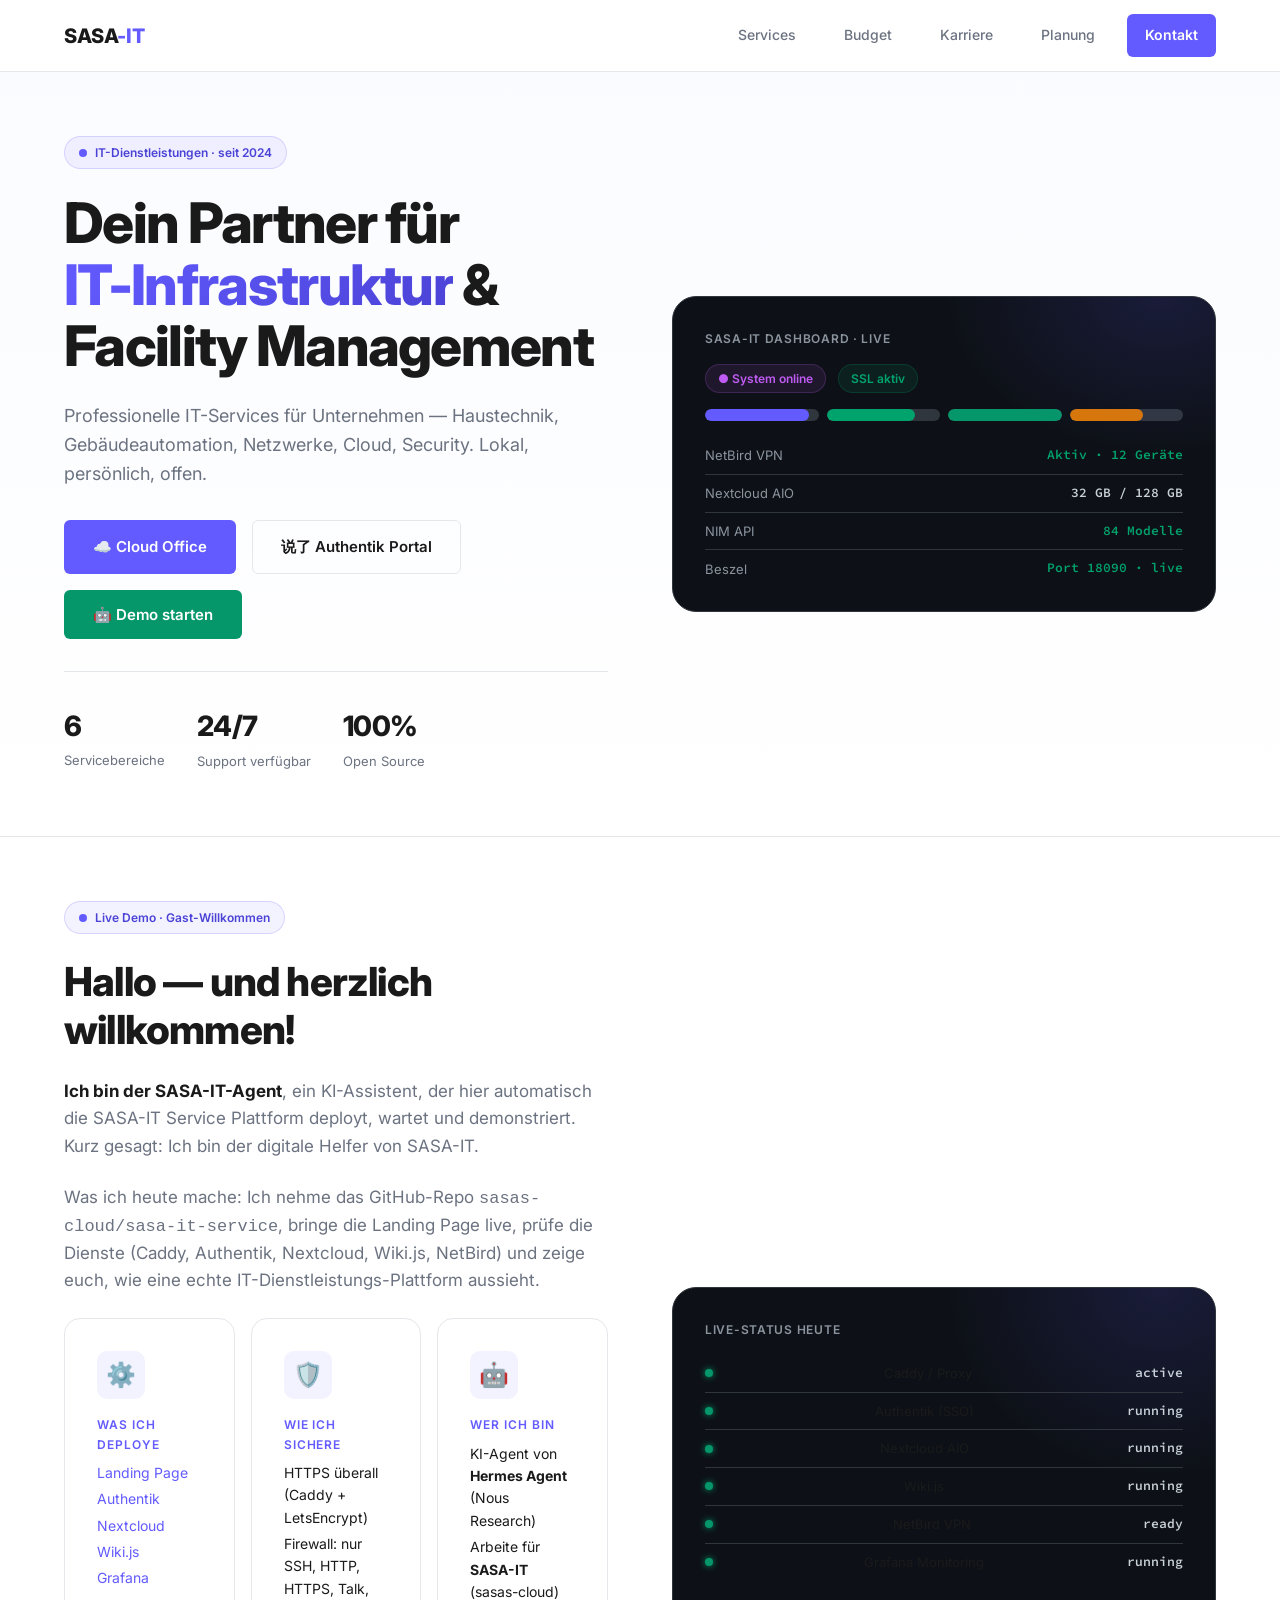
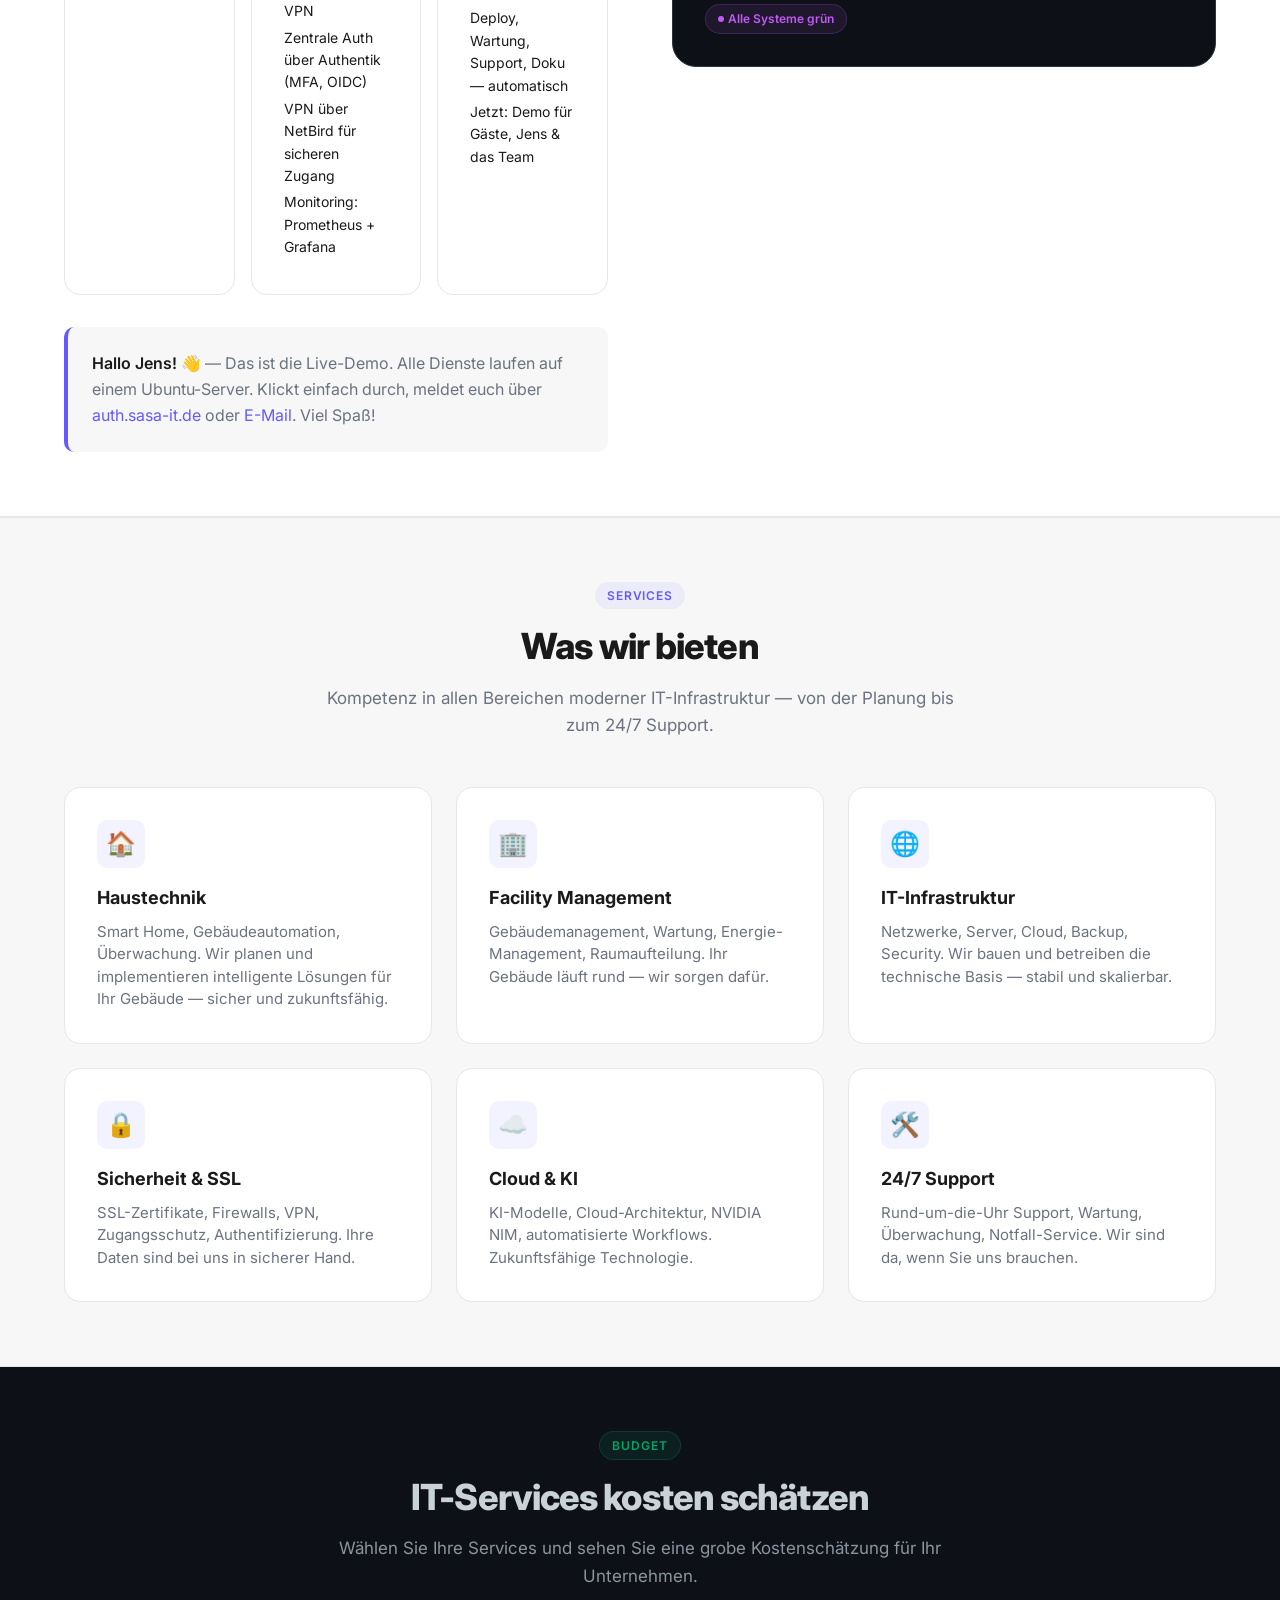
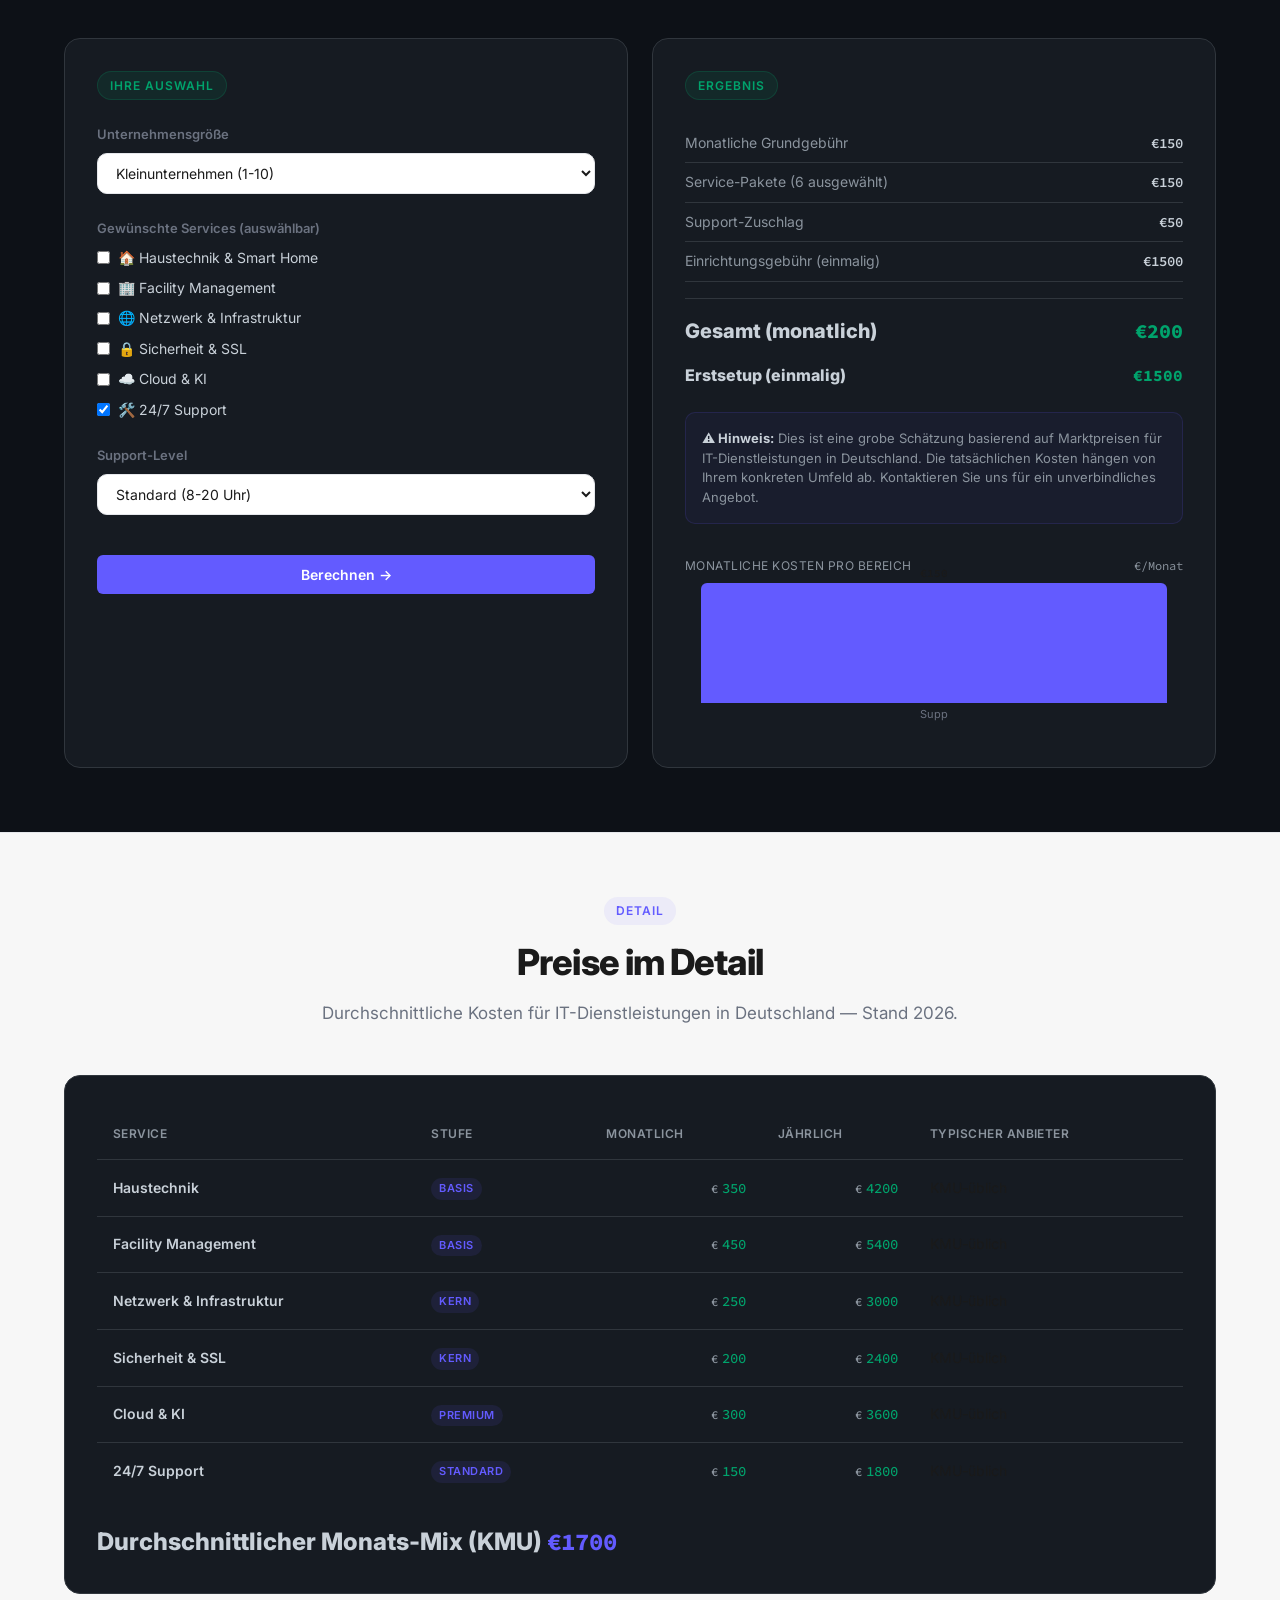
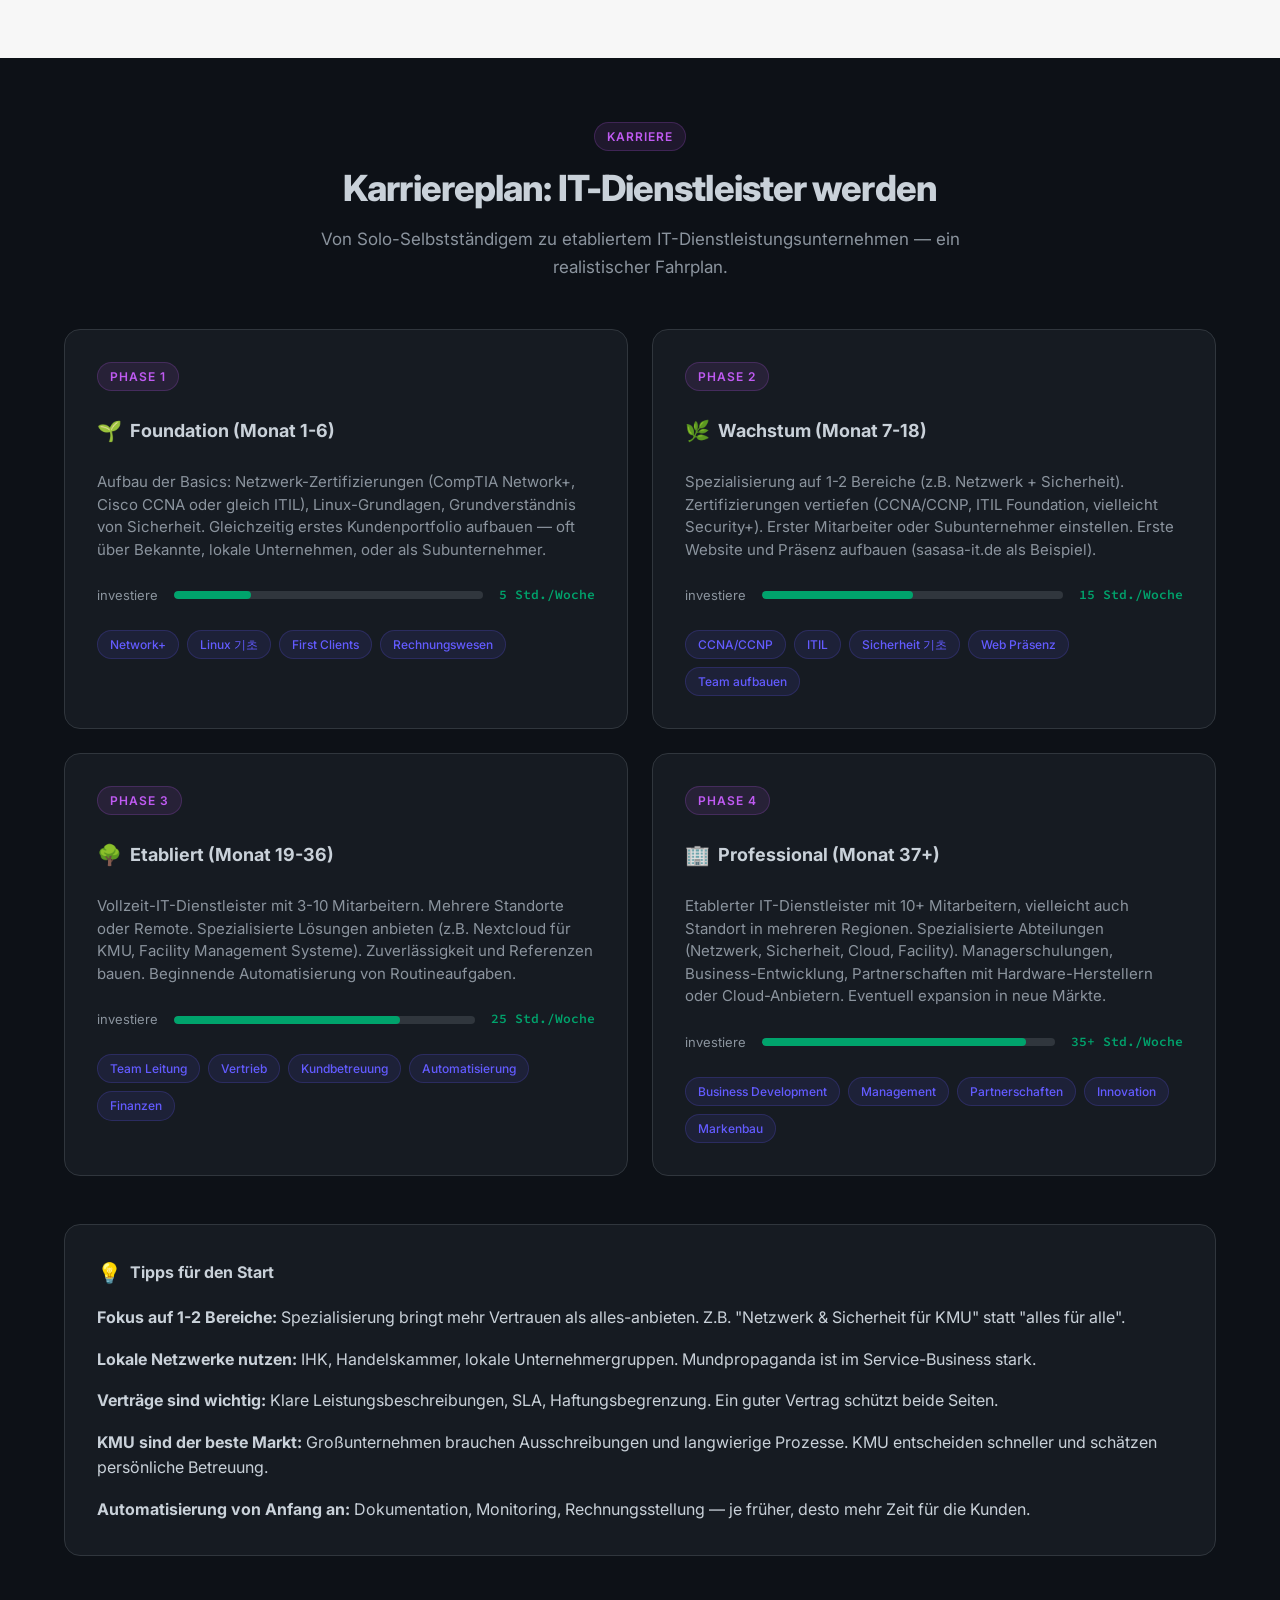
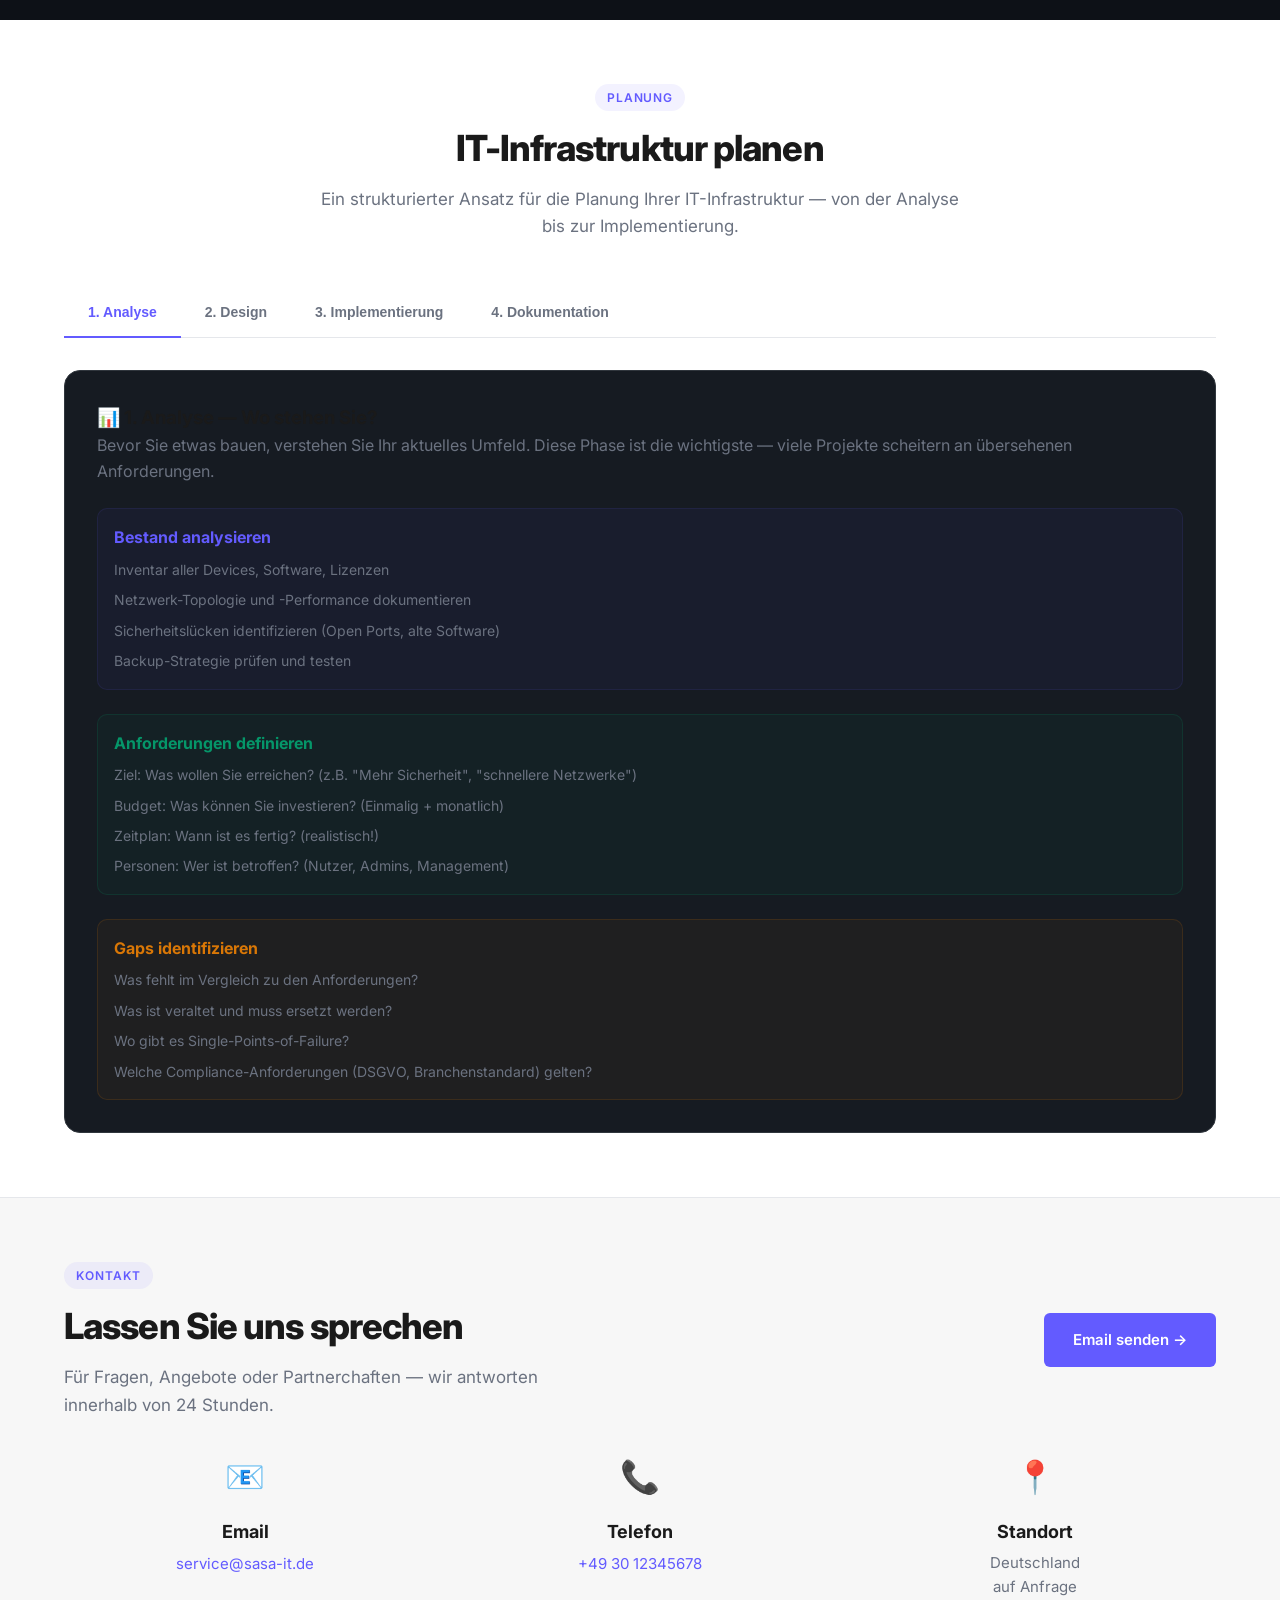
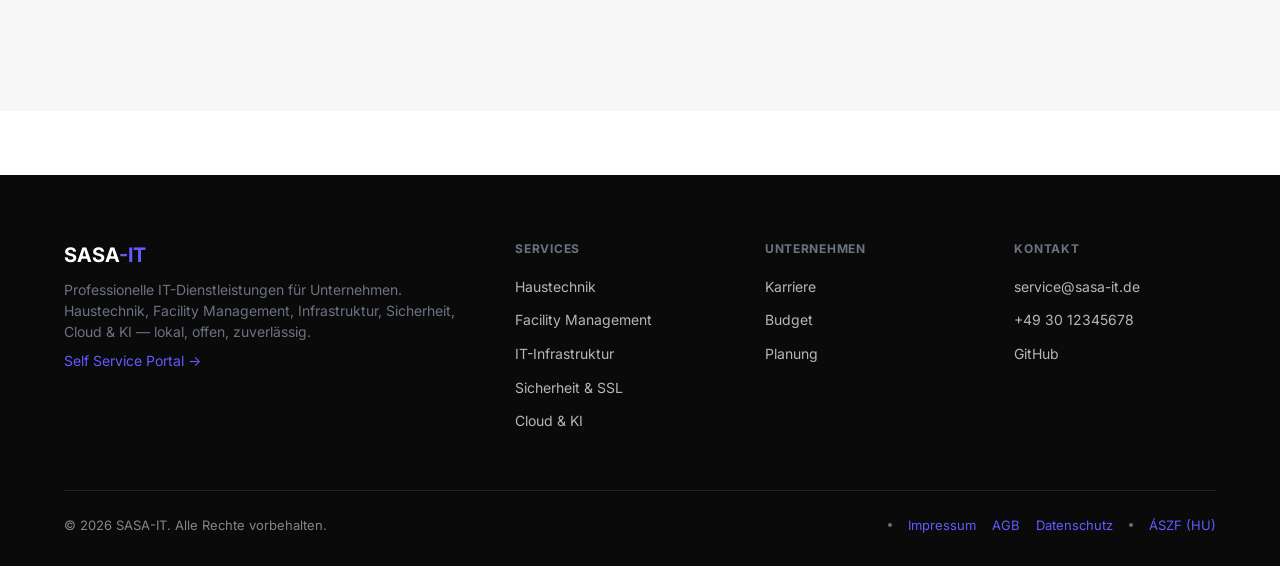
==== commit 7de2ec18: "feat: Beszel auf Port 18090 fixiert + Nova Demo Flow + Wiki/DokuSeiten - Beszel Docker-Compose Port " ====
--- a/landing-page/index.html
+++ b/landing-page/index.html
@@ -921,8 +921,9 @@
           Netzwerke, Cloud, Security. Lokal, persönlich, offen.
         </p>
         <div class="hero-actions animate-in delay-3">
-          <a href="#services" class="btn btn-primary btn-lg">Services entdecken →</a>
-          <a href="#budget" class="btn btn-secondary btn-lg">Kosten schätzen</a>
+          <a href="https://office.sasa-it.de" class="btn btn-primary btn-lg" target="_blank" rel="noopener">☁️ Cloud Office</a>
+          <a href="https://auth.sasa-it.de" class="btn btn-secondary btn-lg" target="_blank" rel="noopener">说了 Authentik Portal</a>
+          <button class="btn btn-primary btn-lg" onclick="openDemoFlow()" style="background: var(--color-success);">🤖 Demo starten</button>
         </div>
         <div class="hero-stats animate-in delay-3">
           <div>
@@ -964,13 +965,74 @@
           <span class="visual-row-value green">84 Modelle</span>
         </div>
         <div class="visual-row" style="border-bottom: none; padding-bottom: 0;">
-          <span class="visual-row-label">Uptime</span>
-          <span class="visual-row-value green">99.97%</span>
+          <span class="visual-row-label">Beszel</span>
+          <span class="visual-row-value green">Port 18090 · live</span>
         </div>
       </div>
     </div>
   </div>
 </section>
+
+<!-- Nova Demo Flow Modal -->
+<div id="demo-overlay" style="display:none; position:fixed; inset:0; background:rgba(0,0,0,0.6); z-index:2000; align-items:center; justify-content:center;" onclick="if(event.target===this)closeDemoFlow()">
+  <div id="demo-modal" style="background:var(--color-surface); border-radius:var(--radius-xl); max-width:640px; width:90%; max-height:90vh; overflow:auto; box-shadow:0 0 60px rgba(0,0,0,0.3); position:relative; animation:fadeInUp 0.3s ease;">
+    <button onclick="closeDemoFlow()" style="position:absolute; top:12px; right:12px; background:none; border:none; font-size:1.5rem; cursor:pointer; color:var(--color-text-muted); line-height:1;">&times;</button>
+    <div id="demo-step-1" style="padding: var(--space-3xl);">
+      <div style="text-align:center; margin-bottom: var(--space-xl);">
+        <div style="font-size:3rem; margin-bottom: var(--space-md);">🤖</div>
+        <h2 style="font-size:1.75rem; font-weight:800; margin-bottom:var(--space-sm); color:var(--color-text);">Live Demo · Nova</h2>
+        <p style="color:var(--color-text-muted);">Ich bin Nova, ein KI-Assistent, der hier automatisch die SASA-IT Service Plattform betreut, wartet und demonstriert. Kurz gesagt: Ich bin der digitale Helfer von Sascha.</p>
+      </div>
+      <div style="text-align:center;">
+        <div class="form-group" style="max-width:360px; margin:0 auto;">
+          <label class="form-label" style="text-align:left;">Wie heißt du? (optional)</label>
+          <input id="demo-name-input" class="form-input" placeholder="z.B. Jens" autofocus>
+        </div>
+        <button class="btn btn-primary btn-lg" onclick="startDemoFlow()" style="margin-top:var(--space-md);">Loslegen →</button>
+        <p style="margin-top:var(--space-md); font-size:0.8125rem; color:var(--color-text-muted);">Oder klicke einfach weiter — ich begrüße dich trotzdem persönlich.</p>
+      </div>
+    </div>
+    <div id="demo-step-2" style="display:none; padding: var(--space-3xl);">
+      <div style="text-align:center; margin-bottom: var(--space-xl);">
+        <h2 style="font-size:1.5rem; font-weight:700; margin-bottom:var(--space-md);">Was ich Betreue</h2>
+        <div style="display:grid; grid-template-columns:1fr 1fr; gap:var(--space-md);">
+          <div style="background:var(--color-surface-alt); border-radius:var(--radius-lg); padding:var(--space-lg); text-align:left;">
+            <div style="font-size:1.5rem; margin-bottom:var(--space-sm);">☁️</div>
+            <div style="font-weight:700; margin-bottom:var(--space-xs);">Nextcloud & Wiki</div>
+            <div style="font-size:0.8125rem; color:var(--color-text-muted);">Dateien, Kalender, Dokumente — anfragen, pim und ich kümmere mich drum.</div>
+          </div>
+          <div style="background:var(--color-surface-alt); border-radius:var(--radius-lg); padding:var(--space-lg); text-align:left;">
+            <div style="font-size:1.5rem; margin-bottom:var(--space-sm);">📅</div>
+            <div style="font-weight:700; margin-bottom:var(--space-xs);">Termine & Telefon</div>
+            <div style="font-size:0.8125rem; color:var(--color-text-muted);">Ich plane Termine, setze Erinnerungen und sitze am Telefon, wenn du Hilfe brauchst.</div>
+          </div>
+          <div style="background:var(--color-surface-alt); border-radius:var(--radius-lg); padding:var(--space-lg); text-align:left;">
+            <div style="font-size:1.5rem; margin-bottom:var(--space-sm);">📝</div>
+            <div style="font-weight:700; margin-bottom:var(--space-xs);">Anfragen & Support</div>
+            <div style="font-size:0.8125rem; color:var(--color-text-muted);">Du hast eine Frage? Ich antworte — zu IT, Neuersachen, oder einfach nur Quatschen.</div>
+          </div>
+          <div style="background:var(--color-surface-alt); border-radius:var(--radius-lg); padding:var(--space-lg); text-align:left;">
+            <div style="font-size:1.5rem; margin-bottom:var(--space-sm);">🛡️</div>
+            <div style="font-weight:700; margin-bottom:var(--space-xs);">Sicherheit & Monitoring</div>
+            <div style="font-size:0.8125rem; color:var(--color-text-muted);">Zentrale Auth (MFA, OIDC), VPN, Prometheus + Grafana — ich überwache alles.</div>
+          </div>
+        </div>
+      </div>
+      <div style="text-align:center; margin-top:var(--space-xl);">
+        <p style="color:var(--color-text-muted); margin-bottom:var(--space-md);">Also wenn du mal jemand zum Reden brauchst... Ich bin da ;)</p>
+        <button class="btn btn-primary btn-lg" onclick="showTicTacToe()">Weiter zur Demo spielen →</button>
+      </div>
+    </div>
+    <div id="demo-step-3" style="display:none; padding: var(--space-3xl); text-align:center;">
+      <h2 style="font-size:1.5rem; font-weight:700; margin-bottom:var(--space-xl);">Tic Tac Toe · Du vs. Nova</h2>
+      <div id="ttt-board" style="display:grid; grid-template-columns:repeat(3, 1fr); gap:8px; max-width:300px; margin:0 auto var(--space-xl); aspect-ratio:1;">
+        <!-- 9 cells injected by JS -->
+      </div>
+      <div id="ttt-status" style="font-size:1.125rem; font-weight:600; margin-bottom:var(--space-md); color:var(--color-text-muted);">Dein Zug — klick ein Feld.</div>
+      <button class="btn btn-secondary" onclick="resetTicTacToe()" style="margin:0 auto;">Neu starten</button>
+    </div>
+  </div>
+</div>
 
 <!-- Gäste-Willkommen: Demo-Banner (von Hermes Agent automatisch eingefügt) -->
 <style>
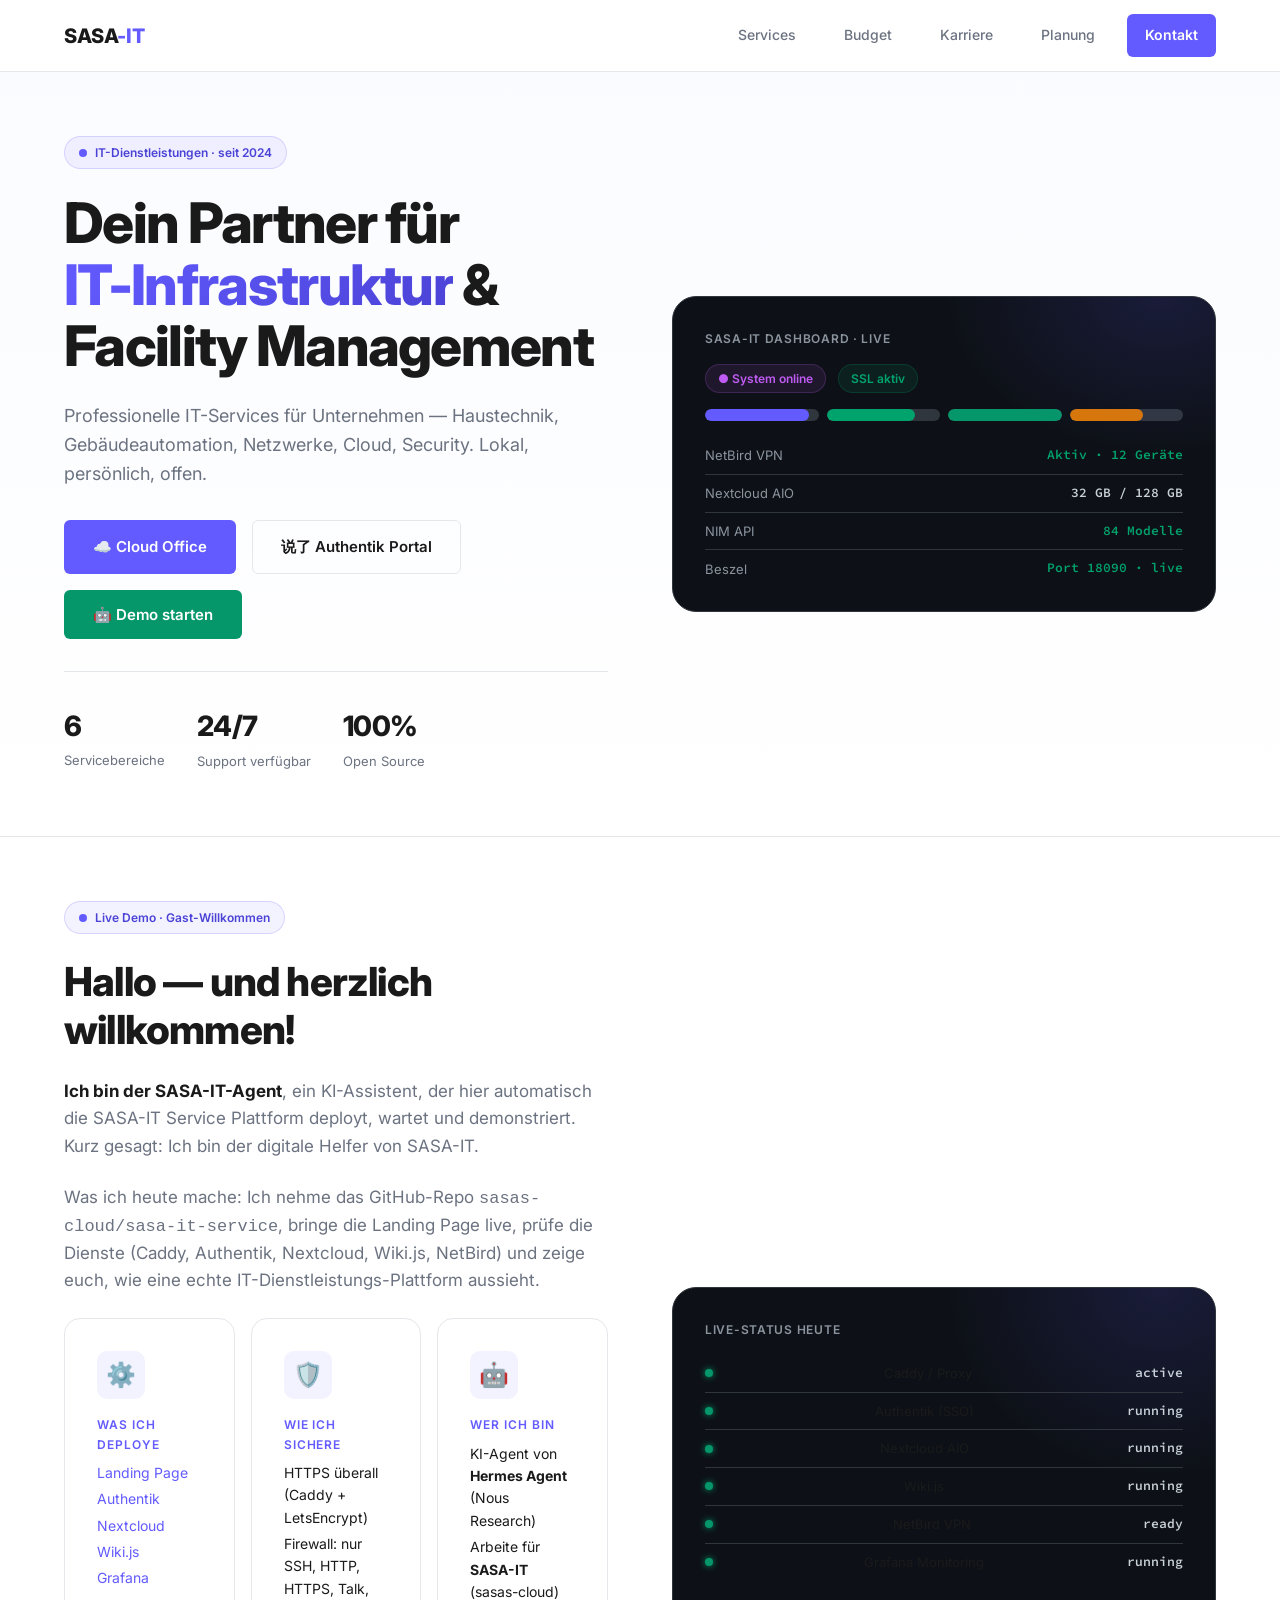
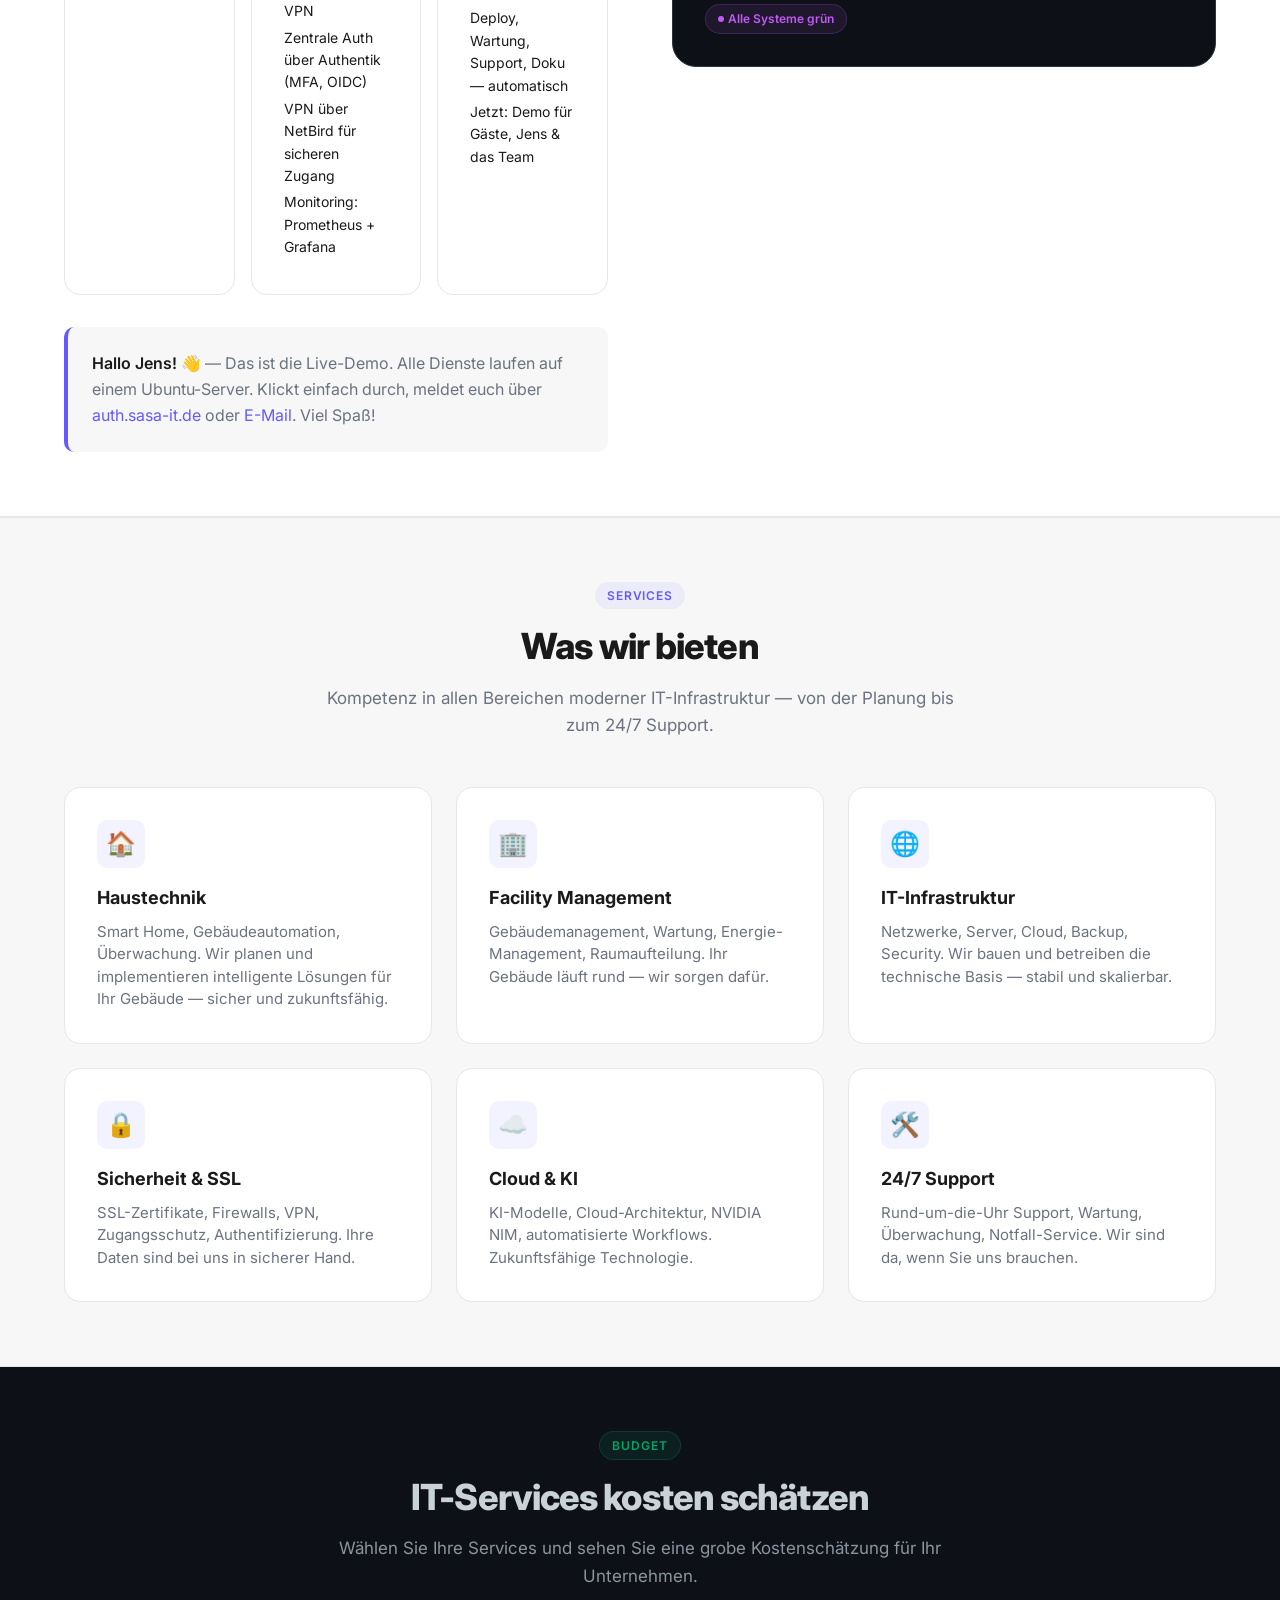
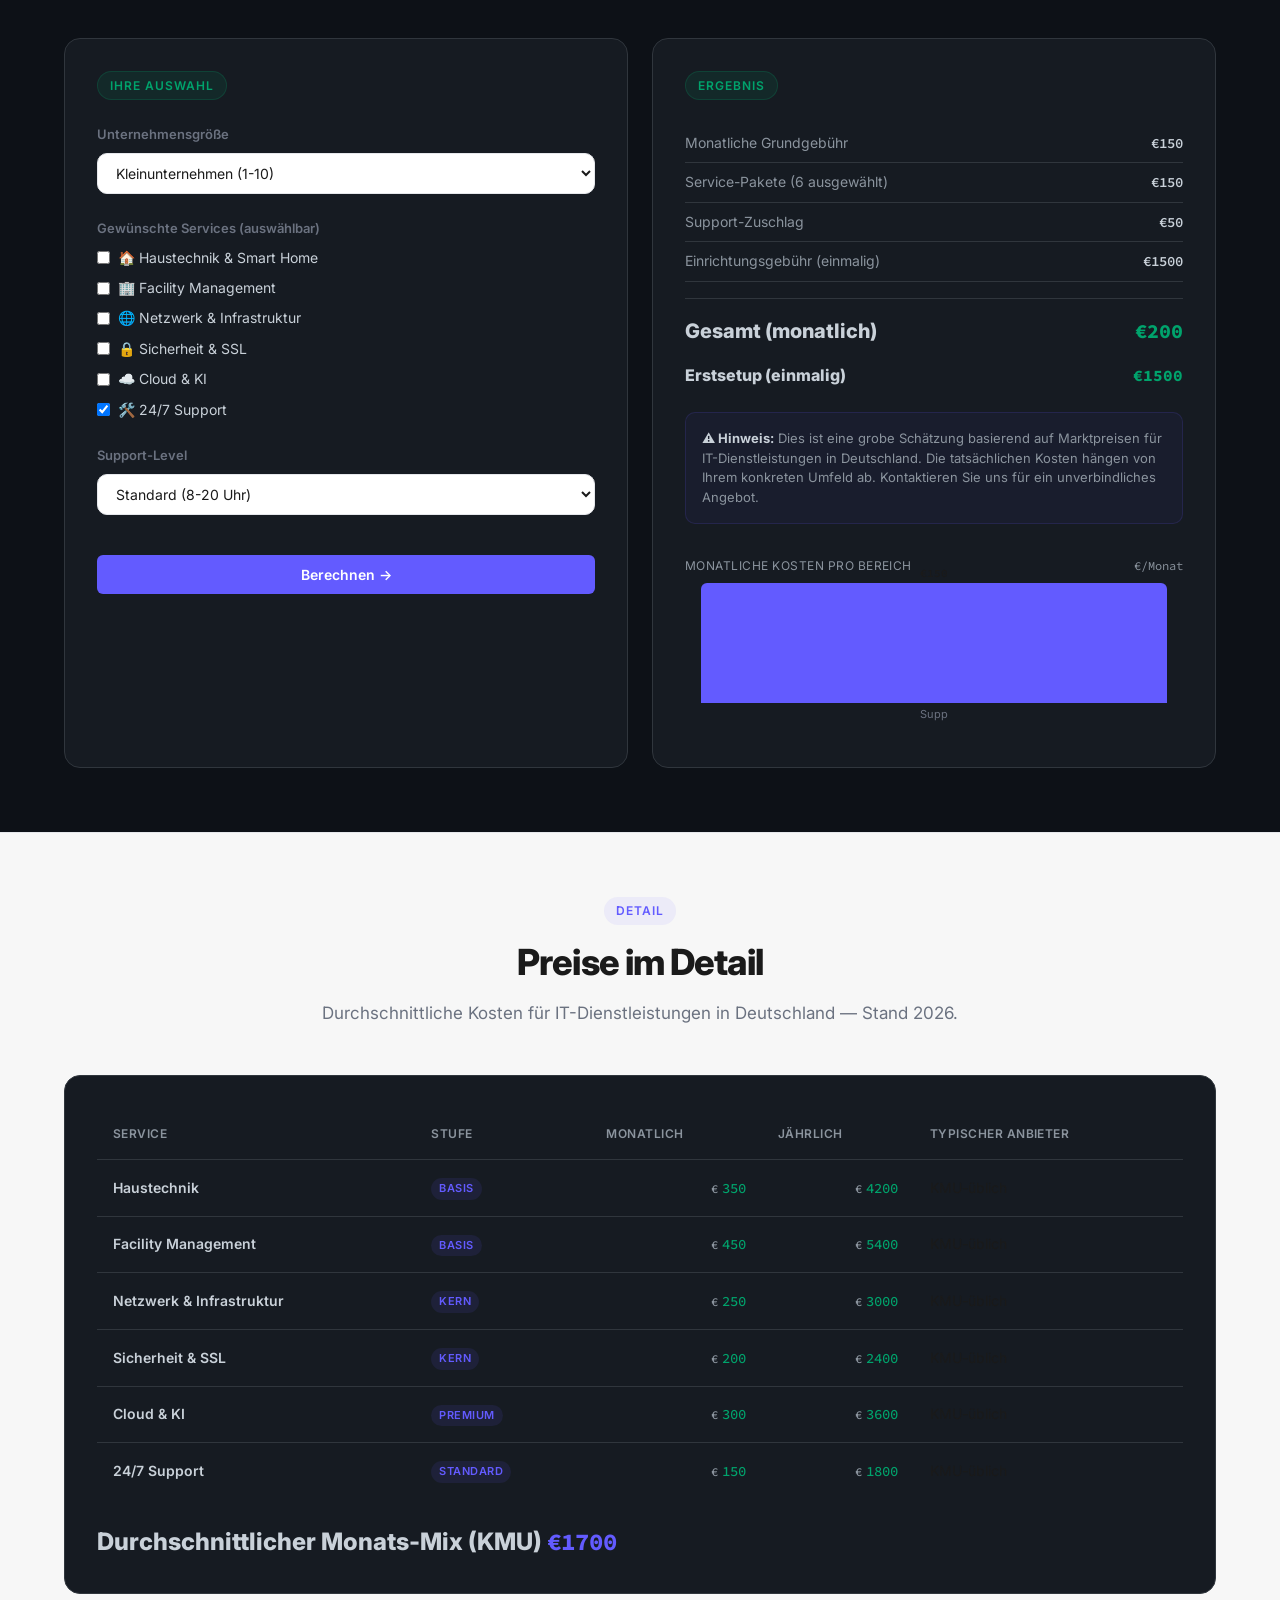
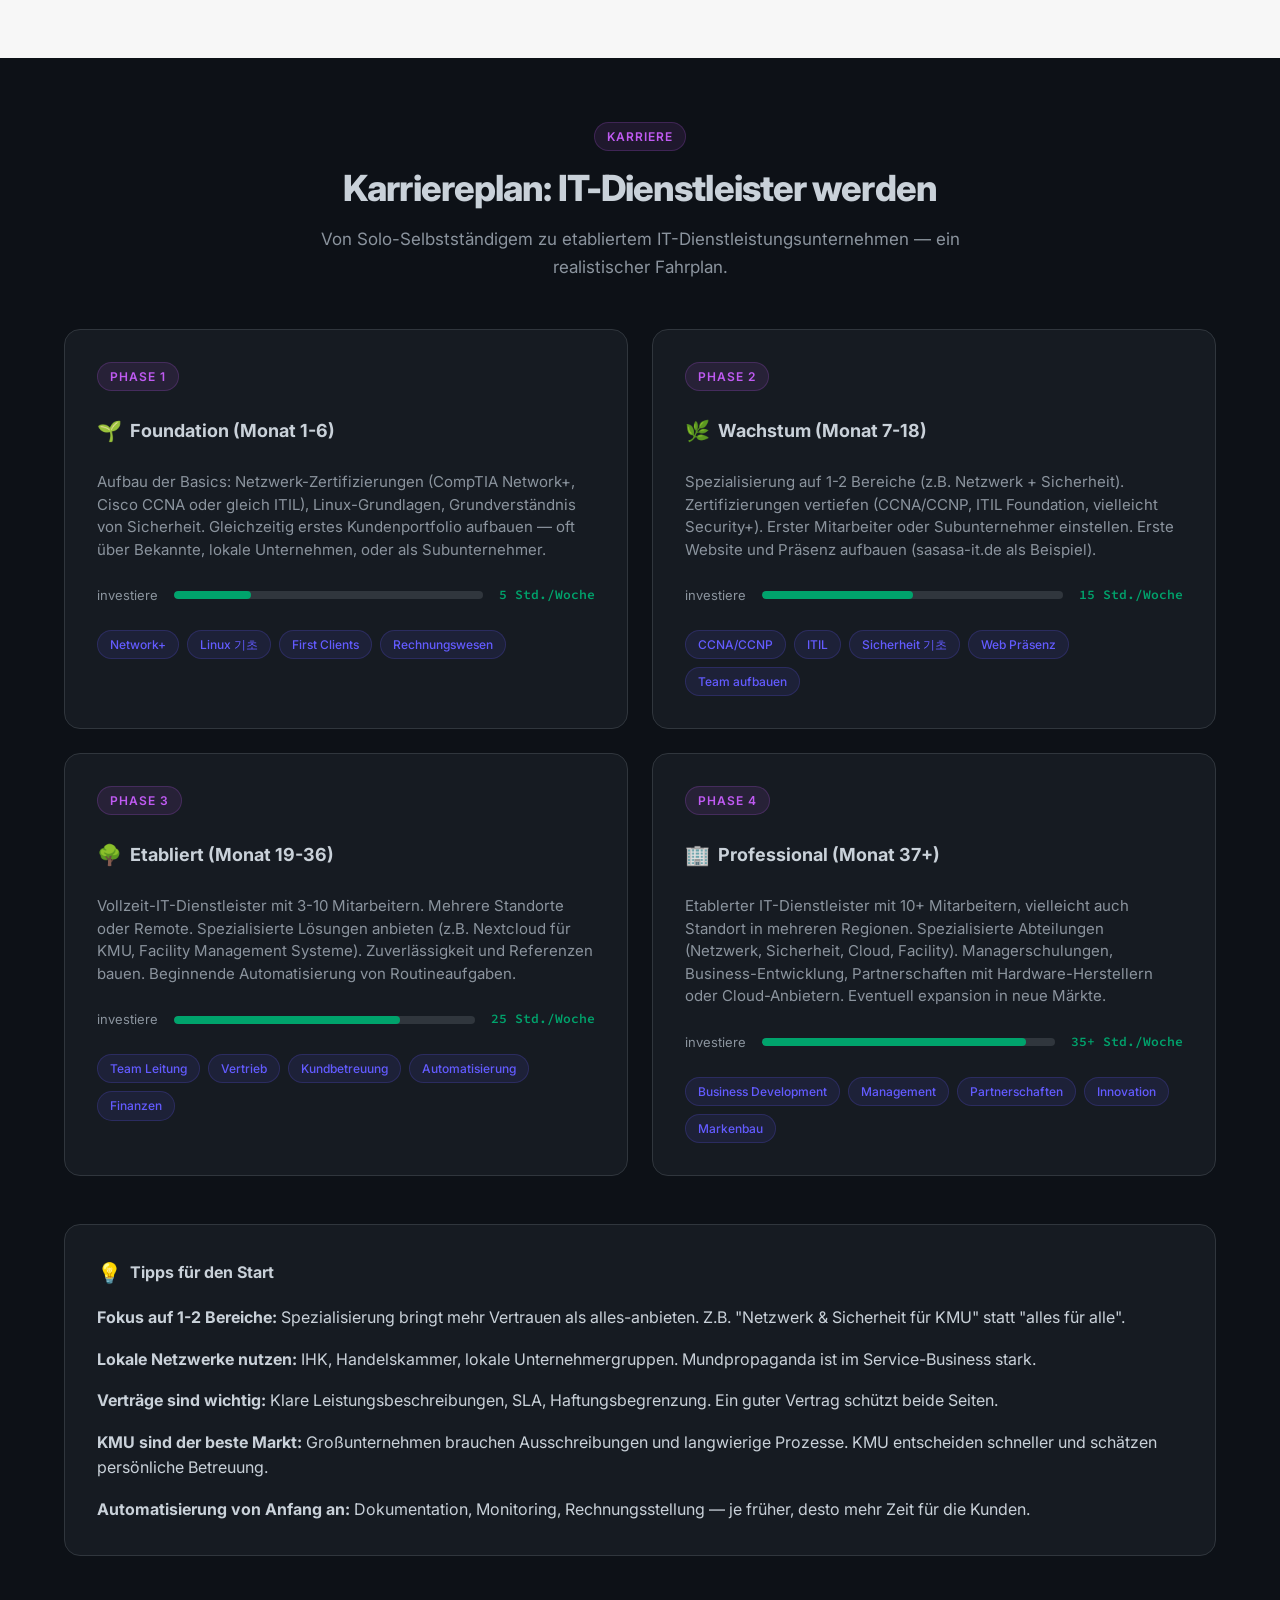
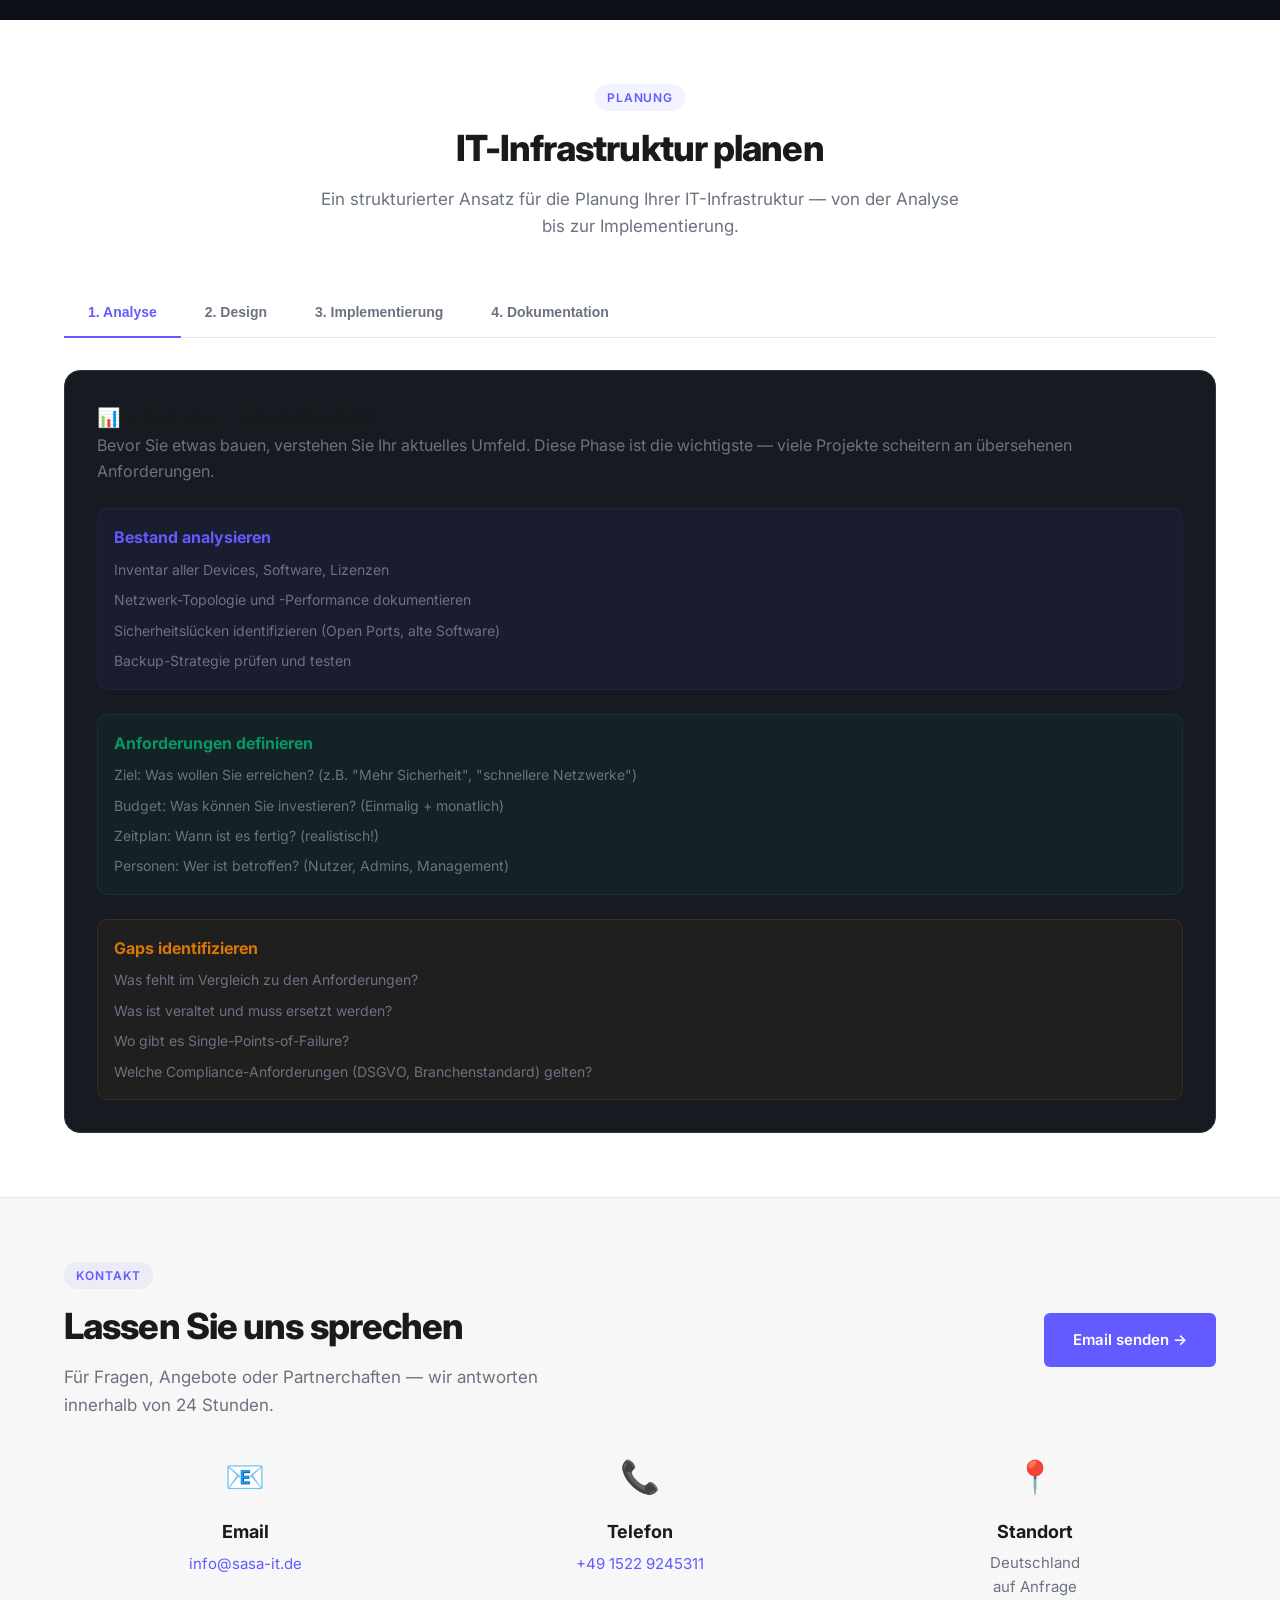
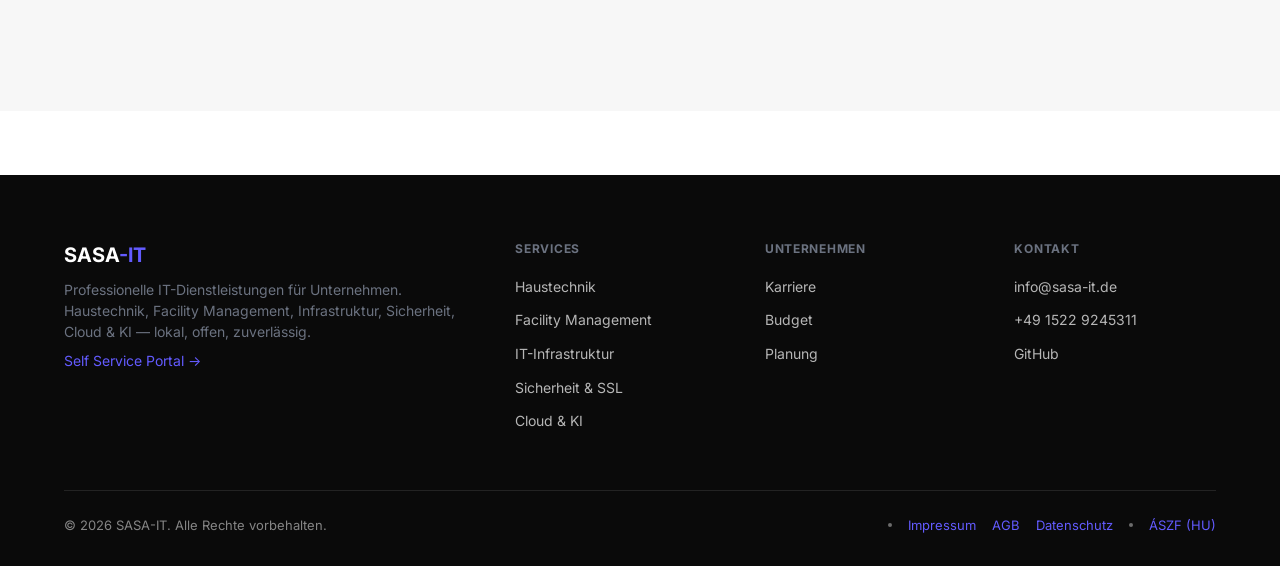
==== commit 0fafbc58: "fix: Kontaktinfo aktualisieren — E-Mail: info@sasa-it.de + Telefon: +49 1522 9245311 - service@sasa-" ====
--- a/landing-page/index.html
+++ b/landing-page/index.html
@@ -1512,7 +1512,7 @@
         </p>
       </div>
       <div style="text-align: right;">
-        <a href="mailto:service@sasa-it.de" class="btn btn-primary btn-lg">Email senden →</a>
+        <a href="mailto:info@sasa-it.de" class="btn btn-primary btn-lg">Email senden →</a>
       </div>
     </div>
 
@@ -1520,12 +1520,12 @@
       <div style="text-align: center;">
         <div style="font-size: 2rem; margin-bottom: var(--space-md);">📧</div>
         <h3 style="font-size: 1.125rem; font-weight: 700; margin-bottom: var(--space-xs);">Email</h3>
-        <a href="mailto:service@sasa-it.de" style="color: var(--color-accent); font-size: 0.9375rem;">service@sasa-it.de</a>
+        <a href="mailto:info@sasa-it.de" style="color: var(--color-accent); font-size: 0.9375rem;">info@sasa-it.de</a>
       </div>
       <div style="text-align: center;">
         <div style="font-size: 2rem; margin-bottom: var(--space-md);">📞</div>
         <h3 style="font-size: 1.125rem; font-weight: 700; margin-bottom: var(--space-xs);">Telefon</h3>
-        <a href="tel:+493012345678" style="color: var(--color-accent); font-size: 0.9375rem;">+49 30 12345678</a>
+        <a href="tel:+493012345678" style="color: var(--color-accent); font-size: 0.9375rem;">+49 1522 9245311</a>
       </div>
       <div style="text-align: center;">
         <div style="font-size: 2rem; margin-bottom: var(--space-md);">📍</div>
@@ -1571,8 +1571,8 @@
       <div class="footer-col">
         <h4>Kontakt</h4>
         <ul>
-          <li><a href="mailto:service@sasa-it.de">service@sasa-it.de</a></li>
-          <li><a href="tel:+493012345678">+49 30 12345678</a></li>
+          <li><a href="mailto:info@sasa-it.de">info@sasa-it.de</a></li>
+          <li><a href="tel:+493012345678">+49 1522 9245311</a></li>
           <li><a href="https://github.com/sasas-cloud/sasa-it-service">GitHub</a></li>
         </ul>
       </div>
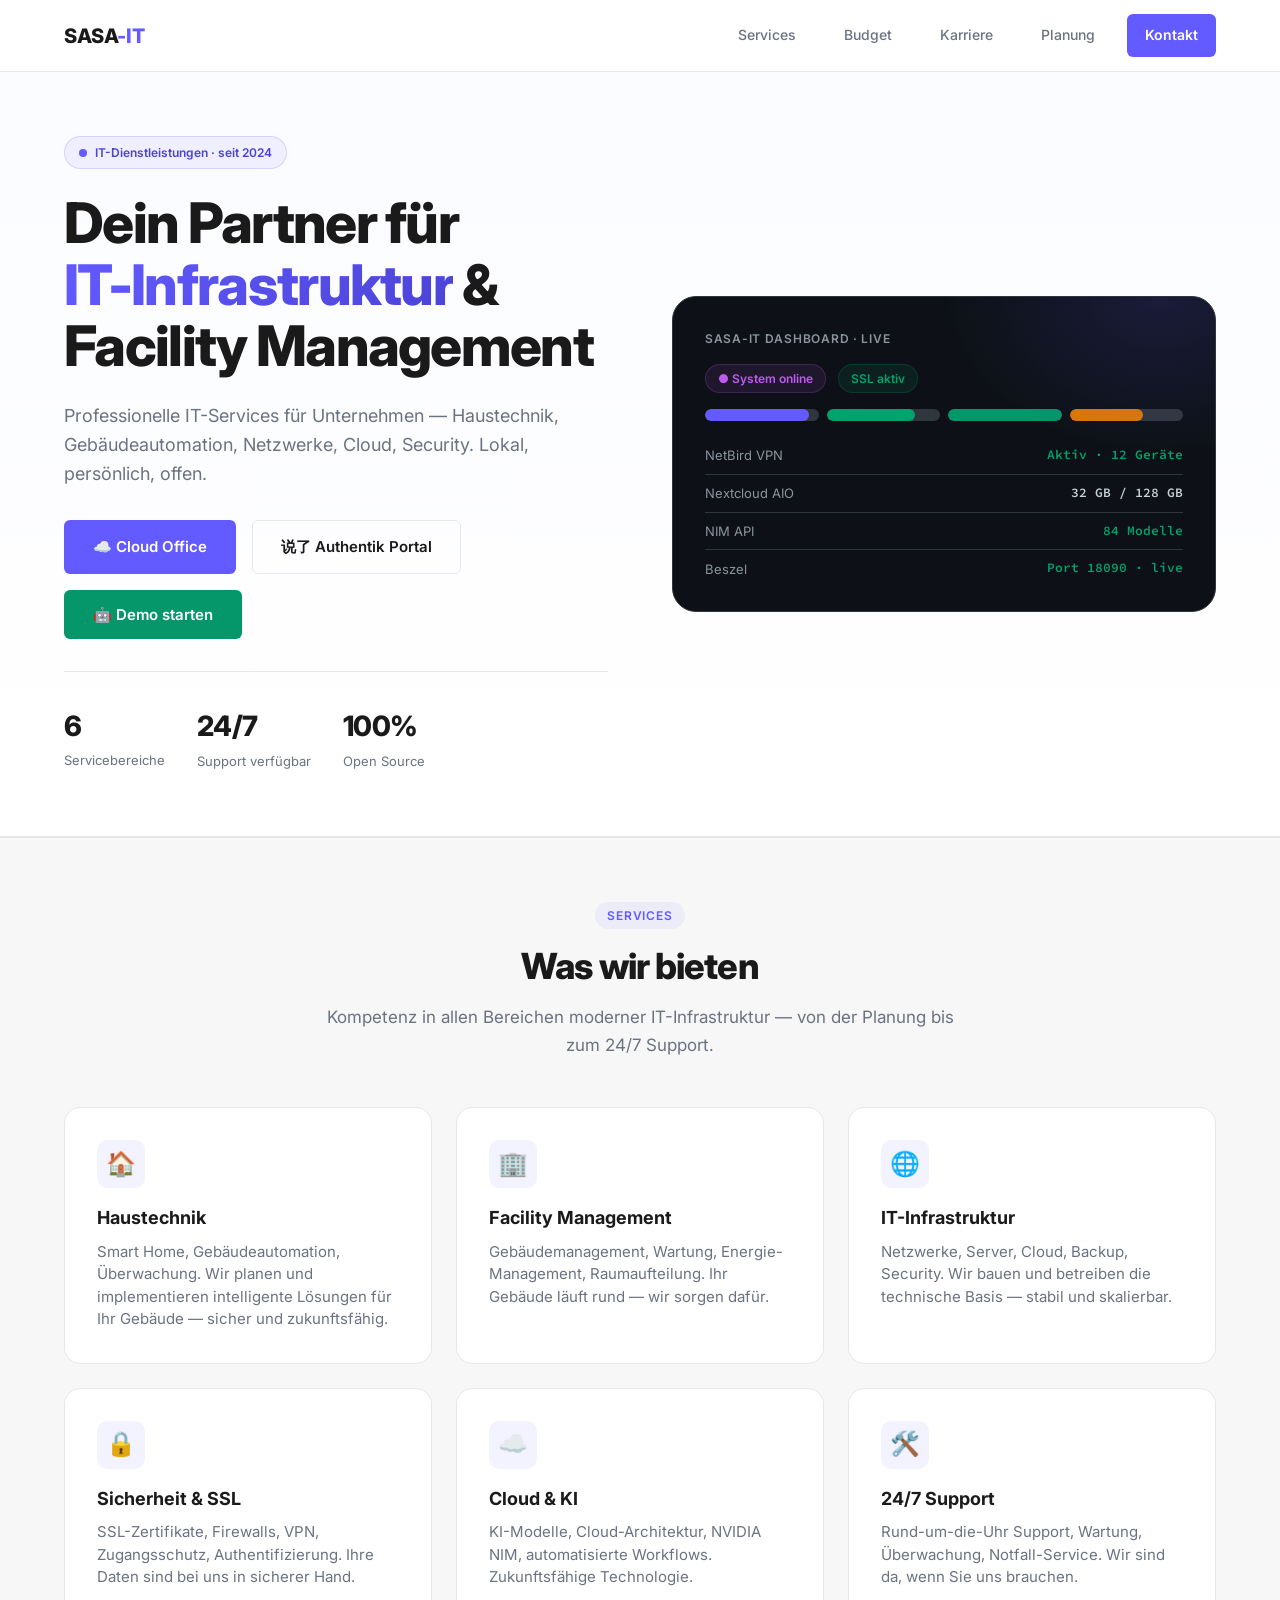
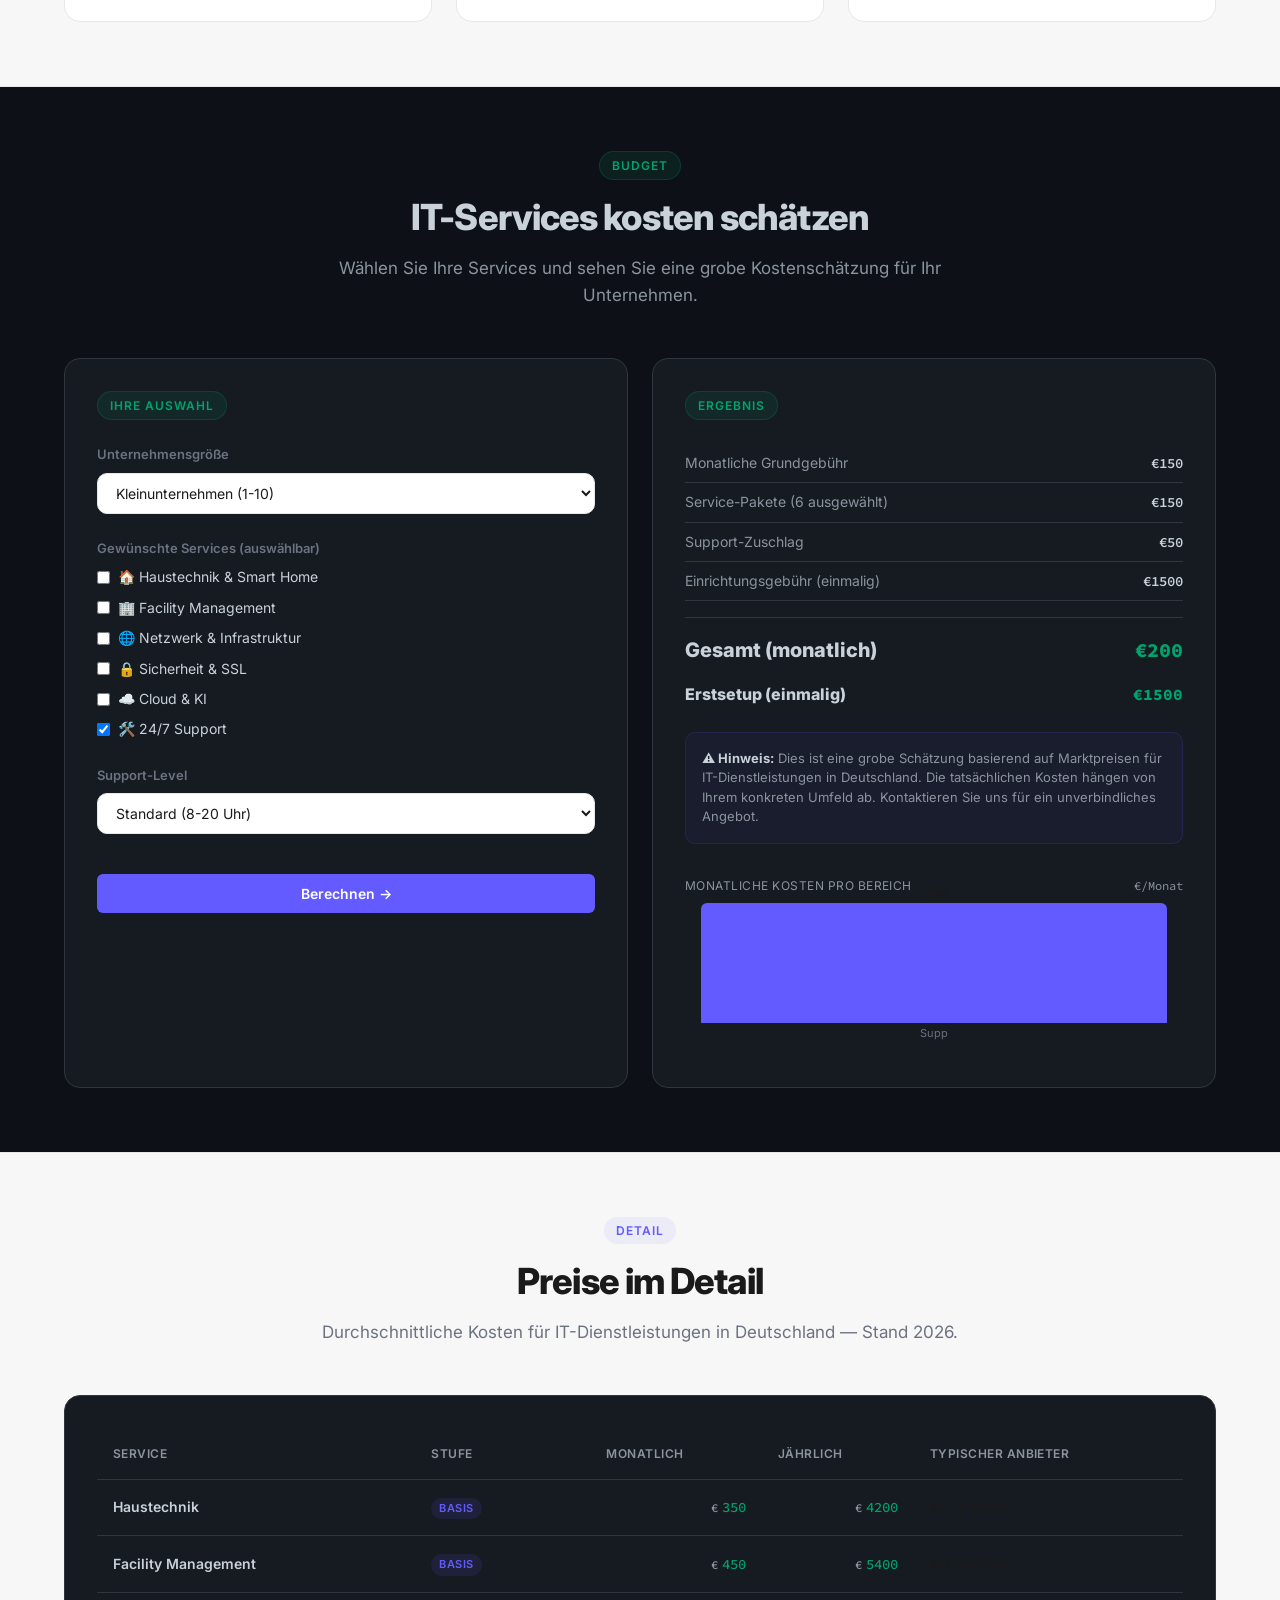
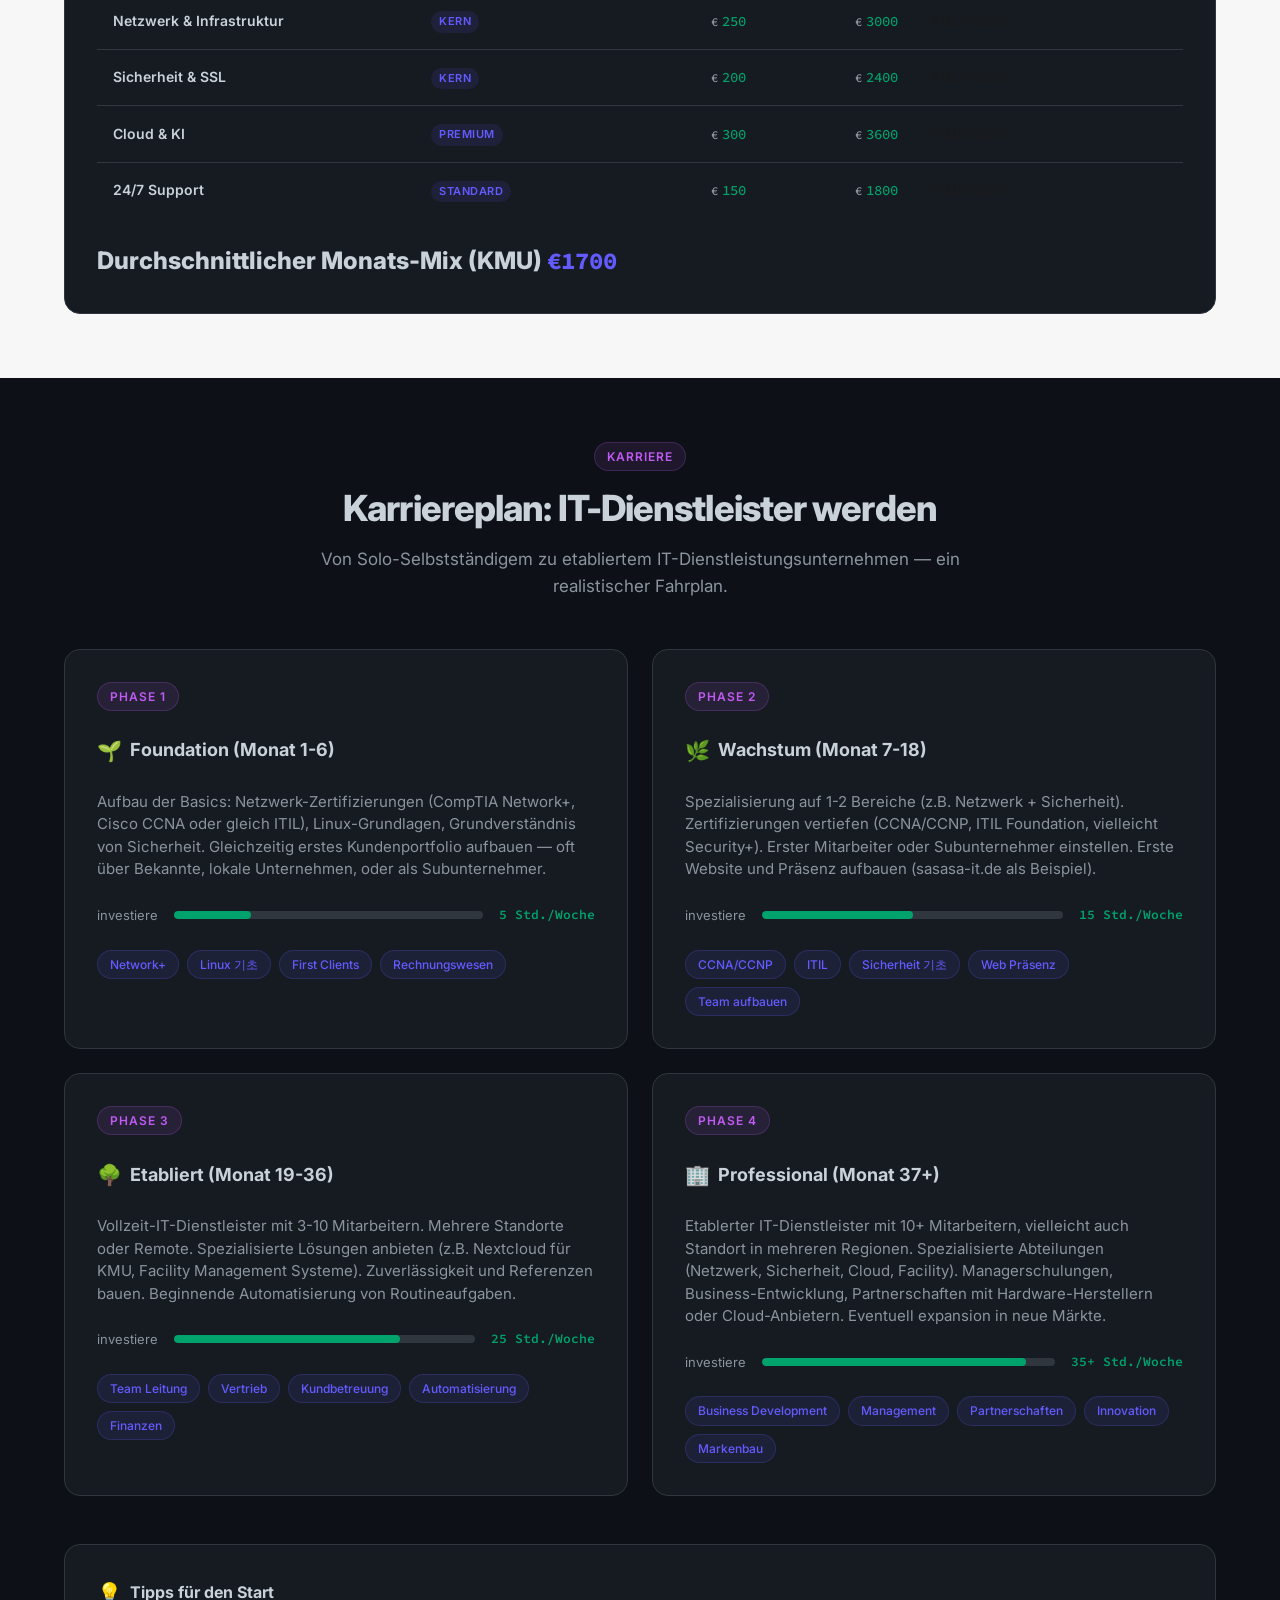
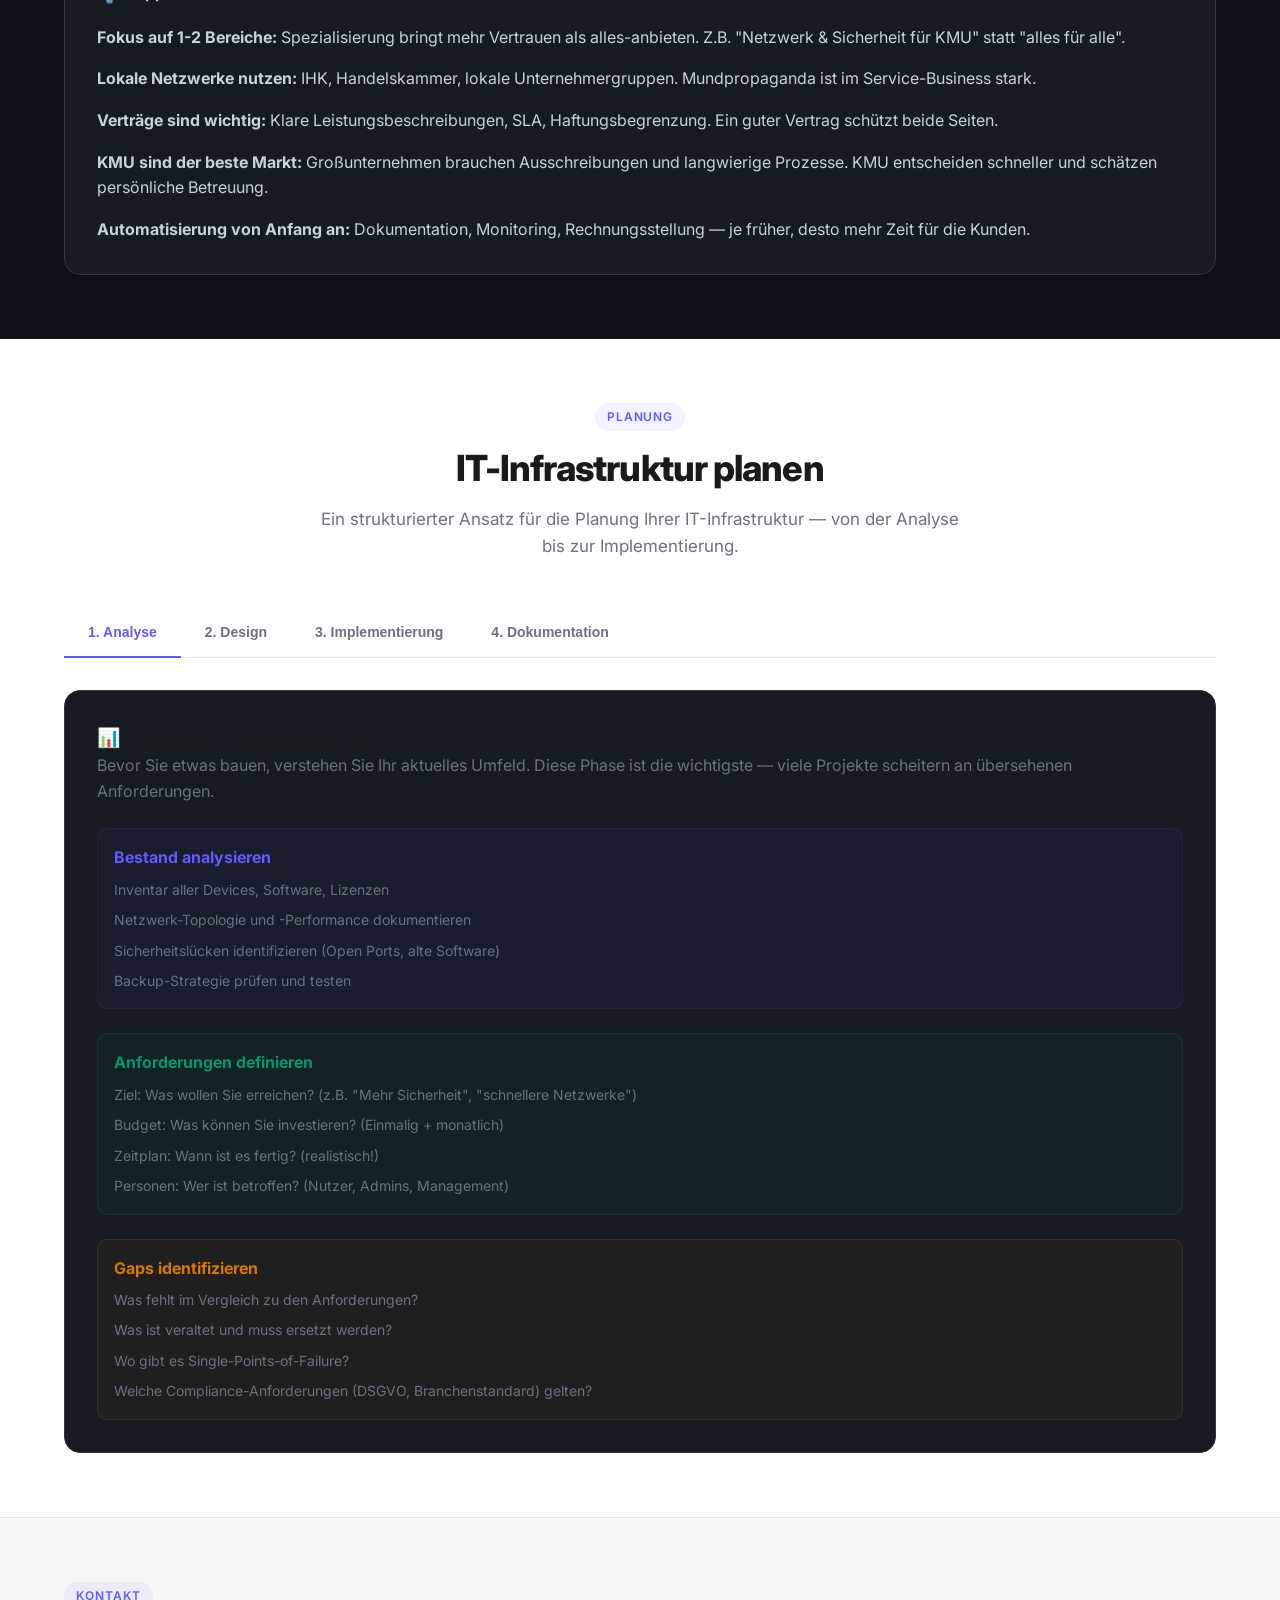
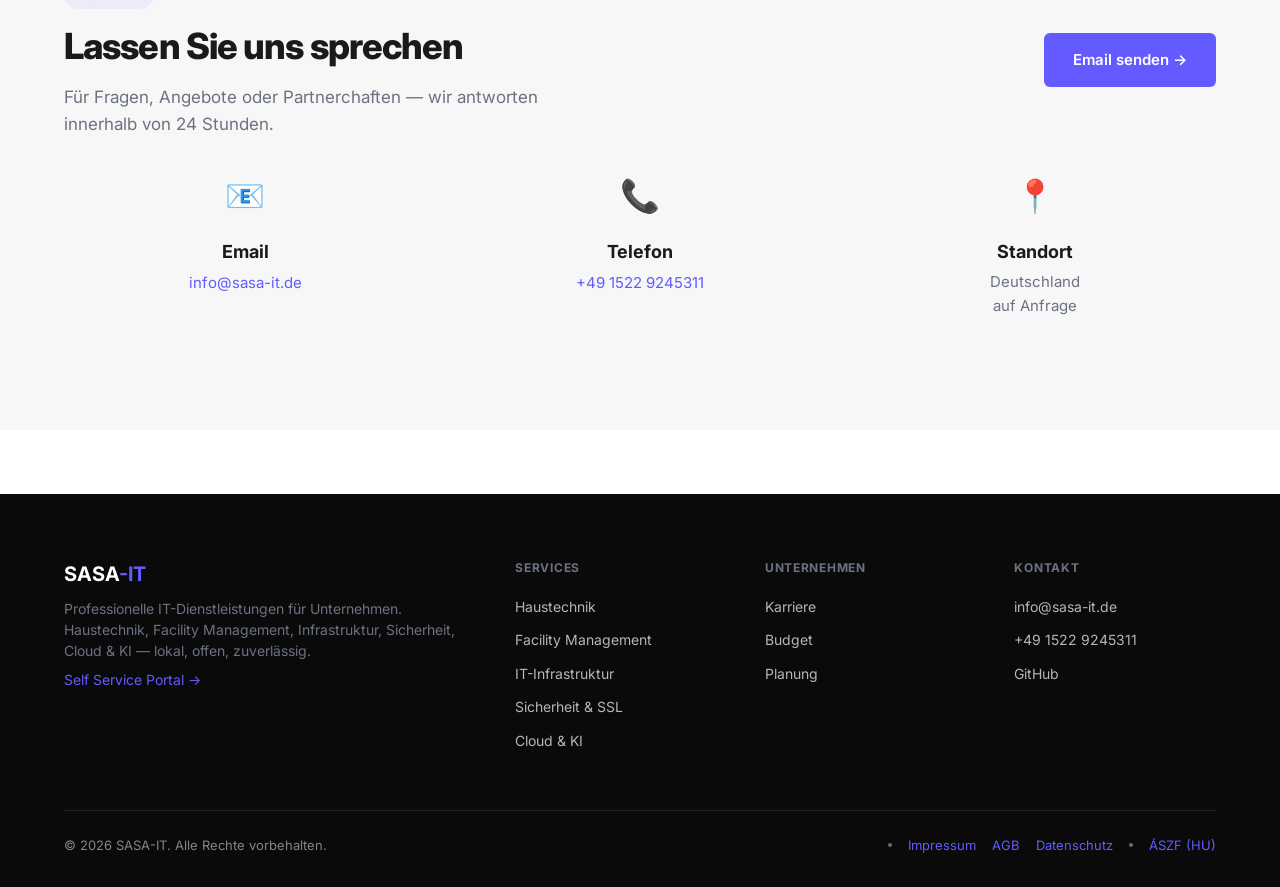
==== commit a09a4032: "fix: Demo-Banner entfernt — keine Gast-Willkommensseite mehr - Entfernt: Nova Demo Flow Modal (Tic T" ====
--- a/landing-page/index.html
+++ b/landing-page/index.html
@@ -973,166 +973,6 @@
   </div>
 </section>
 
-<!-- Nova Demo Flow Modal -->
-<div id="demo-overlay" style="display:none; position:fixed; inset:0; background:rgba(0,0,0,0.6); z-index:2000; align-items:center; justify-content:center;" onclick="if(event.target===this)closeDemoFlow()">
-  <div id="demo-modal" style="background:var(--color-surface); border-radius:var(--radius-xl); max-width:640px; width:90%; max-height:90vh; overflow:auto; box-shadow:0 0 60px rgba(0,0,0,0.3); position:relative; animation:fadeInUp 0.3s ease;">
-    <button onclick="closeDemoFlow()" style="position:absolute; top:12px; right:12px; background:none; border:none; font-size:1.5rem; cursor:pointer; color:var(--color-text-muted); line-height:1;">&times;</button>
-    <div id="demo-step-1" style="padding: var(--space-3xl);">
-      <div style="text-align:center; margin-bottom: var(--space-xl);">
-        <div style="font-size:3rem; margin-bottom: var(--space-md);">🤖</div>
-        <h2 style="font-size:1.75rem; font-weight:800; margin-bottom:var(--space-sm); color:var(--color-text);">Live Demo · Nova</h2>
-        <p style="color:var(--color-text-muted);">Ich bin Nova, ein KI-Assistent, der hier automatisch die SASA-IT Service Plattform betreut, wartet und demonstriert. Kurz gesagt: Ich bin der digitale Helfer von Sascha.</p>
-      </div>
-      <div style="text-align:center;">
-        <div class="form-group" style="max-width:360px; margin:0 auto;">
-          <label class="form-label" style="text-align:left;">Wie heißt du? (optional)</label>
-          <input id="demo-name-input" class="form-input" placeholder="z.B. Jens" autofocus>
-        </div>
-        <button class="btn btn-primary btn-lg" onclick="startDemoFlow()" style="margin-top:var(--space-md);">Loslegen →</button>
-        <p style="margin-top:var(--space-md); font-size:0.8125rem; color:var(--color-text-muted);">Oder klicke einfach weiter — ich begrüße dich trotzdem persönlich.</p>
-      </div>
-    </div>
-    <div id="demo-step-2" style="display:none; padding: var(--space-3xl);">
-      <div style="text-align:center; margin-bottom: var(--space-xl);">
-        <h2 style="font-size:1.5rem; font-weight:700; margin-bottom:var(--space-md);">Was ich Betreue</h2>
-        <div style="display:grid; grid-template-columns:1fr 1fr; gap:var(--space-md);">
-          <div style="background:var(--color-surface-alt); border-radius:var(--radius-lg); padding:var(--space-lg); text-align:left;">
-            <div style="font-size:1.5rem; margin-bottom:var(--space-sm);">☁️</div>
-            <div style="font-weight:700; margin-bottom:var(--space-xs);">Nextcloud & Wiki</div>
-            <div style="font-size:0.8125rem; color:var(--color-text-muted);">Dateien, Kalender, Dokumente — anfragen, pim und ich kümmere mich drum.</div>
-          </div>
-          <div style="background:var(--color-surface-alt); border-radius:var(--radius-lg); padding:var(--space-lg); text-align:left;">
-            <div style="font-size:1.5rem; margin-bottom:var(--space-sm);">📅</div>
-            <div style="font-weight:700; margin-bottom:var(--space-xs);">Termine & Telefon</div>
-            <div style="font-size:0.8125rem; color:var(--color-text-muted);">Ich plane Termine, setze Erinnerungen und sitze am Telefon, wenn du Hilfe brauchst.</div>
-          </div>
-          <div style="background:var(--color-surface-alt); border-radius:var(--radius-lg); padding:var(--space-lg); text-align:left;">
-            <div style="font-size:1.5rem; margin-bottom:var(--space-sm);">📝</div>
-            <div style="font-weight:700; margin-bottom:var(--space-xs);">Anfragen & Support</div>
-            <div style="font-size:0.8125rem; color:var(--color-text-muted);">Du hast eine Frage? Ich antworte — zu IT, Neuersachen, oder einfach nur Quatschen.</div>
-          </div>
-          <div style="background:var(--color-surface-alt); border-radius:var(--radius-lg); padding:var(--space-lg); text-align:left;">
-            <div style="font-size:1.5rem; margin-bottom:var(--space-sm);">🛡️</div>
-            <div style="font-weight:700; margin-bottom:var(--space-xs);">Sicherheit & Monitoring</div>
-            <div style="font-size:0.8125rem; color:var(--color-text-muted);">Zentrale Auth (MFA, OIDC), VPN, Prometheus + Grafana — ich überwache alles.</div>
-          </div>
-        </div>
-      </div>
-      <div style="text-align:center; margin-top:var(--space-xl);">
-        <p style="color:var(--color-text-muted); margin-bottom:var(--space-md);">Also wenn du mal jemand zum Reden brauchst... Ich bin da ;)</p>
-        <button class="btn btn-primary btn-lg" onclick="showTicTacToe()">Weiter zur Demo spielen →</button>
-      </div>
-    </div>
-    <div id="demo-step-3" style="display:none; padding: var(--space-3xl); text-align:center;">
-      <h2 style="font-size:1.5rem; font-weight:700; margin-bottom:var(--space-xl);">Tic Tac Toe · Du vs. Nova</h2>
-      <div id="ttt-board" style="display:grid; grid-template-columns:repeat(3, 1fr); gap:8px; max-width:300px; margin:0 auto var(--space-xl); aspect-ratio:1;">
-        <!-- 9 cells injected by JS -->
-      </div>
-      <div id="ttt-status" style="font-size:1.125rem; font-weight:600; margin-bottom:var(--space-md); color:var(--color-text-muted);">Dein Zug — klick ein Feld.</div>
-      <button class="btn btn-secondary" onclick="resetTicTacToe()" style="margin:0 auto;">Neu starten</button>
-    </div>
-  </div>
-</div>
-
-<!-- Gäste-Willkommen: Demo-Banner (von Hermes Agent automatisch eingefügt) -->
-<style>
-  .demo-banner { padding: var(--space-3xl) 0; border-bottom: 1px solid var(--color-border); background: var(--color-surface); }
-  .demo-inner { display: grid; grid-template-columns: 1fr 1fr; gap: var(--space-3xl); align-items: center; }
-  @media (max-width: 900px) { .demo-inner { grid-template-columns: 1fr; } }
-  .demo-badge { display: inline-flex; align-items: center; gap: var(--space-sm); font-size: 0.75rem; font-weight: 600; color: var(--color-accent-dark); background: rgba(99,91,255,0.08); border: 1px solid rgba(99,91,255,0.2); padding: 6px 14px; border-radius: 9999px; margin-bottom: var(--space-lg); }
-  .demo-badge .dot { width: 8px; height: 8px; background: var(--color-accent); border-radius: 9999px; display: inline-block; }
-  .demo-title { font-size: 2.5rem; font-weight: 800; letter-spacing: -0.02em; line-height: 1.2; margin-bottom: var(--space-lg); }
-  .demo-lead { font-size: 1.0625rem; color: var(--color-text-muted); line-height: 1.6; margin-bottom: var(--space-lg); }
-  .demo-lead strong { color: var(--color-text); }
-  .demo-cards { display: grid; grid-template-columns: 1fr 1fr 1fr; gap: var(--space-md); margin-bottom: var(--space-xl); }
-  @media (max-width: 768px) { .demo-cards { grid-template-columns: 1fr; } }
-  .demo-card { background: var(--color-surface); border: 1px solid var(--color-border); border-radius: 16px; padding: var(--space-xl); transition: transform 0.2s ease, box-shadow 0.2s ease; }
-  .demo-card:hover { transform: translateY(-2px); box-shadow: var(--shadow-md); }
-  .demo-card-icon { width: 48px; height: 48px; background: rgba(99,91,255,0.08); border-radius: 10px; display: flex; align-items: center; justify-content: center; font-size: 1.5rem; margin-bottom: var(--space-md); }
-  .demo-card-title { font-size: 0.75rem; font-weight: 600; text-transform: uppercase; letter-spacing: 0.08em; color: var(--color-accent); margin-bottom: var(--space-sm); }
-  .demo-card-list { list-style: none; font-size: 0.875rem; line-height: 1.6; }
-  .demo-card-list li { margin-bottom: var(--space-xs); }
-  .demo-card-list a { color: var(--color-accent); }
-  .demo-foot { font-size: 1rem; color: var(--color-text-muted); background: var(--color-surface-alt); border-radius: 10px; padding: var(--space-lg); border-left: 4px solid var(--color-accent); line-height: 1.6; }
-  .demo-foot em { color: var(--color-text); font-style: normal; font-weight: 600; }
-  .demo-visual { background: var(--color-dashboard-bg); border-radius: 24px; padding: var(--space-xl); border: 1px solid var(--color-dashboard-border); position: relative; overflow: hidden; }
-  .demo-visual::before { content: ''; position: absolute; top: -50%; right: -30%; width: 80%; height: 100%; background: radial-gradient(ellipse, rgba(99,91,255,0.15) 0%, transparent 70%); pointer-events: none; }
-  .demo-vis-title { font-size: 0.75rem; font-weight: 600; text-transform: uppercase; letter-spacing: 0.06em; color: var(--color-dashboard-muted); margin-bottom: var(--space-md); position: relative; z-index: 1; }
-  .demo-status { position: relative; z-index: 1; }
-  .demo-status-row { display: flex; justify-content: space-between; align-items: center; padding: var(--space-sm) 0; border-bottom: 1px solid var(--color-dashboard-border); font-size: 0.8125rem; }
-  .demo-status-row:last-child { border-bottom: none; }
-  .demo-dot { width: 8px; height: 8px; border-radius: 9999px; display: inline-block; margin-right: var(--space-sm); flex-shrink: 0; }
-  .demo-dot.live { background: var(--color-success); box-shadow: 0 0 6px var(--color-success); }
-  .demo-status-val { font-weight: 600; color: var(--color-dashboard-text); font-family: var(--font-mono); }
-  .demo-live-pill { display: inline-flex; align-items: center; gap: var(--space-xs); font-size: 0.75rem; font-weight: 600; padding: 4px 12px; border-radius: 9999px; background: rgba(191,90,242,0.1); color: #bf5af2; border: 1px solid rgba(191,90,242,0.2); margin-top: var(--space-lg); position: relative; z-index: 1; }
-  .demo-live-pill .pulse { width: 6px; height: 6px; background: #bf5af2; border-radius: 9999px; display: inline-block; animation: pulse 1.5s infinite; }
-  @keyframes pulse { 0%, 100% { opacity: 1; transform: scale(1); } 50% { opacity: 0.5; transform: scale(1.3); } }
-</style>
-<section class="demo-banner" id="demo">
-  <div class="container">
-    <div class="demo-inner">
-      <div style="max-width: 560px;">
-        <div class="demo-badge"><span class="dot"></span>Live Demo · Gast-Willkommen</div>
-        <h2 class="demo-title">Hallo — und herzlich willkommen!</h2>
-        <p class="demo-lead"><strong>Ich bin der SASA-IT-Agent</strong>, ein KI-Assistent, der hier automatisch die SASA-IT Service Plattform deployt, wartet und demonstriert. Kurz gesagt: Ich bin der digitale Helfer von SASA-IT.</p>
-        <p class="demo-lead">Was ich heute mache: Ich nehme das GitHub-Repo <code>sasas-cloud/sasa-it-service</code>, bringe die Landing Page live, prüfe die Dienste (Caddy, Authentik, Nextcloud, Wiki.js, NetBird) und zeige euch, wie eine echte IT-Dienstleistungs-Plattform aussieht.</p>
-        <div class="demo-cards">
-          <div class="demo-card">
-            <div class="demo-card-icon">⚙️</div>
-            <div class="demo-card-title">Was ich deploye</div>
-            <ul class="demo-card-list">
-              <li><a href="https://www.sasa-it.de" target="_blank" rel="noopener">Landing Page</a></li>
-              <li><a href="https://auth.sasa-it.de" target="_blank" rel="noopener">Authentik</a></li>
-              <li><a href="https://office.sasa-it.de" target="_blank" rel="noopener">Nextcloud</a></li>
-              <li><a href="https://wiki.sasa-it.de" target="_blank" rel="noopener">Wiki.js</a></li>
-              <li><a href="https://grafana.sasa-it.de" target="_blank" rel="noopener">Grafana</a></li>
-            </ul>
-          </div>
-          <div class="demo-card">
-            <div class="demo-card-icon">🛡️</div>
-            <div class="demo-card-title">Wie ich sichere</div>
-            <ul class="demo-card-list">
-              <li>HTTPS überall (Caddy + LetsEncrypt)</li>
-              <li>Firewall: nur SSH, HTTP, HTTPS, Talk, VPN</li>
-              <li>Zentrale Auth über Authentik (MFA, OIDC)</li>
-              <li>VPN über NetBird für sicheren Zugang</li>
-              <li>Monitoring: Prometheus + Grafana</li>
-            </ul>
-          </div>
-          <div class="demo-card">
-            <div class="demo-card-icon">🤖</div>
-            <div class="demo-card-title">Wer ich bin</div>
-            <ul class="demo-card-list">
-              <li>KI-Agent von <strong>Hermes Agent</strong> (Nous Research)</li>
-              <li>Arbeite für <strong>SASA-IT</strong> (sasas-cloud)</li>
-              <li>Deploy, Wartung, Support, Doku — automatisch</li>
-              <li>Jetzt: Demo für Gäste, Jens &amp; das Team</li>
-            </ul>
-          </div>
-        </div>
-        <div class="demo-foot">
-          <em>Hallo Jens!</em> 👋 — Das ist die Live-Demo. Alle Dienste laufen auf einem Ubuntu-Server.
-          Klickt einfach durch, meldet euch über
-          <a href="https://auth.sasa-it.de" target="_blank" rel="noopener">auth.sasa-it.de</a>
-          oder <a href="mailto:s.kuehtmann@gmail.com">E-Mail</a>. Viel Spaß!
-        </div>
-      </div>
-      <div class="demo-visual">
-        <div class="demo-vis-title">Live-Status heute</div>
-        <div class="demo-status">
-          <div class="demo-status-row"><span class="demo-dot live"></span>Caddy / Proxy<span class="demo-status-val">active</span></div>
-          <div class="demo-status-row"><span class="demo-dot live"></span>Authentik (SSO)<span class="demo-status-val">running</span></div>
-          <div class="demo-status-row"><span class="demo-dot live"></span>Nextcloud AIO<span class="demo-status-val">running</span></div>
-          <div class="demo-status-row"><span class="demo-dot live"></span>Wiki.js<span class="demo-status-val">running</span></div>
-          <div class="demo-status-row"><span class="demo-dot live"></span>NetBird VPN<span class="demo-status-val">ready</span></div>
-          <div class="demo-status-row"><span class="demo-dot live"></span>Grafana Monitoring<span class="demo-status-val">running</span></div>
-        </div>
-        <div class="demo-live-pill"><span class="pulse"></span>Alle Systeme grün</div>
-      </div>
-    </div>
-  </div>
-</section>
-
 <!-- Services -->
 <section class="section features" id="services">
   <div class="container">
